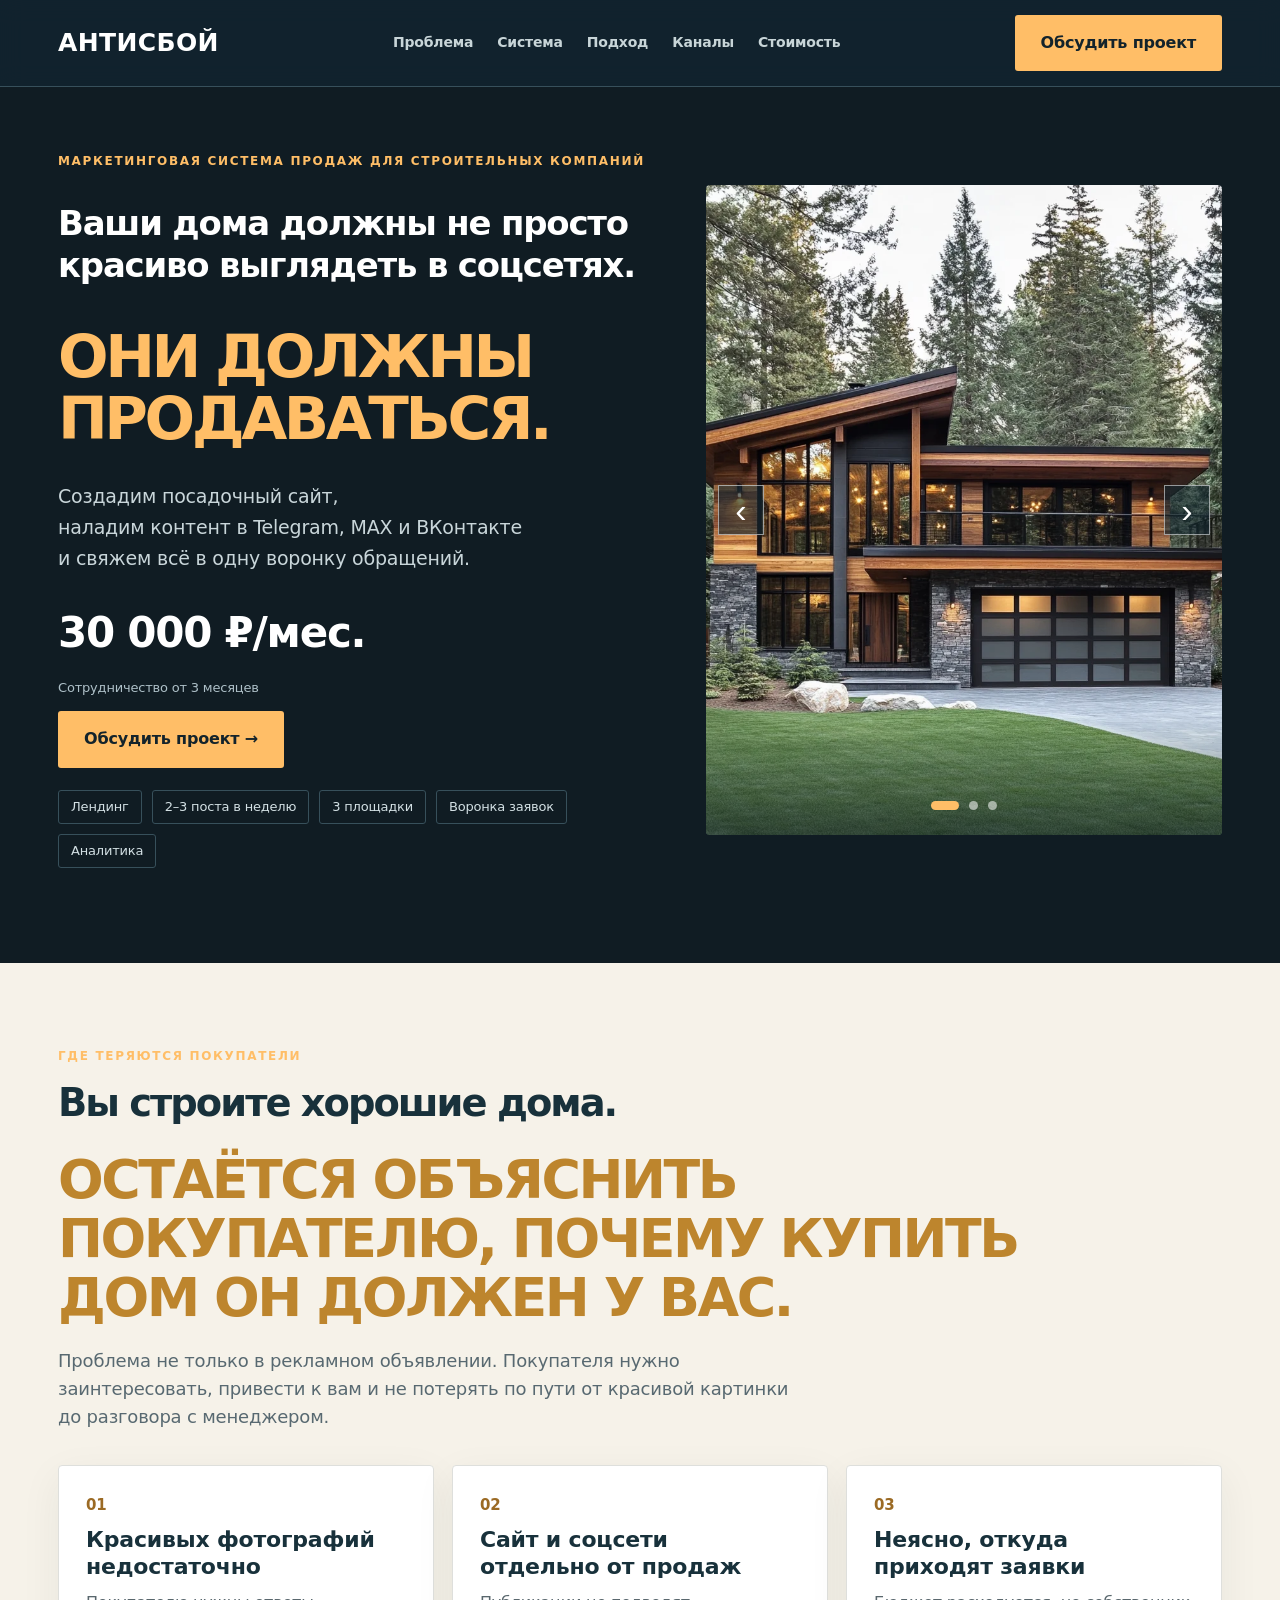
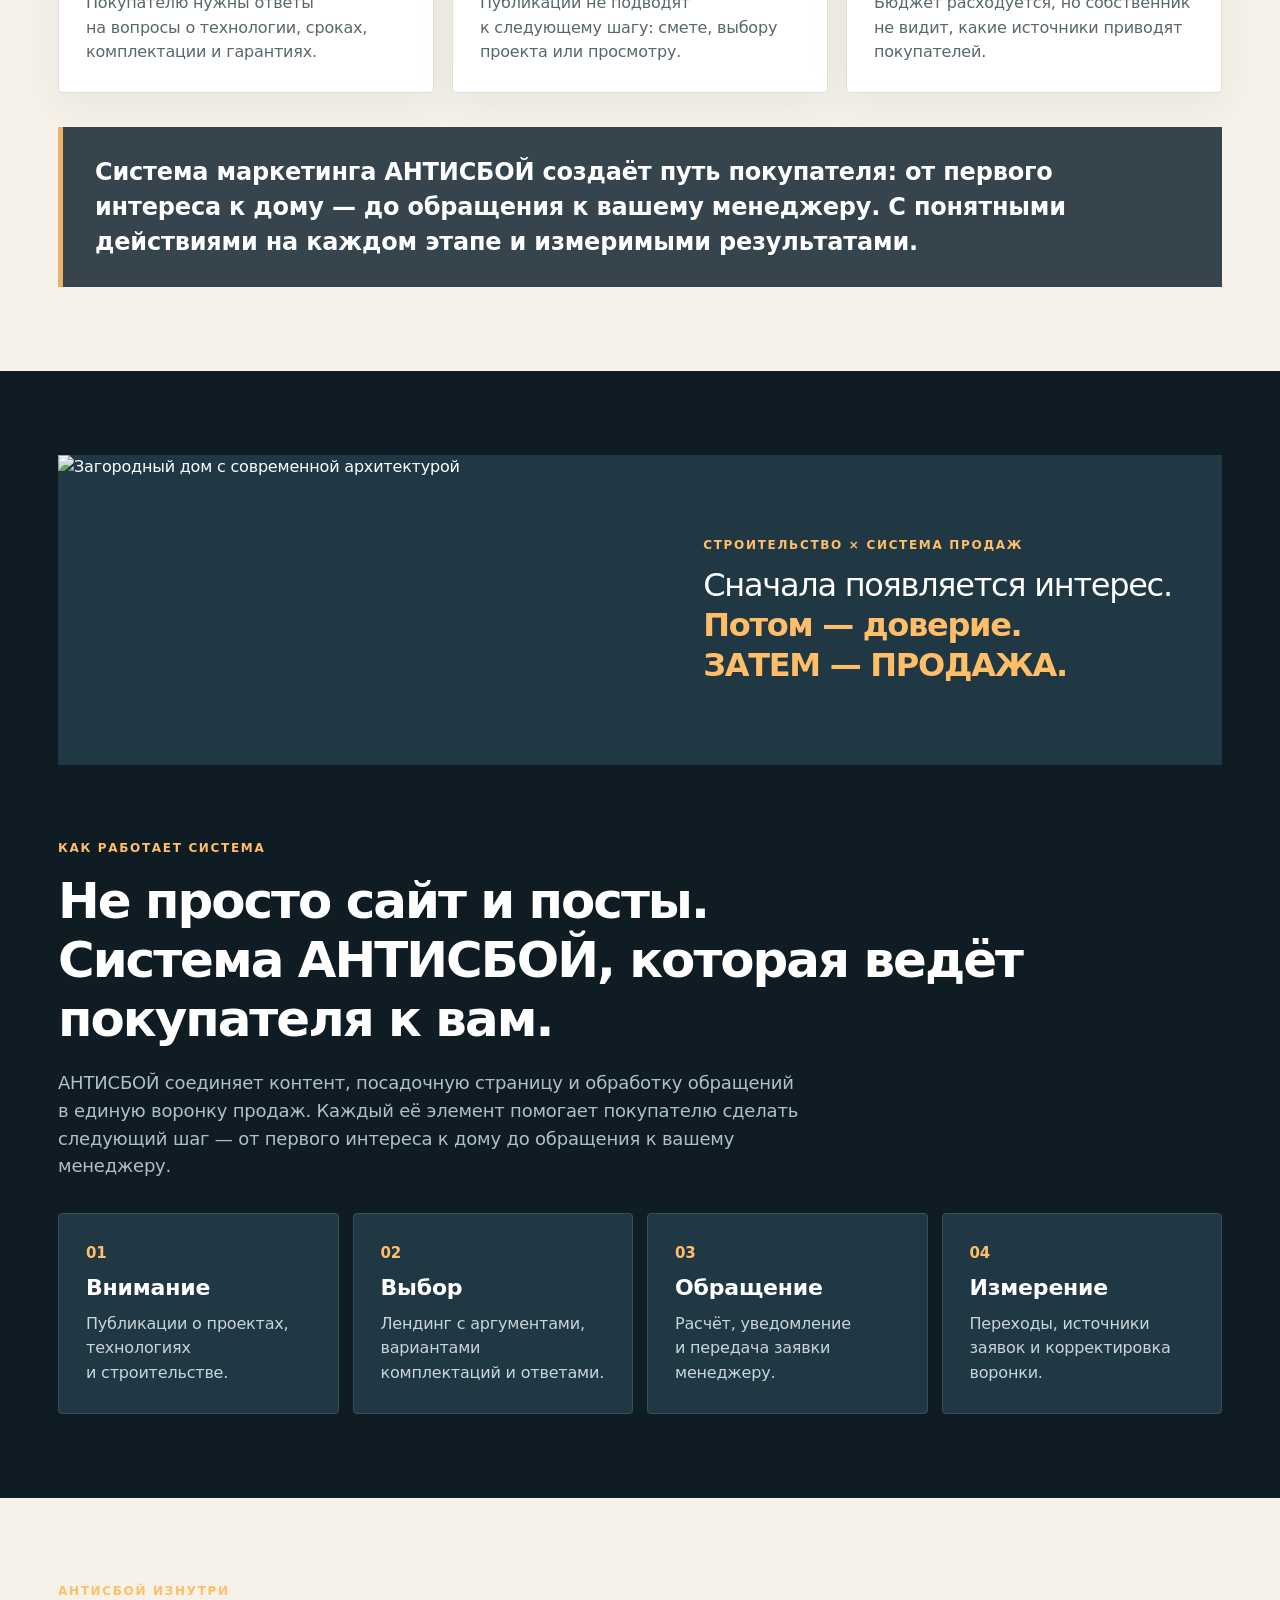
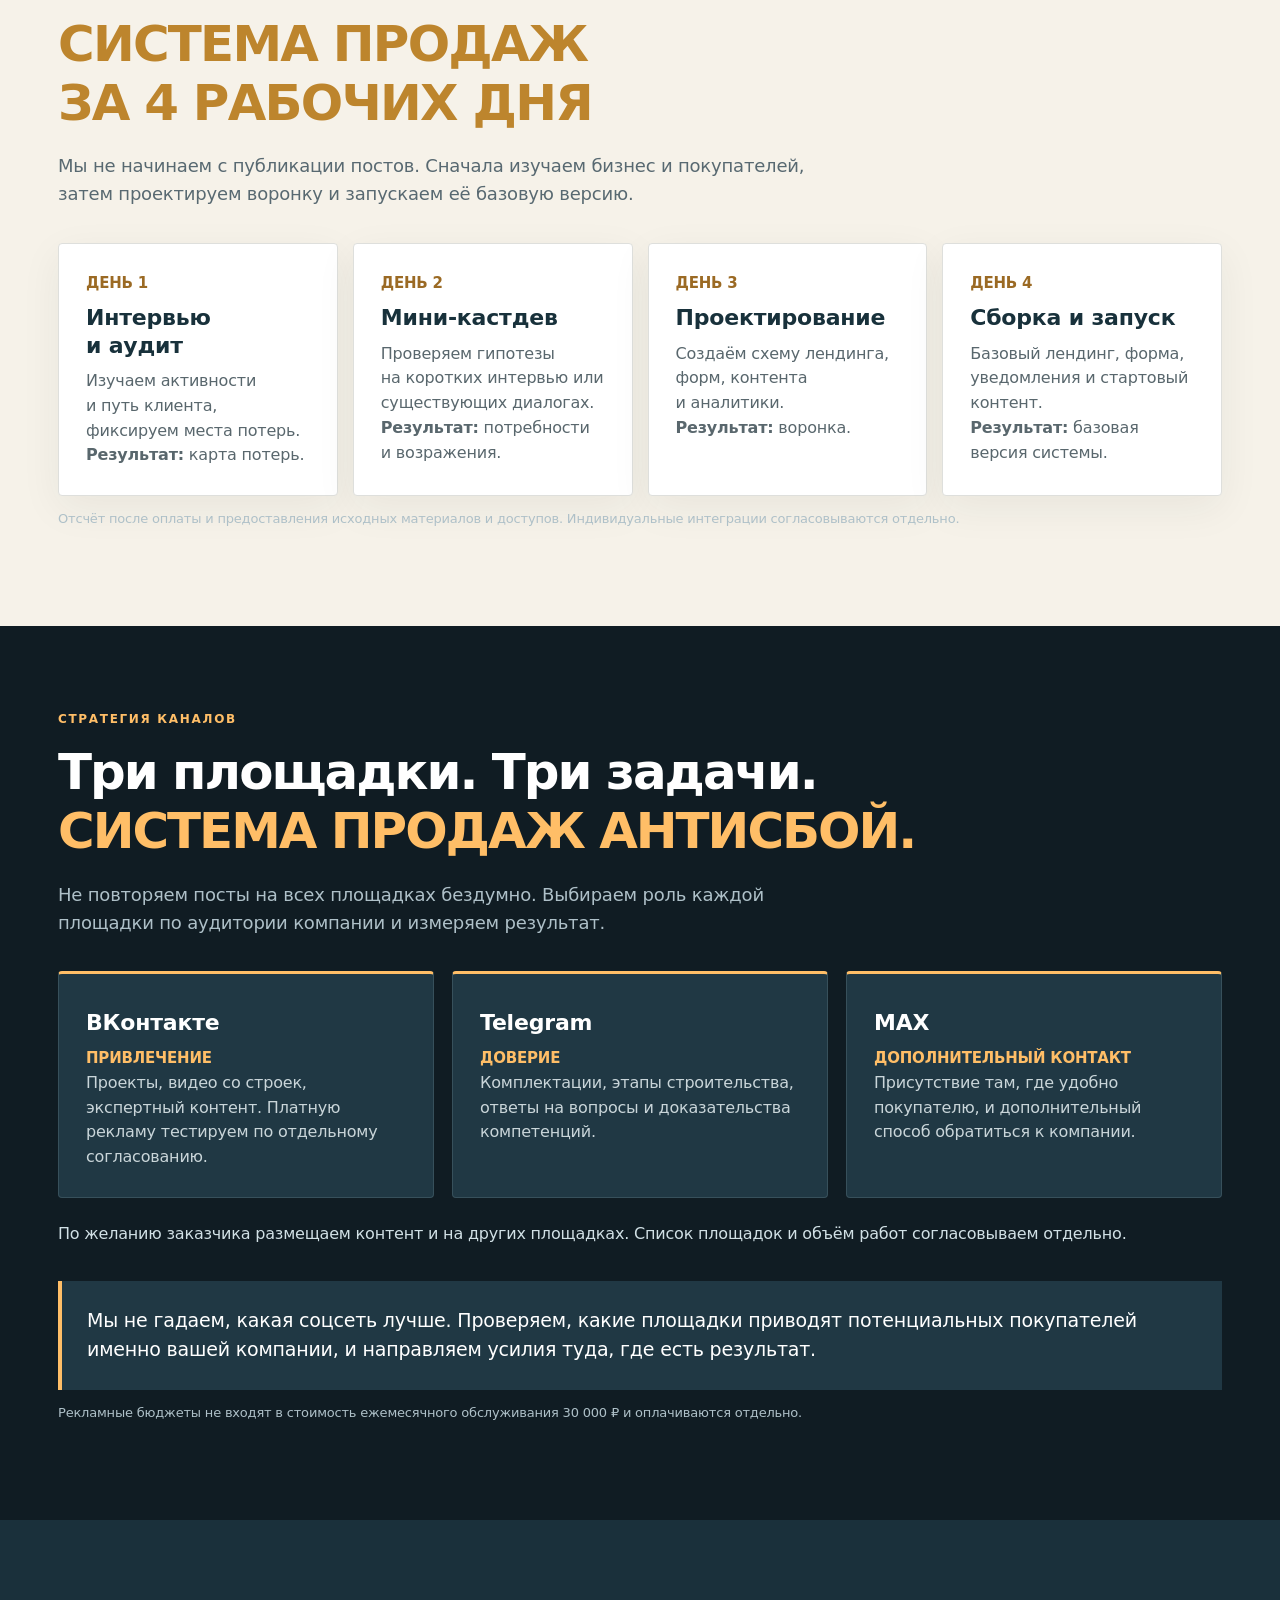
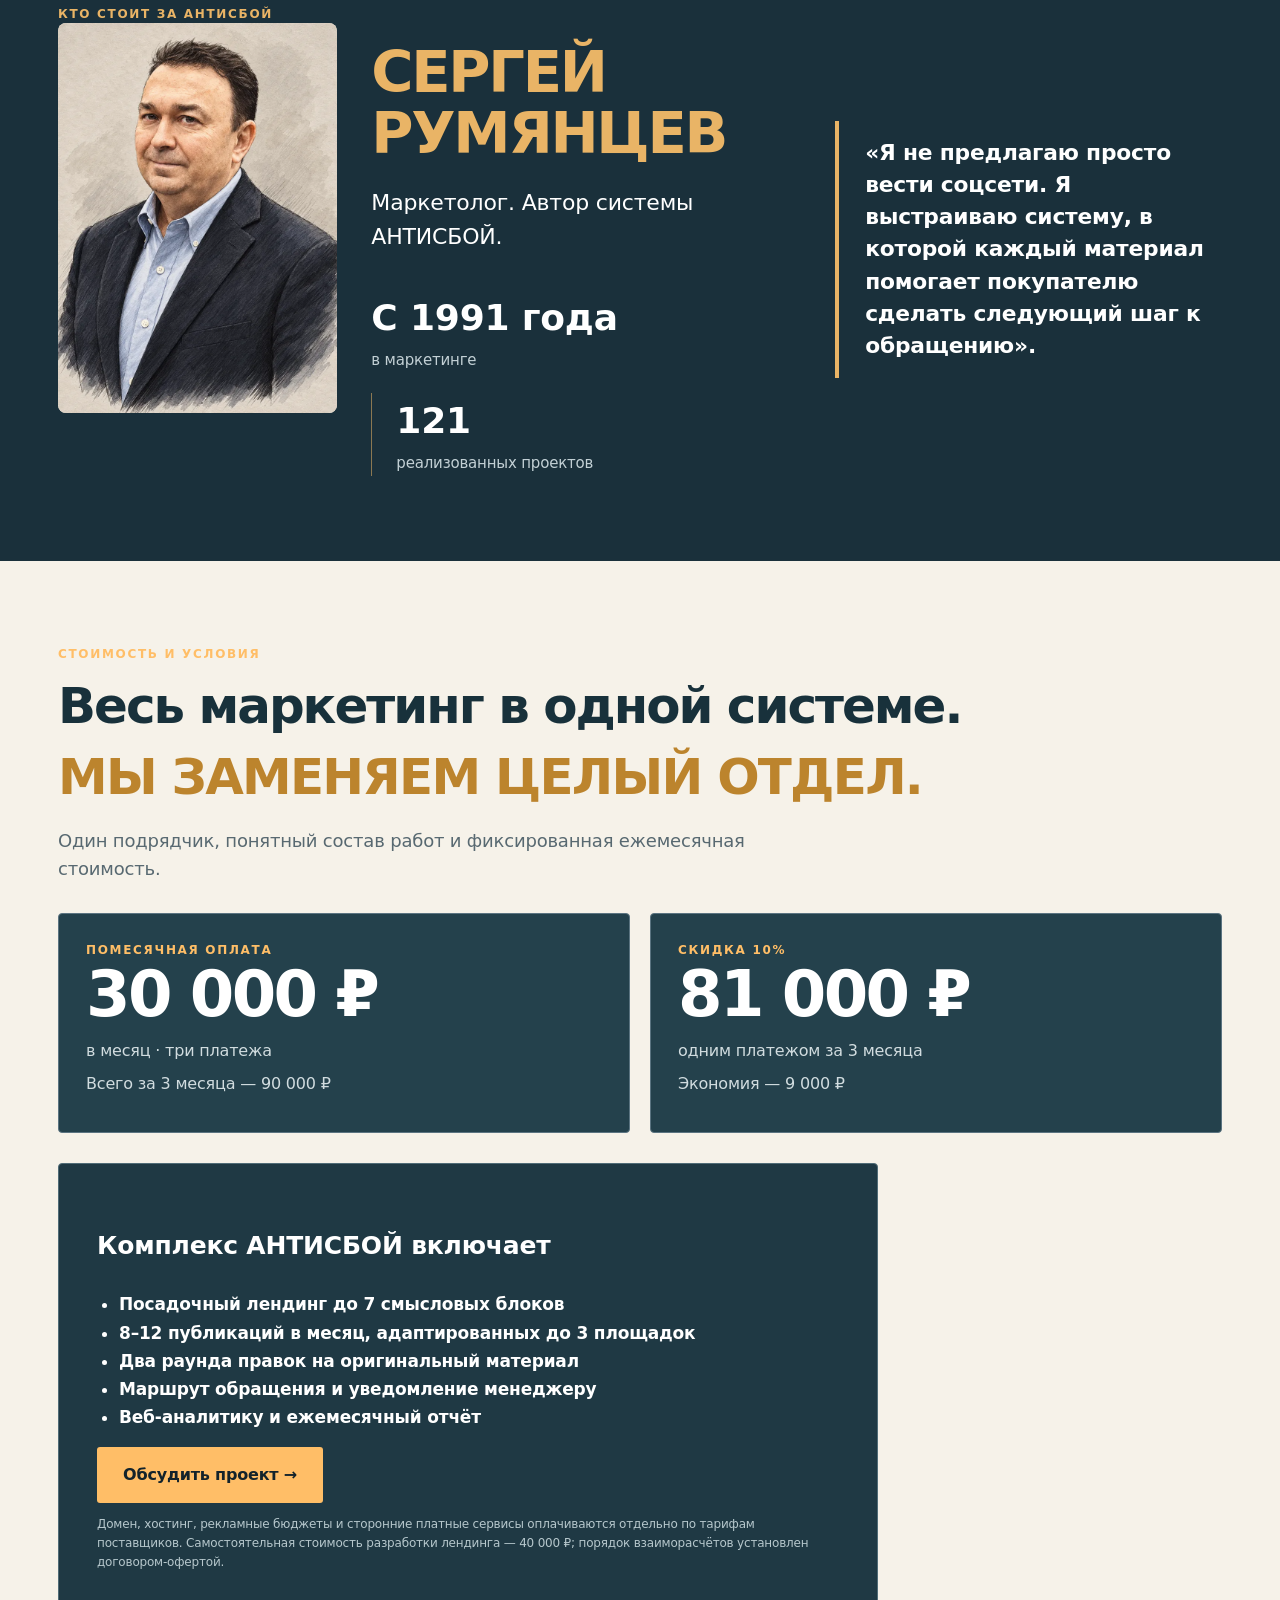
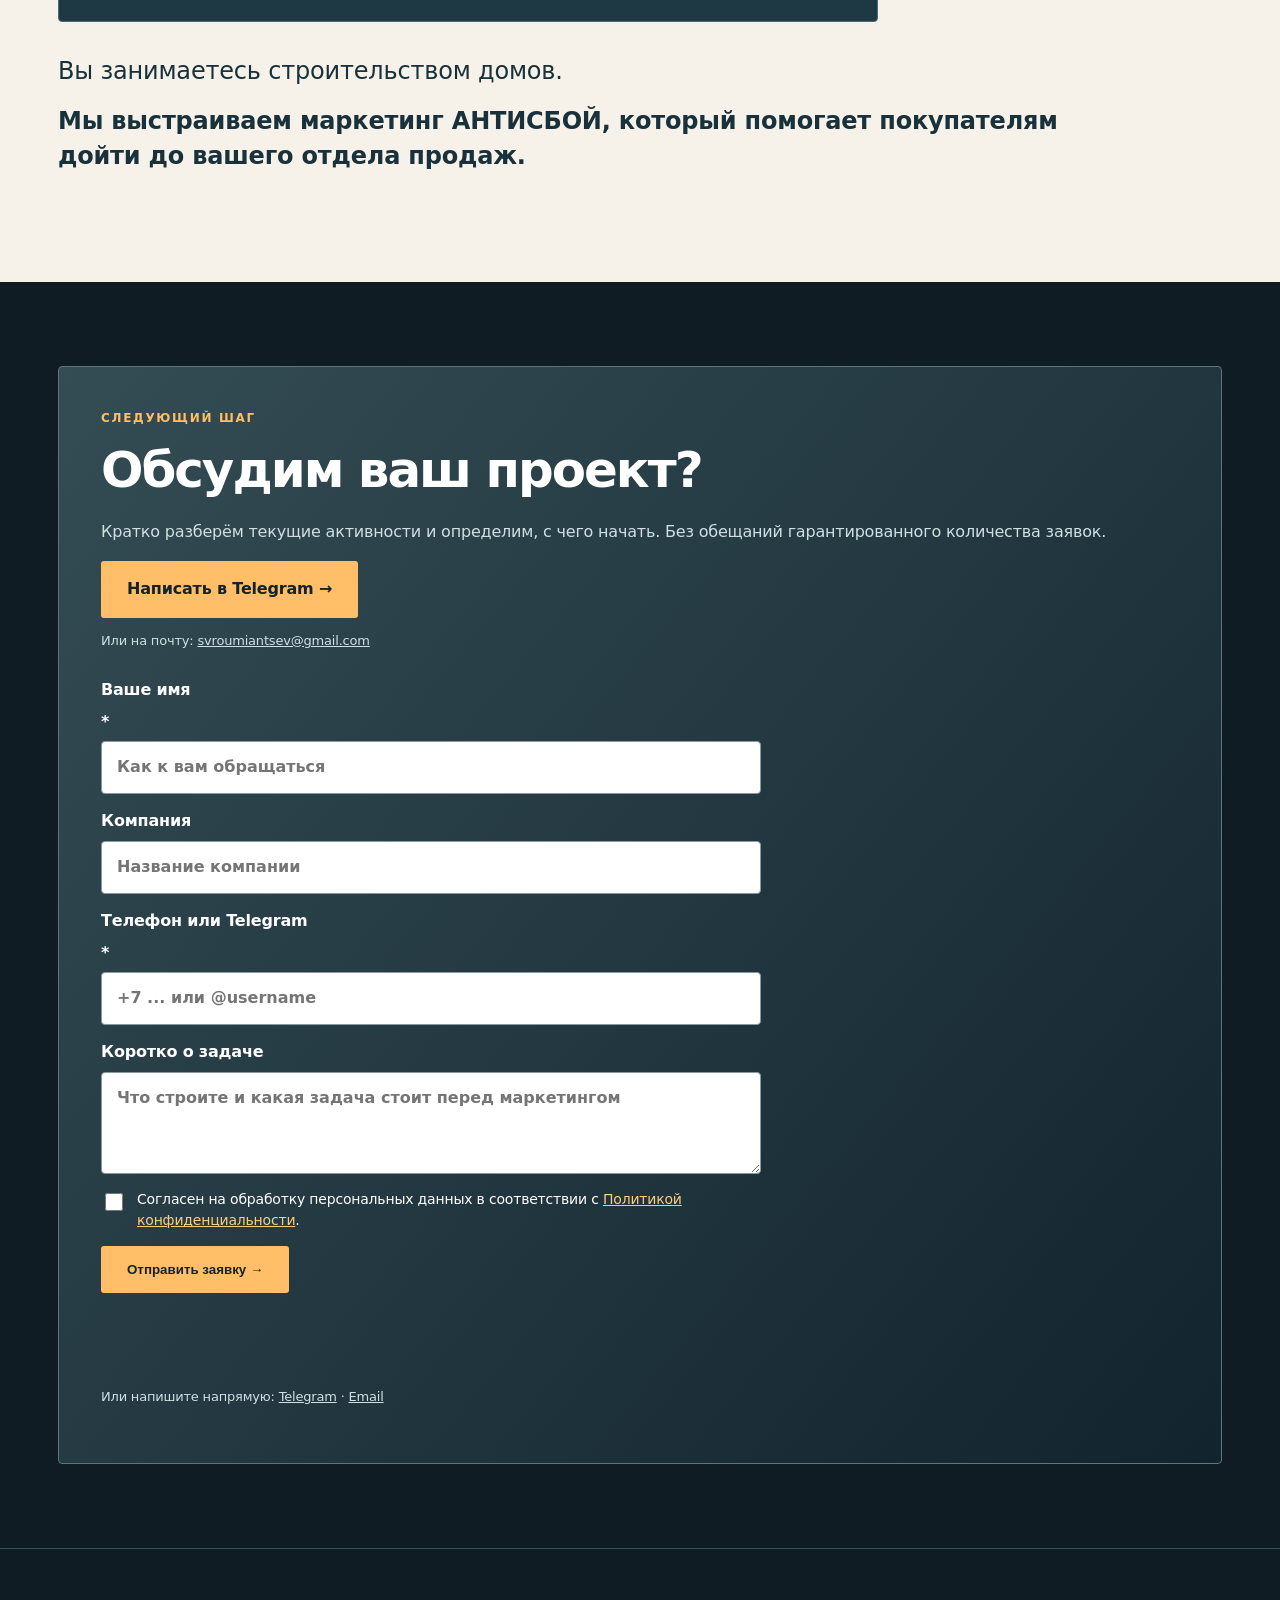
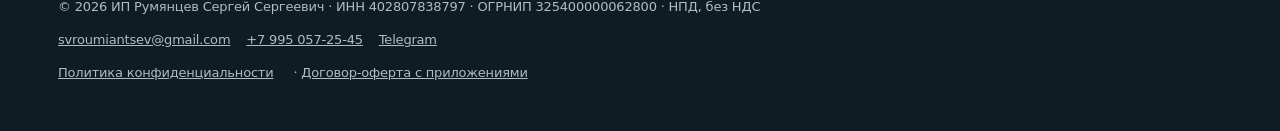
==== index.html @ 05fef4cd "Remove unconfigured analytics event from lead form" ====
<!doctype html>
<html lang="ru"><head><meta charset="utf-8"><meta name="viewport" content="width=device-width,initial-scale=1"><title>АНТИСБОЙ — маркетинговая система для строительных компаний</title><meta name="description" content="Лендинг, контент и система обращений для строительных компаний — 30 000 рублей в месяц."><style>
:root{--bg:#12242e;--bg2:#1d3540;--cream:#f4f1e9;--muted:#aec0c8;--gold:#e9b466;--line:#37505b}*{box-sizing:border-box}html{scroll-behavior:smooth}body{margin:0;background:var(--bg);color:#fff;font:16px/1.55 system-ui,-apple-system,'Segoe UI',Arial,sans-serif}a{color:inherit}header{position:sticky;top:0;z-index:5;background:#12242ef0;border-bottom:1px solid var(--line);backdrop-filter:blur(12px)}.wrap{max-width:1140px;margin:auto;padding:0 28px}.top{height:76px;display:flex;align-items:center;justify-content:space-between;gap:20px}.brand{font-weight:900;letter-spacing:.09em;font-size:20px;text-decoration:none}.nav{display:flex;gap:24px}.nav a{text-decoration:none;color:#c8d5d8;font-size:14px}.btn{background:var(--gold);color:#13232b;text-decoration:none;padding:15px 22px;border-radius:7px;display:inline-block;font-weight:800;border:0;cursor:pointer}.btn.alt{background:transparent;color:#fff;border:1px solid #8299a4}.hero{min-height:730px;display:grid;grid-template-columns:1.15fr .85fr;align-items:center;gap:55px;padding-top:84px;padding-bottom:95px}.eyebrow{color:var(--gold);text-transform:uppercase;letter-spacing:.16em;font-size:12px;font-weight:800}.hero h1{font-size:clamp(38px,5vw,69px);line-height:1.08;letter-spacing:-.045em;margin:25px 0}.gold{color:var(--gold)}.lead{color:#c9d6da;font-size:20px}.hero-art{border:1px solid #51707b;border-radius:14px;aspect-ratio:4/5;overflow:hidden;position:relative;background:linear-gradient(160deg,#334e50 0%,#1e353b 50%,#091b24 100%);box-shadow:0 30px 70px #06101890}.house{position:absolute;inset:32% 8% 12%;background:linear-gradient(180deg,#475d65 0 22%,#1b2a2e 22% 100%);clip-path:polygon(0 22%,48% 0,100% 22%,100% 100%,0 100%);border-bottom:15px solid #10252e}.house:before{content:"";position:absolute;top:40%;left:10%;width:80%;height:40%;background:repeating-linear-gradient(90deg,#d8b777 0 16%,#273d48 16% 21%);box-shadow:0 0 40px #ecc27950}.art-note{position:absolute;bottom:24px;left:25px;background:#12242ee3;padding:12px 16px;font-size:13px;border-left:3px solid var(--gold)}.price{font-size:35px;font-weight:850;letter-spacing:-.03em;margin:25px 0 0}.small{color:var(--muted);font-size:13px}.chips{display:flex;flex-wrap:wrap;gap:10px;margin-top:22px}.chips span{border:1px solid var(--line);border-radius:20px;padding:6px 12px;font-size:13px;color:#d3e0e4}section{padding:84px 0}section h2{font-size:clamp(29px,3.3vw,44px);line-height:1.18;letter-spacing:-.025em;margin:14px 0 20px}.sub{color:var(--muted);font-size:18px;max-width:780px}.light{background:var(--cream);color:#18313b}.light .sub{color:#586971}.grid3{display:grid;grid-template-columns:repeat(3,1fr);gap:18px;margin-top:34px}.grid4{display:grid;grid-template-columns:repeat(4,1fr);gap:14px;margin-top:33px}.tile{padding:27px;border:1px solid var(--line);border-radius:10px;background:#203844}.light .tile{background:#fff;border-color:#dedfdc}.tile h3{margin:8px 0 10px;font-size:21px;line-height:1.25}.tile p{margin:0;color:#c9d5d9}.light .tile p{color:#59676d}.n{color:var(--gold);font-weight:900;font-size:15px}.light .n{color:#9b6a24}.statement{margin-top:34px;padding:25px;background:#203844;border-left:4px solid var(--gold);font-size:19px}.steps{display:grid;grid-template-columns:repeat(4,1fr);gap:15px;margin-top:35px}.steps .tile{min-height:250px}.mini{font-size:13px;color:var(--muted)}.channel{border-top:3px solid var(--gold)}.plans{display:grid;grid-template-columns:1fr 1fr;gap:20px;margin:30px 0}.plan{background:#24414c;border:1px solid #5b7481;padding:27px;border-radius:10px}.plan strong{font-size:38px}.plan p{color:#d1dcdf;margin:8px 0}.offer{max-width:820px;background:#1f3944;border:1px solid #506c77;padding:38px;border-radius:15px}.offer ul{padding-left:22px;line-height:2}.offer .fine{font-size:12px;color:#b6c7cc}.faq{display:grid;grid-template-columns:1fr 1fr;gap:22px}.contact{background:linear-gradient(130deg,#344c53,#12242e);padding:42px;border-radius:14px;border:1px solid #5b7581}.contact p{color:#d0dfe2}footer{border-top:1px solid var(--line);padding:35px 0;color:#aebdc4;font-size:13px}footer a{margin-right:16px}.notice{padding:12px;background:#e9b466;color:#1b2c33;text-align:center;font-size:13px;font-weight:700}.consent{display:flex;gap:10px;align-items:flex-start;font-size:13px;color:#d0dfe2;margin-top:16px}.consent input{margin-top:4px}.form{display:grid;gap:12px;margin-top:20px}.form input,.form textarea{width:100%;background:#102733;color:white;border:1px solid #708894;border-radius:6px;padding:13px;font:inherit}.form button:disabled{opacity:.5;cursor:not-allowed}@media(max-width:800px){.nav{display:none}.hero{grid-template-columns:1fr;padding-top:46px}.hero-art{aspect-ratio:16/10}.grid3,.grid4,.steps,.plans,.faq{grid-template-columns:1fr}section{padding:58px 0}.wrap{padding:0 19px}.top{height:65px}.hero h1{font-size:39px}}

/* Editorial upgrade — original design inspired by the clarity of US home-builder agency sites */
:root{--bg:#101c23;--bg2:#1a303c;--gold:#ffbe67;--cream:#f6f2e9}
body{font-family:Inter,system-ui,-apple-system,"Segoe UI",Arial,sans-serif;letter-spacing:-.012em}
.wrap{max-width:1220px}.top{height:86px}.brand{font-size:25px;letter-spacing:.015em}.nav a{font-weight:600}
.btn{border-radius:3px;padding:16px 26px;transition:transform .2s,background .2s}.btn:hover{transform:translateY(-2px);background:#ffd193}
.hero{grid-template-columns:1.06fr .94fr;gap:35px;min-height:750px;padding-top:65px}
.hero h1{font-size:clamp(47px,5.3vw,76px);line-height:1.035;letter-spacing:-.058em;margin:30px 0}
.hero .lead{max-width:570px;line-height:1.58}
.eyebrow{letter-spacing:.14em}
.hero-photo{position:relative;margin:0;height:660px;overflow:hidden;border-radius:3px;background:#30434a}
.hero-photo:before{content:"";position:absolute;inset:0;background:linear-gradient(180deg,transparent 58%,#08151ed9);z-index:1}
.hero-photo img{width:100%;height:100%;object-fit:cover;object-position:50% 50%;display:block;filter:saturate(.78) contrast(1.07)}
.hero-photo figcaption{position:absolute;bottom:28px;left:25px;right:25px;z-index:2;display:flex;justify-content:space-between;align-items:center;gap:10px;font-size:12px;font-weight:750;letter-spacing:.09em}
.photo-label{color:#fff}.photo-number{color:#ffcc85}
.chips span{border-radius:3px}.tile{border-radius:4px}.tile h3{font-size:22px}
section h2{font-size:clamp(33px,3.9vw,52px);letter-spacing:-.04em;max-width:1010px}
.editorial-band{display:grid;grid-template-columns: 52% 48%;background:#203843;min-height:290px;margin-bottom:74px;overflow:hidden}
.editorial-band>img{width:100%;height:310px;object-fit:cover;filter:saturate(.75)}
.editorial-band>div{display:flex;flex-direction:column;justify-content:center;padding:30px 40px}
.editorial-band p{font-size:clamp(23px,2.5vw,34px);line-height:1.25;letter-spacing:-.04em;margin:10px 0 0}
.editorial-band strong{color:var(--gold)}
.light .tile{box-shadow:0 12px 40px #192b3210}.price{font-size:42px}
.plan{border-radius:4px}.offer{border-radius:4px}.contact{border-radius:4px}
@media(max-width:900px){.hero{grid-template-columns:1fr;padding-top:44px}.hero-photo{height:440px}.editorial-band{grid-template-columns:1fr}.editorial-band>img{height:250px}.editorial-band>div{padding:26px}}
@media(max-width:600px){.top{height:68px}.brand{font-size:22px}.hero h1{font-size:clamp(37px,10vw,51px)}.hero-photo{height:370px}.editorial-band{margin-bottom:45px}.hero{gap:30px}.hero .lead{font-size:18px}}

/* First-screen composition, October 2026 */
.hero{grid-template-columns:minmax(0,1.08fr) minmax(0,.92fr);gap:42px;min-height:780px;align-items:center}
.hero-copy{min-width:0}
.hero h1{margin:32px 0 32px;line-height:1.11}
.hero-premise{display:block;font-size:clamp(25px,2.65vw,37px);font-weight:650;line-height:1.24;letter-spacing:-.035em;max-width:620px}
.hero-impact{display:block;color:var(--gold);font-size:clamp(42px,4.65vw,66px);font-weight:900;line-height:1.04;letter-spacing:-.058em;margin-top:39px;max-width:670px}
.hero-offer{display:flex;flex-direction:column;gap:3px;margin:0 0 28px;line-height:1.48!important;font-size:clamp(16px,1.55vw,19px)!important;max-width:660px!important}
.hero-offer span{display:block}
.house-gallery{display:grid;grid-template-columns:1fr 1fr;grid-template-rows:minmax(320px,1.9fr) minmax(170px,1fr) auto;gap:11px;min-width:0;align-self:stretch;padding:44px 0 30px}
.house-gallery figure{margin:0;position:relative;overflow:hidden;border-radius:3px;background:#344a54;min-height:0}
.house-gallery-main{grid-column:1/-1}
.house-gallery img{display:block;width:100%;height:100%;object-fit:cover;filter:saturate(.83) contrast(1.04);transition:transform .5s}
.house-gallery figure:hover img{transform:scale(1.025)}
.house-gallery figcaption{position:absolute;bottom:0;left:0;right:0;padding:30px 15px 12px;background:linear-gradient(transparent,#07151abb);font-size:11px;color:#fff;font-weight:800;letter-spacing:.085em}
.gallery-note{grid-column:1/-1;color:#aebfc8;font-size:11px;margin:0;text-align:right}
@media(max-width:1050px){.hero{grid-template-columns:1fr;gap:10px}.house-gallery{padding:10px 0 24px;grid-template-rows:340px 180px auto}.hero-impact{font-size:clamp(45px,7vw,70px)}}
@media(max-width:600px){.hero-premise{font-size:26px}.hero-impact{font-size:clamp(40px,10vw,56px);margin-top:32px}.hero h1{margin:24px 0 29px}.hero-offer{font-size:16px!important;gap:10px}.house-gallery{grid-template-rows:230px 140px auto;gap:7px}.house-gallery figcaption{font-size:9px;padding:24px 9px 8px}}
/* Three-image hero slider */
.hero-slider{height:650px;position:relative;overflow:hidden;border-radius:4px;background:#273d47;isolation:isolate;align-self:center;min-width:0}
.hero-slides,.hero-slide{position:absolute;inset:0;margin:0}
.hero-slide{opacity:0;transition:opacity .65s ease;pointer-events:none}
.hero-slide.active{opacity:1;z-index:1;pointer-events:auto}
.hero-slide img{display:block;width:100%;height:100%;object-fit:cover}
.hero-slider:after{content:"";position:absolute;bottom:0;left:0;right:0;height:120px;background:linear-gradient(transparent,#0c1a2299);pointer-events:none;z-index:2}
.slide-arrow{position:absolute;top:50%;transform:translateY(-50%);z-index:3;border:1px solid #fff8;background:#12263099;color:#fff;font-size:34px;line-height:1;width:46px;height:50px;cursor:pointer}
.slide-arrow:hover{background:#122630e8}.slide-arrow.prev{left:12px}.slide-arrow.next{right:12px}
.slide-dots{position:absolute;left:0;right:0;bottom:25px;display:flex;justify-content:center;gap:10px;z-index:3}
.slide-dots button{width:9px;height:9px;border:0;border-radius:50%;padding:0;background:#ffffff8c;cursor:pointer}
.slide-dots button.active{width:28px;border-radius:9px;background:#ffbe67}
@media(max-width:1050px){.hero-slider{height:460px;align-self:stretch}}
@media(max-width:600px){.hero-slider{height:335px}.slide-arrow{height:42px;width:36px}}
@media(prefers-reduced-motion:reduce){.hero-slide{transition:none}}
.problem-headline{display:flex;flex-direction:column;gap:24px;max-width:1120px!important}.problem-intro{font-size:clamp(28px,3vw,41px);font-weight:650;color:#18313b;line-height:1.2}.problem-accent{font-size:clamp(34px,4.2vw,56px);font-weight:900;letter-spacing:-.045em;line-height:1.1;color:#bd852d}.problem-statement{background:#35444d!important;border-left:5px solid #e9b466!important;color:#fff!important;font-size:clamp(18px,2vw,24px)!important;font-weight:750;line-height:1.45;padding:28px 32px!important}.problem-statement strong{color:#fff}@media(max-width:600px){.problem-headline{gap:19px}.problem-statement{padding:22px!important}}
/* Prevent orphaned short prepositions and improve headline line breaks */
h1,h2,h3,.problem-statement,.hero-offer{text-wrap:balance}
.process-headline-accent{color:#bd852d;font-weight:900;letter-spacing:-.035em;display:block}.channel-accent{color:#ffbe67;font-weight:900}.other-platforms{color:#d1e0e5;margin:24px 0 0;font-size:16px}.price-title-accent{display:block;color:#bc842d;font-weight:900;margin-top:12px;letter-spacing:-.035em}.plans .plan strong{display:block;color:#fff;font-size:clamp(45px,5vw,66px);font-weight:900;line-height:1.12;letter-spacing:-.04em}.offer h3,.offer li{color:#fff}.offer h3{font-weight:850;font-size:25px}.offer li{font-size:17px;font-weight:550;line-height:1.65}.price-closing{margin-top:32px;font-size:clamp(18px,2vw,24px);line-height:1.45}.price-closing strong{display:block;margin-top:15px;font-weight:850;max-width:1050px}@media(max-width:600px){.plans .plan strong{font-size:47px}.offer li{font-size:16px}}
.author-section{background:#1a303b;color:#fff;padding:85px 0}.author-section .eyebrow{color:#e9b466}.author-layout{display:grid;grid-template-columns:1.1fr .9fr;gap:60px;align-items:center}.author-title{font-size:clamp(34px,4.5vw,58px);line-height:1.05;letter-spacing:-.04em;font-weight:900;color:#e9b466;margin:20px 0}.author-subtitle{font-size:22px;color:#fff}.author-facts{display:flex;gap:45px;flex-wrap:wrap;margin-top:35px}.author-facts div{display:flex;flex-direction:column;gap:4px}.author-facts strong{font-size:clamp(25px,3vw,36px);font-weight:850;color:#fff}.author-facts span{color:#c3d0d5;font-size:15px}.author-quote{border-left:4px solid #e9b466;padding:16px 0 16px 26px;margin:0;font-size:clamp(19px,2vw,25px);font-weight:650;line-height:1.48;color:#fff}@media(max-width:750px){.author-section{padding:60px 0}.author-layout{grid-template-columns:1fr;gap:35px}.author-facts{gap:24px}}
.author-layout{grid-template-columns:minmax(190px,.65fr) minmax(240px,1fr) minmax(220px,.9fr);gap:34px}.author-portrait{overflow:hidden;border-radius:8px;background:#eee8dd;align-self:stretch;max-height:390px}.author-portrait img{display:block;width:100%;height:100%;object-fit:cover;object-position:center 15%}.author-details{min-width:0}.author-facts{gap:20px}.author-quote{font-size:clamp(17px,1.7vw,23px)}@media(max-width:950px){.author-layout{grid-template-columns:minmax(180px,.65fr) 1fr}.author-quote{grid-column:1/-1}.author-portrait{max-height:430px}}@media(max-width:600px){.author-layout{grid-template-columns:1fr}.author-portrait{max-width:340px;max-height:425px}.author-quote{grid-column:auto}}
.author-facts>div+div{border-left:1px solid rgba(233,180,102,.55);padding-left:24px}@media(max-width:600px){.author-facts>div+div{padding-left:18px}}
.lead-form{display:grid;gap:15px;max-width:660px;margin:27px 0}.lead-form label{display:grid;gap:7px;font-weight:650;color:#fff}.lead-form input:not([type=checkbox]),.lead-form textarea{width:100%;padding:13px 15px;border:1px solid #8999a1;border-radius:4px;background:#fff;color:#20343e;font:inherit}.lead-form .lead-consent{display:flex;align-items:flex-start;gap:11px;font-size:14px;line-height:1.5;font-weight:400}.lead-consent input{margin-top:4px;width:18px;height:18px;flex-shrink:0}.lead-form .lead-consent a{color:#ffcc79}.lead-hp{position:absolute;left:-99999px;height:0;overflow:hidden}.lead-form button{justify-self:start}.lead-form button:disabled{opacity:.65;cursor:wait}#lead-status{min-height:20px;font-weight:600}
</style></head><body>

<header><div class="wrap top"><a class="brand" href="#top">АНТИСБОЙ</a><nav class="nav"><a href="#problems">Проблема</a><a href="#system">Система</a><a href="#process">Подход</a><a href="#channels">Каналы</a><a href="#price">Стоимость</a></nav><a href="#contact" class="btn">Обсудить проект</a></div></header>
<main>
<div class="wrap"><section class="hero" id="top"><div class="hero-copy"><div class="eyebrow">Маркетинговая система продаж для строительных компаний</div><h1><span class="hero-premise">Ваши дома должны не просто красиво выглядеть в соцсетях.</span><span class="hero-impact">ОНИ ДОЛЖНЫ ПРОДАВАТЬСЯ.</span></h1><p class="lead hero-offer"><span>Создадим посадочный сайт,</span><span>наладим контент в Telegram, MAX и ВКонтакте</span><span>и свяжем всё в одну воронку обращений.</span></p><p class="price">30 000 ₽/мес.</p><p class="small">Сотрудничество от 3 месяцев</p><a class="btn" href="#contact">Обсудить проект →</a><div class="chips"><span>Лендинг</span><span>2–3 поста в неделю</span><span>3 площадки</span><span>Воронка заявок</span><span>Аналитика</span></div></div><div class="hero-slider" aria-label="Фотографии загородных домов" tabindex="0"><div class="hero-slides"><figure class="hero-slide active"><img src="assets/antisboy-house-1.webp" alt="Современный загородный дом в лесу" fetchpriority="high" onerror="this.onerror=null;this.src='https://images.unsplash.com/photo-1600596542815-ffad4c1539a9?auto=format&amp;fit=crop&amp;w=1100&amp;q=80'"></figure><figure class="hero-slide"><img src="assets/antisboy-house-2.webp" alt="Современный барнхаус с панорамными окнами" loading="lazy" onerror="this.onerror=null;this.src='https://images.unsplash.com/photo-1600047509782-20d39509f26d?auto=format&amp;fit=crop&amp;w=1100&amp;q=80'"></figure><figure class="hero-slide"><img src="assets/antisboy-house-3.webp" alt="Современный двухэтажный загородный дом" loading="lazy" onerror="this.onerror=null;this.src='https://images.unsplash.com/photo-1600607687920-4e2a09cf159d?auto=format&amp;fit=crop&amp;w=1100&amp;q=80'"></figure></div><button class="slide-arrow prev" type="button" aria-label="Предыдущая фотография">‹</button><button class="slide-arrow next" type="button" aria-label="Следующая фотография">›</button><div class="slide-dots" aria-label="Выбор фотографии"><button class="active" type="button" aria-label="Фотография 1" aria-current="true"></button><button type="button" aria-label="Фотография 2"></button><button type="button" aria-label="Фотография 3"></button></div></div></section></div>
<section class="light" id="problems"><div class="wrap"><div class="eyebrow">Где теряются покупатели</div><h2 class="problem-headline"><span class="problem-intro">Вы строите хорошие дома.</span><span class="problem-accent">ОСТАЁТСЯ ОБЪЯСНИТЬ ПОКУПАТЕЛЮ, ПОЧЕМУ КУПИТЬ ДОМ ОН ДОЛЖЕН У ВАС.</span></h2><p class="sub">Проблема не только в рекламном объявлении. Покупателя нужно заинтересовать, привести к вам и не потерять по пути от красивой картинки до разговора с менеджером.</p><div class="grid3"><div class="tile"><span class="n">01</span><h3>Красивых фотографий недостаточно</h3><p>Покупателю нужны ответы на вопросы о технологии, сроках, комплектации и гарантиях.</p></div><div class="tile"><span class="n">02</span><h3>Сайт и соцсети отдельно от продаж</h3><p>Публикации не подводят к следующему шагу: смете, выбору проекта или просмотру.</p></div><div class="tile"><span class="n">03</span><h3>Неясно, откуда приходят заявки</h3><p>Бюджет расходуется, но собственник не видит, какие источники приводят покупателей.</p></div></div><div class="statement problem-statement">Система маркетинга <strong>АНТИСБОЙ</strong> создаёт путь покупателя: от первого интереса к дому — до обращения к вашему менеджеру. С понятными действиями на каждом этапе и измеримыми результатами.</div></div></section>
<section id="system"><div class="wrap"><div class="editorial-band"><img src="https://images.unsplash.com/photo-1600047509807-ba8f99d2cdde?auto=format&fit=crop&w=1400&q=82" loading="lazy" alt="Загородный дом с современной архитектурой"><div><span class="eyebrow">СТРОИТЕЛЬСТВО × СИСТЕМА ПРОДАЖ</span><p>Сначала появляется интерес.<br><strong>Потом — доверие.<br>ЗАТЕМ — ПРОДАЖА.</strong></p></div></div><div class="eyebrow">Как работает система</div><h2>Не просто сайт и посты.<br>Система АНТИСБОЙ, которая ведёт покупателя к вам.</h2><p class="sub">АНТИСБОЙ соединяет контент, посадочную страницу и обработку обращений в единую воронку продаж. Каждый её элемент помогает покупателю сделать следующий шаг — от первого интереса к дому до обращения к вашему менеджеру.</p><div class="grid4"><article class="tile"><span class="n">01</span><h3>Внимание</h3><p>Публикации о проектах, технологиях и строительстве.</p></article><article class="tile"><span class="n">02</span><h3>Выбор</h3><p>Лендинг с аргументами, вариантами комплектаций и ответами.</p></article><article class="tile"><span class="n">03</span><h3>Обращение</h3><p>Расчёт, уведомление и передача заявки менеджеру.</p></article><article class="tile"><span class="n">04</span><h3>Измерение</h3><p>Переходы, источники заявок и корректировка воронки.</p></article></div></div></section>
<section class="light" id="process"><div class="wrap"><div class="eyebrow">АНТИСБОЙ изнутри</div><h2><span class="process-headline-accent">СИСТЕМА ПРОДАЖ ЗА 4 РАБОЧИХ ДНЯ</span></h2><p class="sub">Мы не начинаем с публикации постов. Сначала изучаем бизнес и покупателей, затем проектируем воронку и запускаем её базовую версию.</p><div class="steps"><article class="tile"><span class="n">ДЕНЬ 1</span><h3>Интервью и аудит</h3><p>Изучаем активности и путь клиента, фиксируем места потерь.</p><p><b>Результат:</b> карта потерь.</p></article><article class="tile"><span class="n">ДЕНЬ 2</span><h3>Мини-кастдев</h3><p>Проверяем гипотезы на коротких интервью или существующих диалогах.</p><p><b>Результат:</b> потребности и возражения.</p></article><article class="tile"><span class="n">ДЕНЬ 3</span><h3>Проектирование</h3><p>Создаём схему лендинга, форм, контента и аналитики.</p><p><b>Результат:</b> воронка.</p></article><article class="tile"><span class="n">ДЕНЬ 4</span><h3>Сборка и запуск</h3><p>Базовый лендинг, форма, уведомления и стартовый контент.</p><p><b>Результат:</b> базовая версия системы.</p></article></div><p class="mini">Отсчёт после оплаты и предоставления исходных материалов и доступов. Индивидуальные интеграции согласовываются отдельно.</p></div></section>
<section id="channels"><div class="wrap"><div class="eyebrow">Стратегия каналов</div><h2>Три площадки. Три задачи. <span class="channel-accent">СИСТЕМА ПРОДАЖ АНТИСБОЙ.</span></h2><p class="sub">Не повторяем посты на всех площадках бездумно. Выбираем роль каждой площадки по аудитории компании и измеряем результат.</p><div class="grid3"><article class="tile channel"><h3>ВКонтакте</h3><span class="n">ПРИВЛЕЧЕНИЕ</span><p>Проекты, видео со строек, экспертный контент. Платную рекламу тестируем по отдельному согласованию.</p></article><article class="tile channel"><h3>Telegram</h3><span class="n">ДОВЕРИЕ</span><p>Комплектации, этапы строительства, ответы на вопросы и доказательства компетенций.</p></article><article class="tile channel"><h3>MAX</h3><span class="n">ДОПОЛНИТЕЛЬНЫЙ КОНТАКТ</span><p>Присутствие там, где удобно покупателю, и дополнительный способ обратиться к компании.</p></article></div><p class="other-platforms">По желанию заказчика размещаем контент и на других площадках. Список площадок и объём работ согласовываем отдельно.</p><div class="statement">Мы не гадаем, какая соцсеть лучше. Проверяем, какие площадки приводят потенциальных покупателей именно вашей компании, и направляем усилия туда, где есть результат.</div><p class="small">Рекламные бюджеты не входят в стоимость ежемесячного обслуживания 30 000 ₽ и оплачиваются отдельно.</p></div></section>
<section class="author-section" id="author"><div class="wrap"><div class="eyebrow">Кто стоит за АНТИСБОЙ</div><div class="author-layout"><div class="author-portrait"><img src="/assets/sergey-rumyantsev-portrait.webp" alt="Сергей Румянцев — автор системы АНТИСБОЙ. Иллюстрированный портрет" loading="lazy" width="840" height="1050"></div><div class="author-details"><h2 class="author-title">СЕРГЕЙ РУМЯНЦЕВ</h2><p class="author-subtitle">Маркетолог. Автор системы АНТИСБОЙ.</p><div class="author-facts"><div><strong>С 1991 года</strong><span>в маркетинге</span></div><div><strong>121</strong><span>реализованных проектов</span></div></div></div><blockquote class="author-quote">«Я не предлагаю просто вести соцсети. Я выстраиваю систему, в которой каждый материал помогает покупателю сделать следующий шаг к обращению».</blockquote></div></div></section>
<section class="light" id="price"><div class="wrap"><div class="eyebrow">Стоимость и условия</div><h2>Весь маркетинг в одной системе.<br><span class="price-title-accent">МЫ ЗАМЕНЯЕМ ЦЕЛЫЙ ОТДЕЛ.</span></h2><p class="sub">Один подрядчик, понятный состав работ и фиксированная ежемесячная стоимость.</p><div class="plans"><div class="plan"><div class="eyebrow">Помесячная оплата</div><strong>30 000 ₽</strong><p>в месяц · три платежа</p><p>Всего за 3 месяца — 90 000 ₽</p></div><div class="plan"><div class="eyebrow">Скидка 10%</div><strong>81 000 ₽</strong><p>одним платежом за 3 месяца</p><p>Экономия — 9 000 ₽</p></div></div><div class="offer"><h3>Комплекс АНТИСБОЙ включает</h3><ul><li>Посадочный лендинг до 7 смысловых блоков</li><li>8–12 публикаций в месяц, адаптированных до 3 площадок</li><li>Два раунда правок на оригинальный материал</li><li>Маршрут обращения и уведомление менеджеру</li><li>Веб-аналитику и ежемесячный отчёт</li></ul><a class="btn" href="#contact">Обсудить проект →</a><p class="fine">Домен, хостинг, рекламные бюджеты и сторонние платные сервисы оплачиваются отдельно по тарифам поставщиков. Самостоятельная стоимость разработки лендинга — 40 000 ₽; порядок взаиморасчётов установлен договором-офертой.</p></div><p class="price-closing">Вы занимаетесь строительством домов.<br><strong>Мы выстраиваем маркетинг АНТИСБОЙ, который помогает покупателям дойти до вашего отдела продаж.</strong></p></div></section>
<section id="contact"><div class="wrap"><div class="contact"><div class="eyebrow">Следующий шаг</div><h2>Обсудим ваш проект?</h2><p>Кратко разберём текущие активности и определим, с чего начать. Без обещаний гарантированного количества заявок.</p><a class="btn" href="https://t.me/Svroum" target="_blank" rel="noopener noreferrer">Написать в Telegram →</a><p class="small">Или на почту: <a href="mailto:svroumiantsev@gmail.com">svroumiantsev@gmail.com</a></p><form id="lead-form" class="lead-form"><label>Ваше имя <span aria-hidden="true">*</span><input name="name" required minlength="2" maxlength="120" autocomplete="name" placeholder="Как к вам обращаться"></label><label>Компания<input name="company" maxlength="160" autocomplete="organization" placeholder="Название компании"></label><label>Телефон или Telegram <span aria-hidden="true">*</span><input name="contact" required minlength="5" maxlength="180" placeholder="+7 ... или @username"></label><label>Коротко о задаче<textarea name="details" maxlength="2000" rows="3" placeholder="Что строите и какая задача стоит перед маркетингом"></textarea></label><label class="lead-consent"><input type="checkbox" name="consent" required> <span>Согласен на обработку персональных данных в соответствии с <a href="/privacy/" target="_blank" rel="noopener">Политикой конфиденциальности</a>.</span></label><div class="lead-hp" aria-hidden="true"><label>Сайт<input name="website" tabindex="-1" autocomplete="off"></label></div><button class="btn" type="submit">Отправить заявку →</button><p id="lead-status" role="status" aria-live="polite"></p></form><p class="small">Или напишите напрямую: <a href="https://t.me/Svroum" target="_blank" rel="noopener noreferrer">Telegram</a> · <a href="mailto:svroumiantsev@gmail.com">Email</a></p></div></div></section>
</main><footer><div class="wrap"><p>© 2026 ИП Румянцев Сергей Сергеевич · ИНН 402807838797 · ОГРНИП 325400000062800 · НПД, без НДС</p><p><a href="mailto:svroumiantsev@gmail.com">svroumiantsev@gmail.com</a><a href="tel:+79950572545">+7 995 057-25-45</a><a href="https://t.me/Svroum">Telegram</a></p><p><a href="/privacy/">Политика конфиденциальности</a> · <a href="/offer/">Договор-оферта с приложениями</a></p></div></footer><script>
(()=>{const el=document.querySelector('.hero-slider');if(!el)return;const slides=[...el.querySelectorAll('.hero-slide')];const dots=[...el.querySelectorAll('.slide-dots button')];let i=0;let timer;const show=n=>{i=(n+slides.length)%slides.length;slides.forEach((slide,k)=>slide.classList.toggle('active',k===i));dots.forEach((dot,k)=>{dot.classList.toggle('active',k===i);if(k===i)dot.setAttribute('aria-current','true');else dot.removeAttribute('aria-current')})};const stop=()=>clearInterval(timer);const play=()=>{stop();if(!window.matchMedia('(prefers-reduced-motion: reduce)').matches)timer=setInterval(()=>show(i+1),5500)};el.querySelector('.prev').addEventListener('click',()=>{show(i-1);play()});el.querySelector('.next').addEventListener('click',()=>{show(i+1);play()});dots.forEach((dot,k)=>dot.addEventListener('click',()=>{show(k);play()}));el.addEventListener('keydown',e=>{if(e.key==='ArrowLeft'||e.key==='ArrowRight'){e.preventDefault();show(i+(e.key==='ArrowLeft'?-1:1));play()}});el.addEventListener('mouseenter',stop);el.addEventListener('mouseleave',play);el.addEventListener('focusin',stop);el.addEventListener('focusout',play);document.addEventListener('visibilitychange',()=>document.hidden?stop():play());play()})();
</script><script>(()=>{const form=document.getElementById("lead-form");if(!form)return;const status=document.getElementById("lead-status");const button=form.querySelector('button[type="submit"]');form.addEventListener("submit",async(e)=>{e.preventDefault();if(!form.reportValidity())return;button.disabled=true;status.textContent="Отправляем заявку…";const v=Object.fromEntries(new FormData(form).entries());try{const ctl=new AbortController();const timeout=setTimeout(()=>ctl.abort(),12000);let r;try{r=await fetch("https://typxvvoukgburdntbcpd.supabase.co/functions/v1/submit-lead",{method:"POST",headers:{"Content-Type":"application/json"},body:JSON.stringify({...v,consent:form.elements.consent.checked}),signal:ctl.signal})}finally{clearTimeout(timeout)}const result=await r.json();if(!r.ok||!result.ok)throw new Error(result.error||"Ошибка отправки");form.reset();status.textContent="Спасибо! Заявка отправлена. Мы свяжемся с вами.";}catch(err){status.textContent=(err.message||"Ошибка связи")+". Можно написать нам в Telegram: @Svroum."}finally{button.disabled=false}})})();</script></body></html>
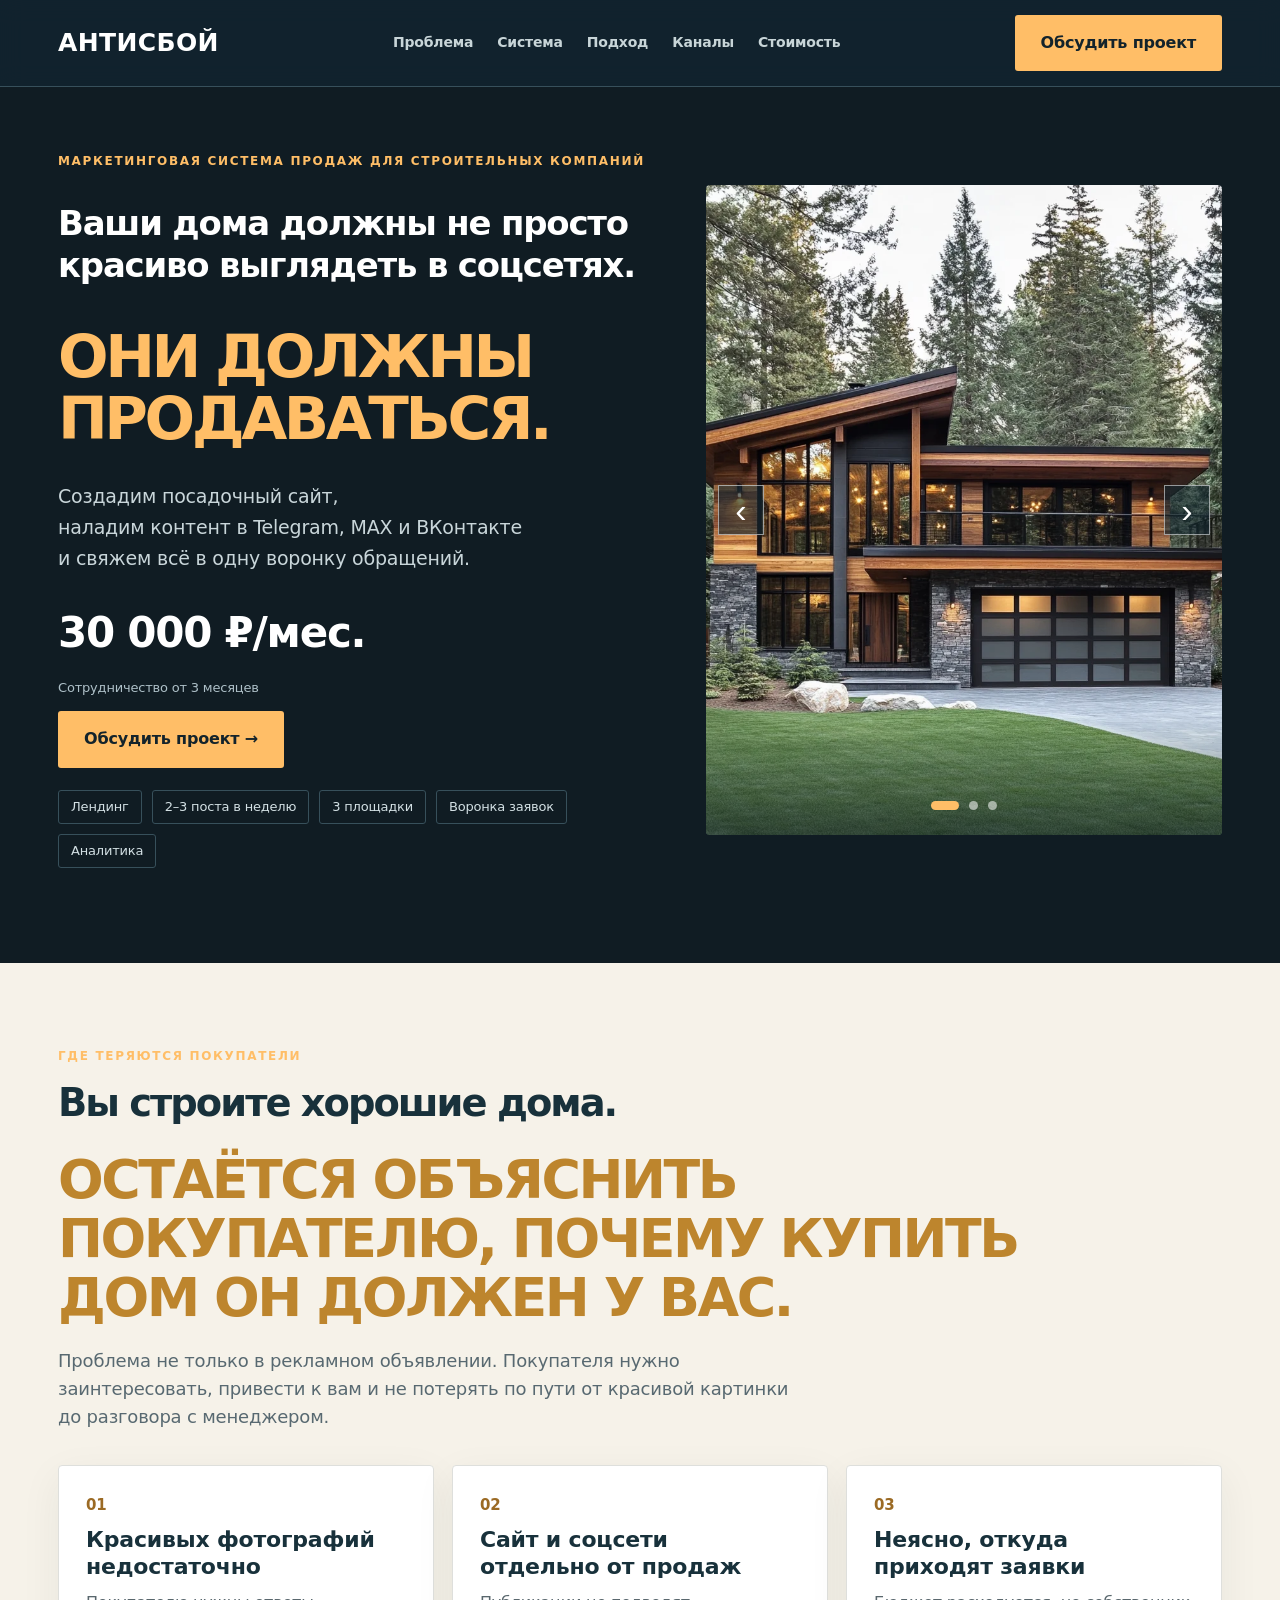
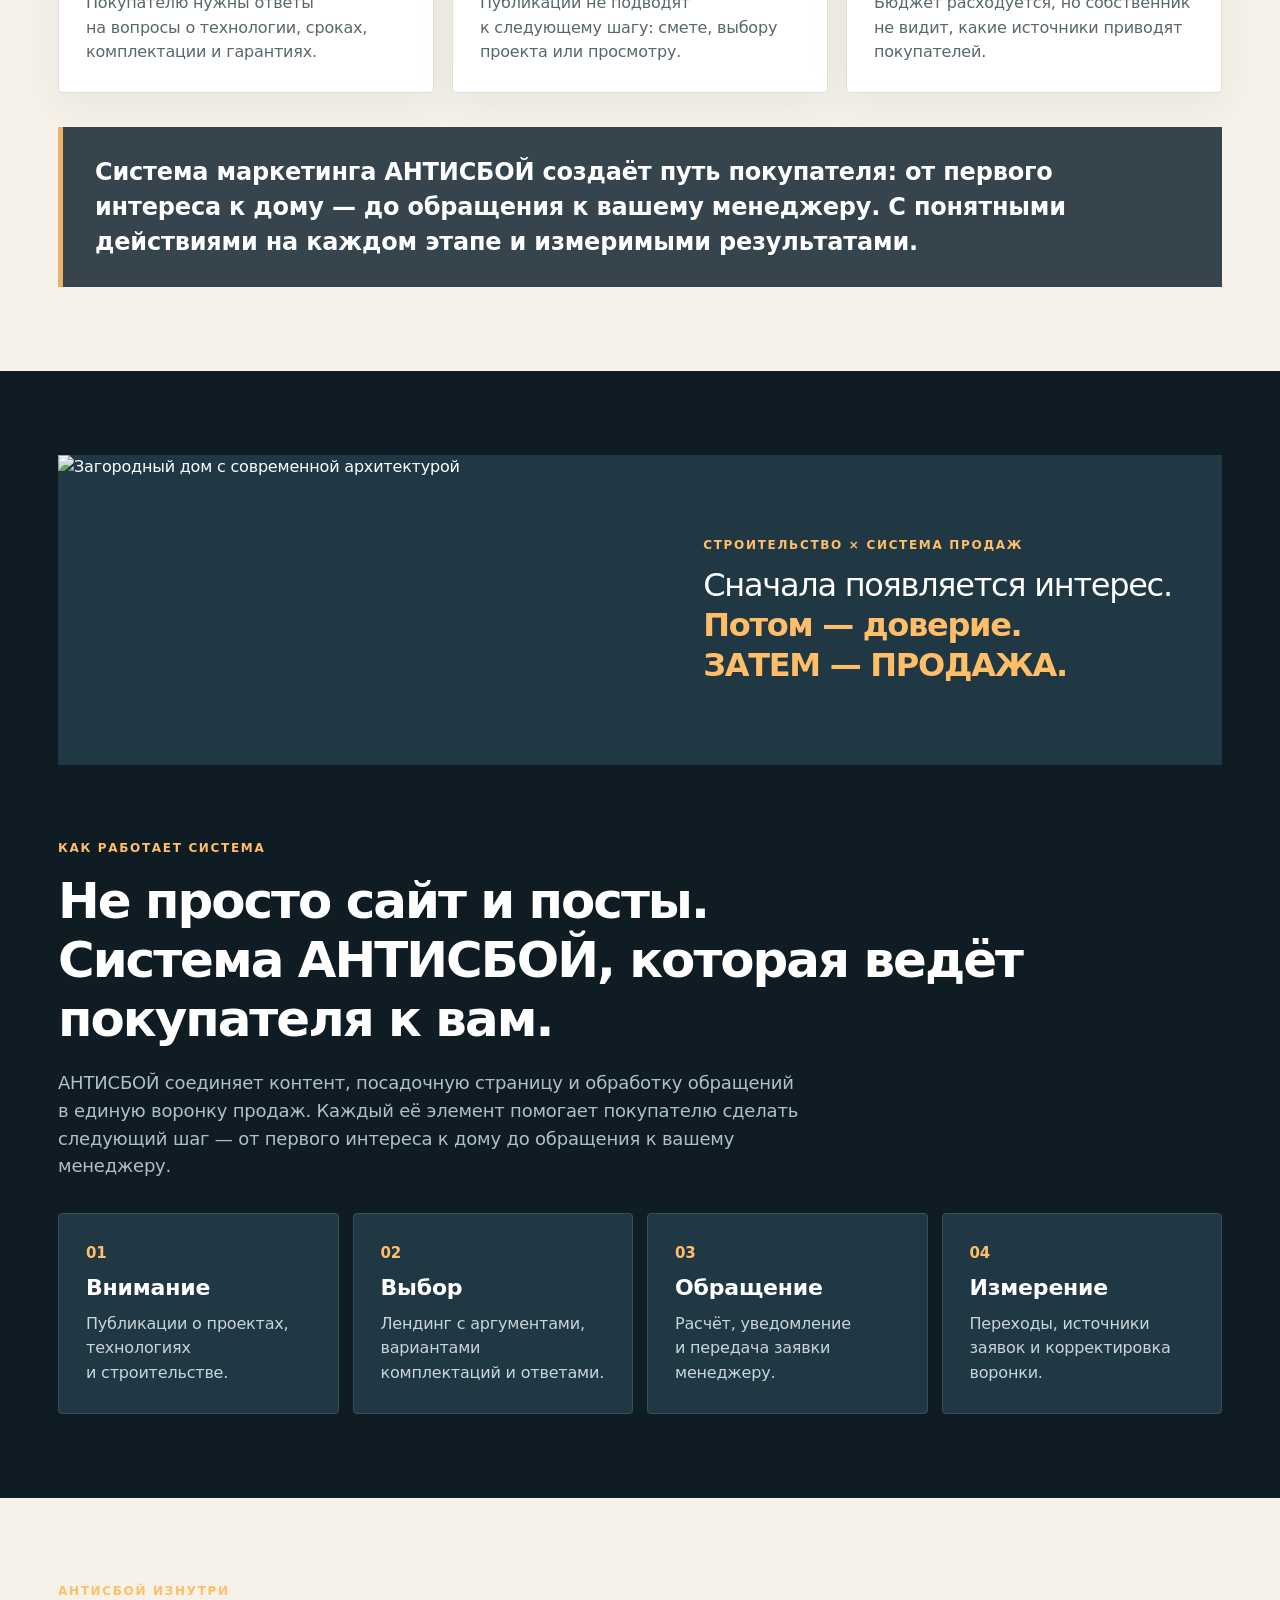
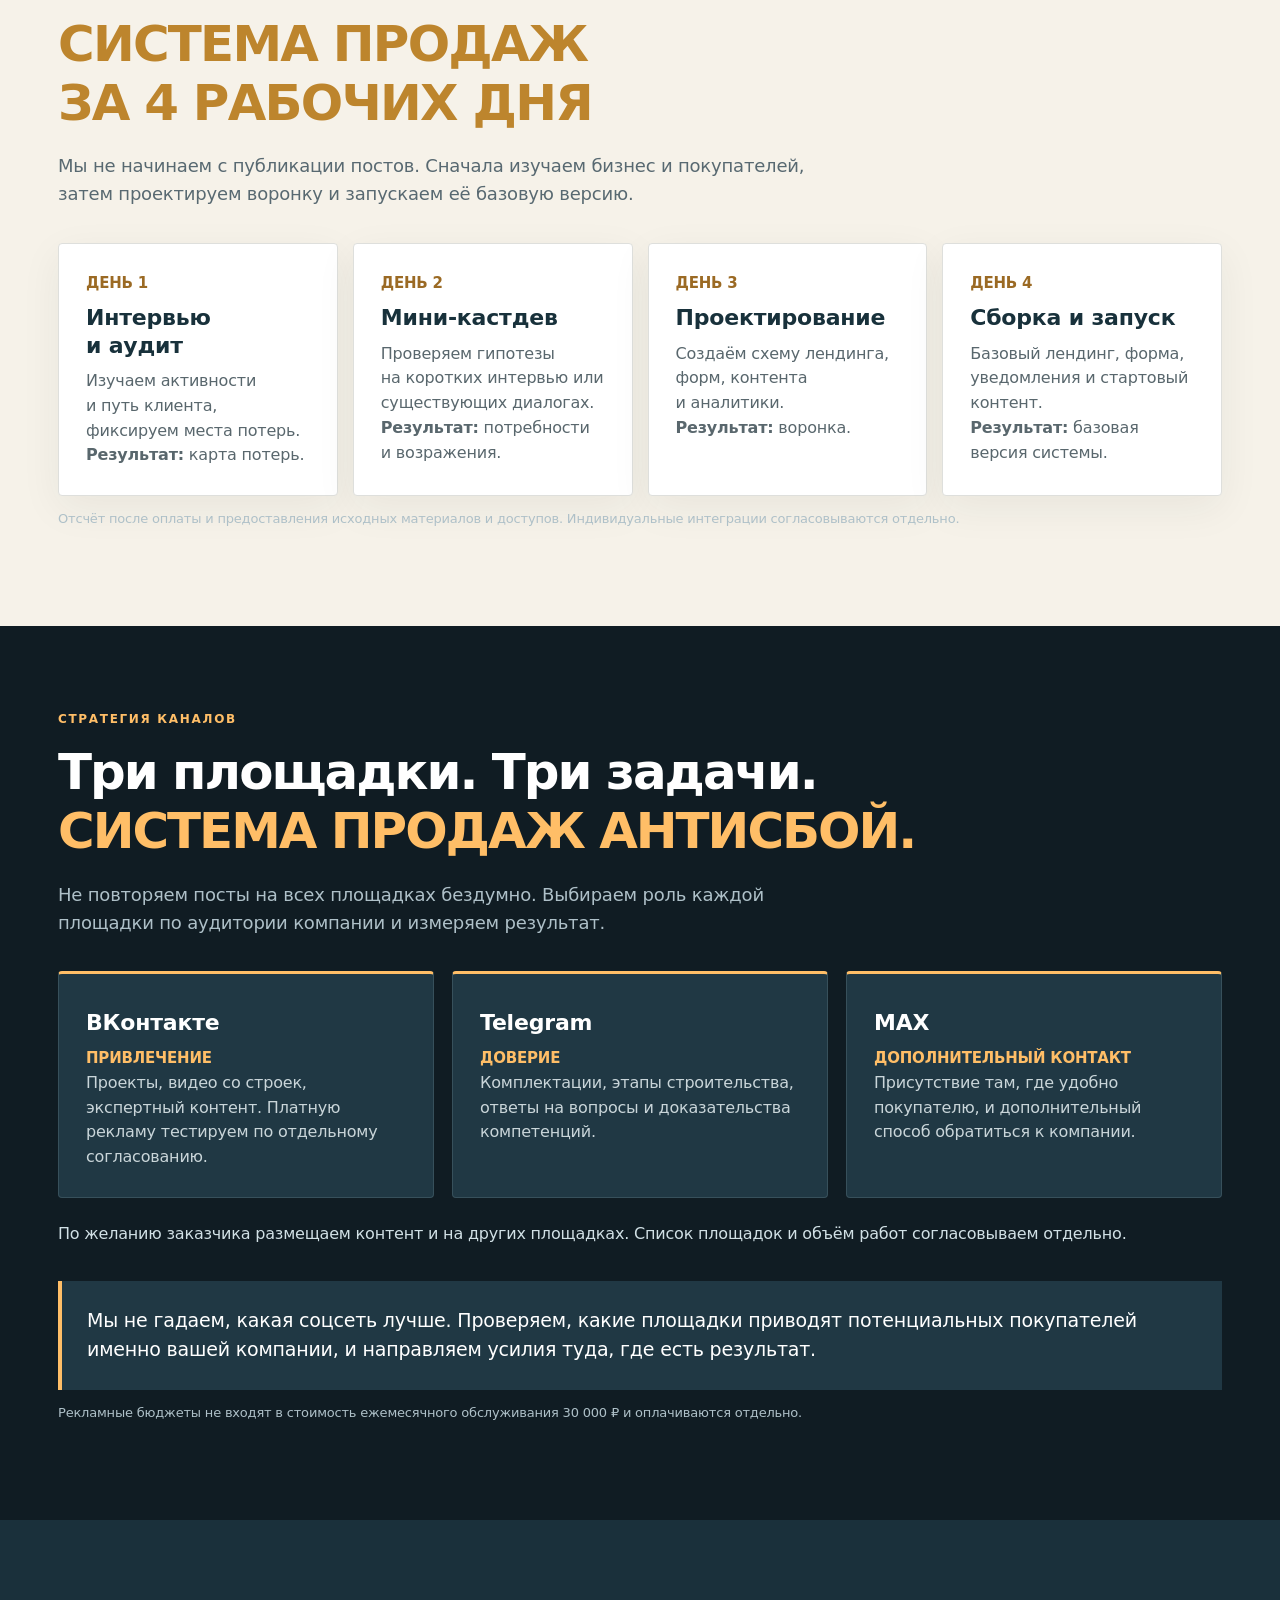
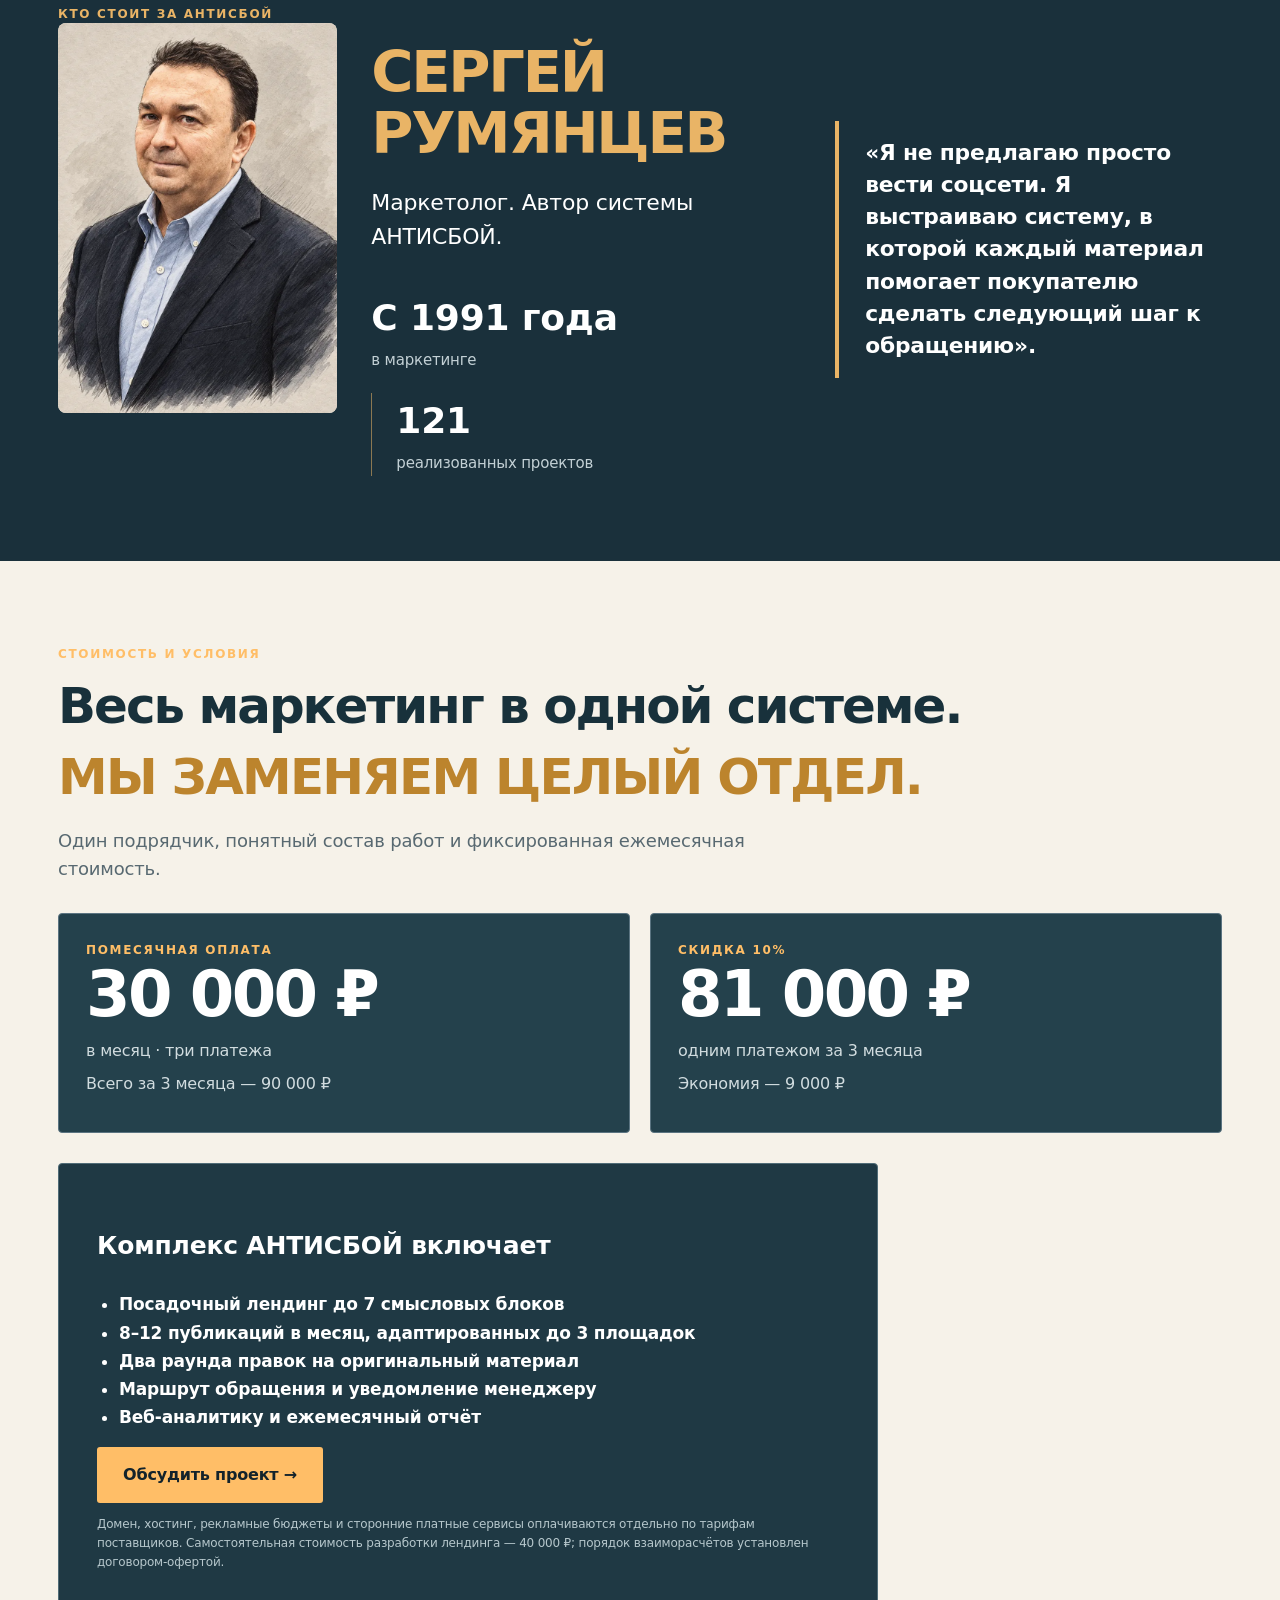
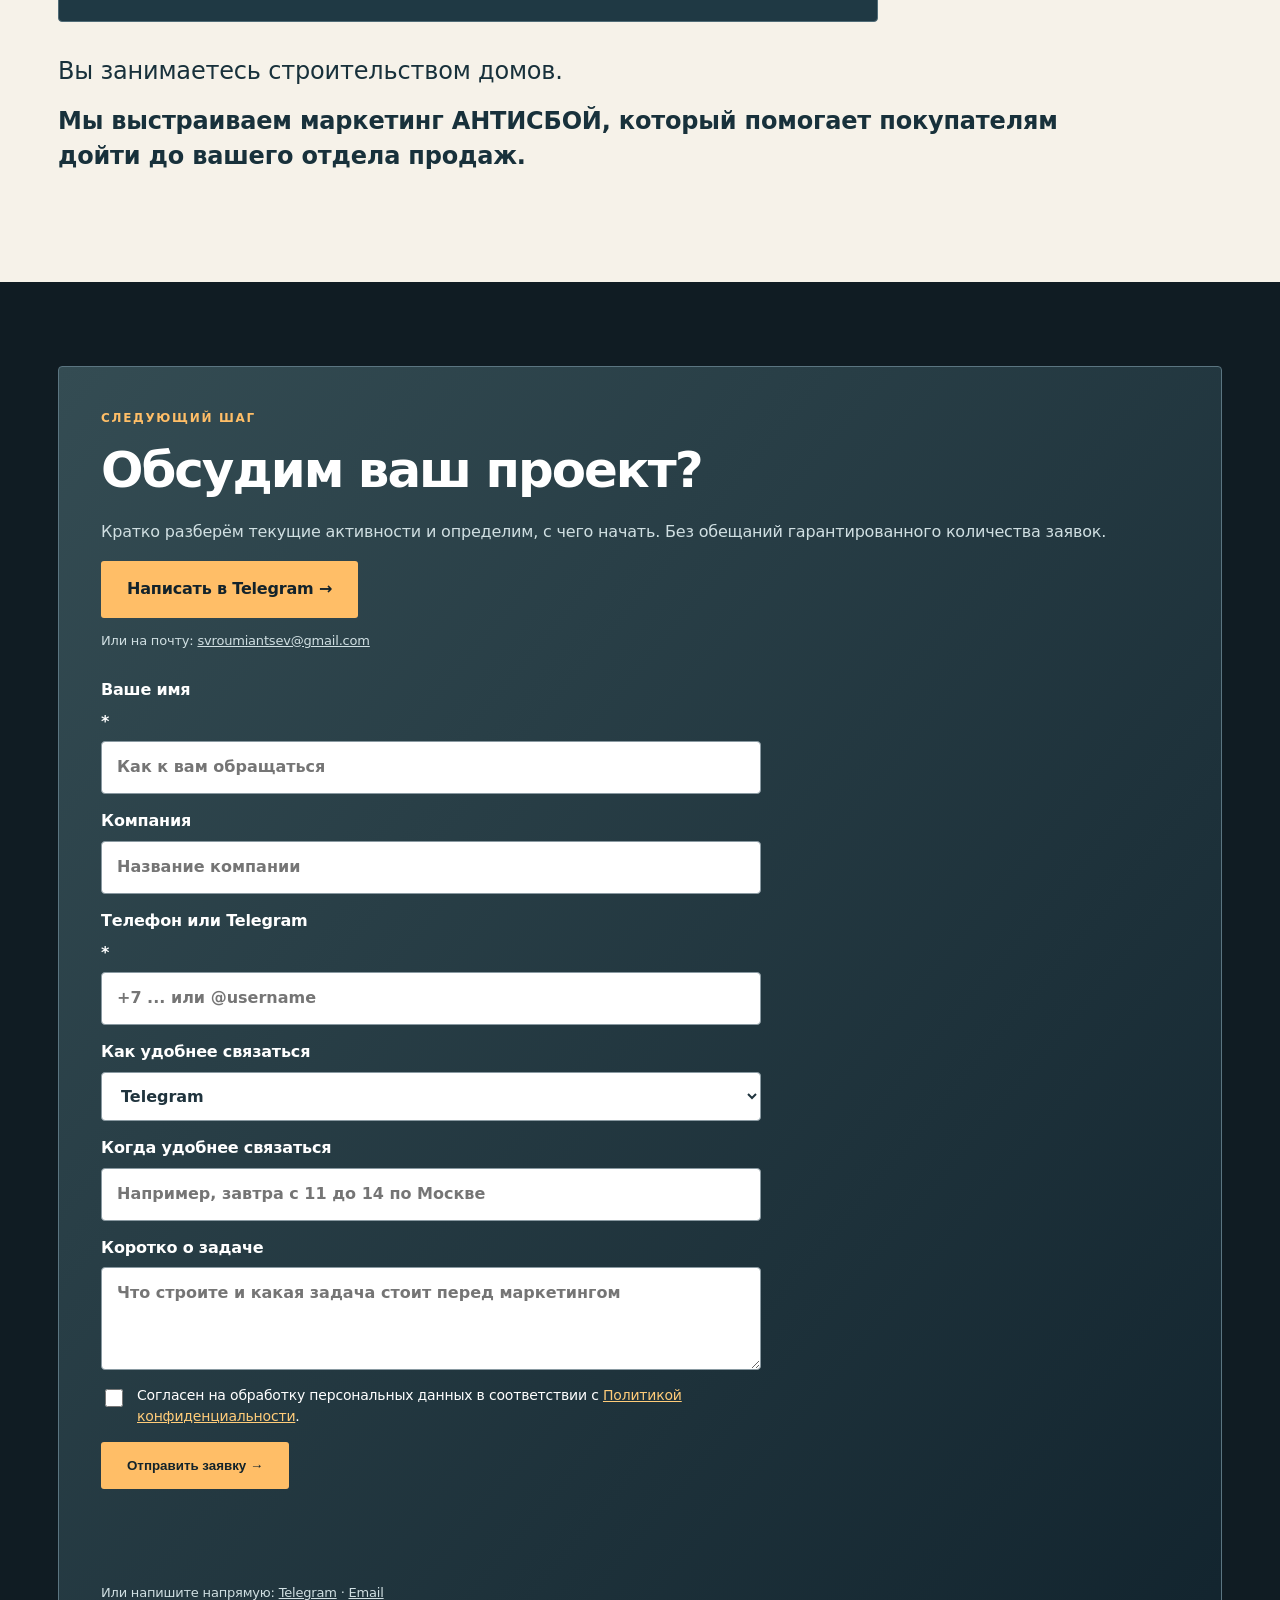
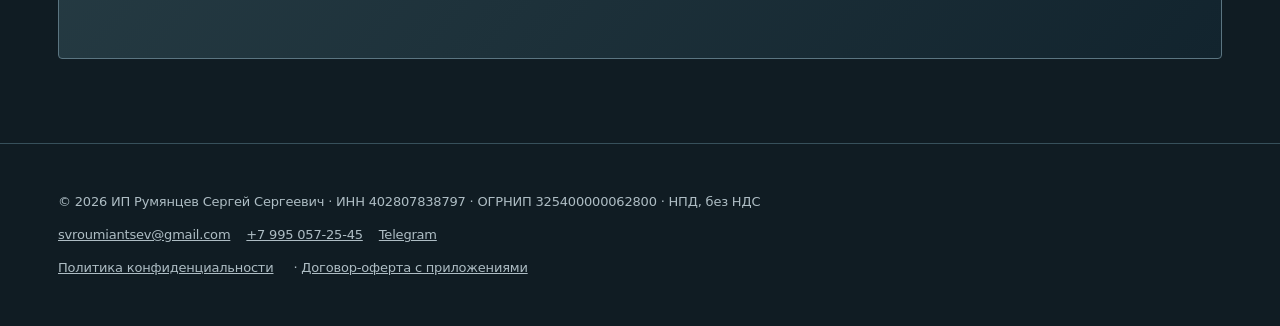
==== commit 37ac565b: "Add preferred contact channel and callback time fields" ====
--- a/index.html
+++ b/index.html
@@ -67,7 +67,7 @@
 .author-section{background:#1a303b;color:#fff;padding:85px 0}.author-section .eyebrow{color:#e9b466}.author-layout{display:grid;grid-template-columns:1.1fr .9fr;gap:60px;align-items:center}.author-title{font-size:clamp(34px,4.5vw,58px);line-height:1.05;letter-spacing:-.04em;font-weight:900;color:#e9b466;margin:20px 0}.author-subtitle{font-size:22px;color:#fff}.author-facts{display:flex;gap:45px;flex-wrap:wrap;margin-top:35px}.author-facts div{display:flex;flex-direction:column;gap:4px}.author-facts strong{font-size:clamp(25px,3vw,36px);font-weight:850;color:#fff}.author-facts span{color:#c3d0d5;font-size:15px}.author-quote{border-left:4px solid #e9b466;padding:16px 0 16px 26px;margin:0;font-size:clamp(19px,2vw,25px);font-weight:650;line-height:1.48;color:#fff}@media(max-width:750px){.author-section{padding:60px 0}.author-layout{grid-template-columns:1fr;gap:35px}.author-facts{gap:24px}}
 .author-layout{grid-template-columns:minmax(190px,.65fr) minmax(240px,1fr) minmax(220px,.9fr);gap:34px}.author-portrait{overflow:hidden;border-radius:8px;background:#eee8dd;align-self:stretch;max-height:390px}.author-portrait img{display:block;width:100%;height:100%;object-fit:cover;object-position:center 15%}.author-details{min-width:0}.author-facts{gap:20px}.author-quote{font-size:clamp(17px,1.7vw,23px)}@media(max-width:950px){.author-layout{grid-template-columns:minmax(180px,.65fr) 1fr}.author-quote{grid-column:1/-1}.author-portrait{max-height:430px}}@media(max-width:600px){.author-layout{grid-template-columns:1fr}.author-portrait{max-width:340px;max-height:425px}.author-quote{grid-column:auto}}
 .author-facts>div+div{border-left:1px solid rgba(233,180,102,.55);padding-left:24px}@media(max-width:600px){.author-facts>div+div{padding-left:18px}}
-.lead-form{display:grid;gap:15px;max-width:660px;margin:27px 0}.lead-form label{display:grid;gap:7px;font-weight:650;color:#fff}.lead-form input:not([type=checkbox]),.lead-form textarea{width:100%;padding:13px 15px;border:1px solid #8999a1;border-radius:4px;background:#fff;color:#20343e;font:inherit}.lead-form .lead-consent{display:flex;align-items:flex-start;gap:11px;font-size:14px;line-height:1.5;font-weight:400}.lead-consent input{margin-top:4px;width:18px;height:18px;flex-shrink:0}.lead-form .lead-consent a{color:#ffcc79}.lead-hp{position:absolute;left:-99999px;height:0;overflow:hidden}.lead-form button{justify-self:start}.lead-form button:disabled{opacity:.65;cursor:wait}#lead-status{min-height:20px;font-weight:600}
+.lead-form{display:grid;gap:15px;max-width:660px;margin:27px 0}.lead-form label{display:grid;gap:7px;font-weight:650;color:#fff}.lead-form input:not([type=checkbox]),.lead-form textarea,.lead-form select{width:100%;padding:13px 15px;border:1px solid #8999a1;border-radius:4px;background:#fff;color:#20343e;font:inherit}.lead-form .lead-consent{display:flex;align-items:flex-start;gap:11px;font-size:14px;line-height:1.5;font-weight:400}.lead-consent input{margin-top:4px;width:18px;height:18px;flex-shrink:0}.lead-form .lead-consent a{color:#ffcc79}.lead-hp{position:absolute;left:-99999px;height:0;overflow:hidden}.lead-form button{justify-self:start}.lead-form button:disabled{opacity:.65;cursor:wait}#lead-status{min-height:20px;font-weight:600}
 </style></head><body>
 
 <header><div class="wrap top"><a class="brand" href="#top">АНТИСБОЙ</a><nav class="nav"><a href="#problems">Проблема</a><a href="#system">Система</a><a href="#process">Подход</a><a href="#channels">Каналы</a><a href="#price">Стоимость</a></nav><a href="#contact" class="btn">Обсудить проект</a></div></header>
@@ -79,7 +79,7 @@
 <section id="channels"><div class="wrap"><div class="eyebrow">Стратегия каналов</div><h2>Три площадки. Три задачи. <span class="channel-accent">СИСТЕМА ПРОДАЖ АНТИСБОЙ.</span></h2><p class="sub">Не повторяем посты на всех площадках бездумно. Выбираем роль каждой площадки по аудитории компании и измеряем результат.</p><div class="grid3"><article class="tile channel"><h3>ВКонтакте</h3><span class="n">ПРИВЛЕЧЕНИЕ</span><p>Проекты, видео со строек, экспертный контент. Платную рекламу тестируем по отдельному согласованию.</p></article><article class="tile channel"><h3>Telegram</h3><span class="n">ДОВЕРИЕ</span><p>Комплектации, этапы строительства, ответы на вопросы и доказательства компетенций.</p></article><article class="tile channel"><h3>MAX</h3><span class="n">ДОПОЛНИТЕЛЬНЫЙ КОНТАКТ</span><p>Присутствие там, где удобно покупателю, и дополнительный способ обратиться к компании.</p></article></div><p class="other-platforms">По желанию заказчика размещаем контент и на других площадках. Список площадок и объём работ согласовываем отдельно.</p><div class="statement">Мы не гадаем, какая соцсеть лучше. Проверяем, какие площадки приводят потенциальных покупателей именно вашей компании, и направляем усилия туда, где есть результат.</div><p class="small">Рекламные бюджеты не входят в стоимость ежемесячного обслуживания 30 000 ₽ и оплачиваются отдельно.</p></div></section>
 <section class="author-section" id="author"><div class="wrap"><div class="eyebrow">Кто стоит за АНТИСБОЙ</div><div class="author-layout"><div class="author-portrait"><img src="/assets/sergey-rumyantsev-portrait.webp" alt="Сергей Румянцев — автор системы АНТИСБОЙ. Иллюстрированный портрет" loading="lazy" width="840" height="1050"></div><div class="author-details"><h2 class="author-title">СЕРГЕЙ РУМЯНЦЕВ</h2><p class="author-subtitle">Маркетолог. Автор системы АНТИСБОЙ.</p><div class="author-facts"><div><strong>С 1991 года</strong><span>в маркетинге</span></div><div><strong>121</strong><span>реализованных проектов</span></div></div></div><blockquote class="author-quote">«Я не предлагаю просто вести соцсети. Я выстраиваю систему, в которой каждый материал помогает покупателю сделать следующий шаг к обращению».</blockquote></div></div></section>
 <section class="light" id="price"><div class="wrap"><div class="eyebrow">Стоимость и условия</div><h2>Весь маркетинг в одной системе.<br><span class="price-title-accent">МЫ ЗАМЕНЯЕМ ЦЕЛЫЙ ОТДЕЛ.</span></h2><p class="sub">Один подрядчик, понятный состав работ и фиксированная ежемесячная стоимость.</p><div class="plans"><div class="plan"><div class="eyebrow">Помесячная оплата</div><strong>30 000 ₽</strong><p>в месяц · три платежа</p><p>Всего за 3 месяца — 90 000 ₽</p></div><div class="plan"><div class="eyebrow">Скидка 10%</div><strong>81 000 ₽</strong><p>одним платежом за 3 месяца</p><p>Экономия — 9 000 ₽</p></div></div><div class="offer"><h3>Комплекс АНТИСБОЙ включает</h3><ul><li>Посадочный лендинг до 7 смысловых блоков</li><li>8–12 публикаций в месяц, адаптированных до 3 площадок</li><li>Два раунда правок на оригинальный материал</li><li>Маршрут обращения и уведомление менеджеру</li><li>Веб-аналитику и ежемесячный отчёт</li></ul><a class="btn" href="#contact">Обсудить проект →</a><p class="fine">Домен, хостинг, рекламные бюджеты и сторонние платные сервисы оплачиваются отдельно по тарифам поставщиков. Самостоятельная стоимость разработки лендинга — 40 000 ₽; порядок взаиморасчётов установлен договором-офертой.</p></div><p class="price-closing">Вы занимаетесь строительством домов.<br><strong>Мы выстраиваем маркетинг АНТИСБОЙ, который помогает покупателям дойти до вашего отдела продаж.</strong></p></div></section>
-<section id="contact"><div class="wrap"><div class="contact"><div class="eyebrow">Следующий шаг</div><h2>Обсудим ваш проект?</h2><p>Кратко разберём текущие активности и определим, с чего начать. Без обещаний гарантированного количества заявок.</p><a class="btn" href="https://t.me/Svroum" target="_blank" rel="noopener noreferrer">Написать в Telegram →</a><p class="small">Или на почту: <a href="mailto:svroumiantsev@gmail.com">svroumiantsev@gmail.com</a></p><form id="lead-form" class="lead-form"><label>Ваше имя <span aria-hidden="true">*</span><input name="name" required minlength="2" maxlength="120" autocomplete="name" placeholder="Как к вам обращаться"></label><label>Компания<input name="company" maxlength="160" autocomplete="organization" placeholder="Название компании"></label><label>Телефон или Telegram <span aria-hidden="true">*</span><input name="contact" required minlength="5" maxlength="180" placeholder="+7 ... или @username"></label><label>Коротко о задаче<textarea name="details" maxlength="2000" rows="3" placeholder="Что строите и какая задача стоит перед маркетингом"></textarea></label><label class="lead-consent"><input type="checkbox" name="consent" required> <span>Согласен на обработку персональных данных в соответствии с <a href="/privacy/" target="_blank" rel="noopener">Политикой конфиденциальности</a>.</span></label><div class="lead-hp" aria-hidden="true"><label>Сайт<input name="website" tabindex="-1" autocomplete="off"></label></div><button class="btn" type="submit">Отправить заявку →</button><p id="lead-status" role="status" aria-live="polite"></p></form><p class="small">Или напишите напрямую: <a href="https://t.me/Svroum" target="_blank" rel="noopener noreferrer">Telegram</a> · <a href="mailto:svroumiantsev@gmail.com">Email</a></p></div></div></section>
+<section id="contact"><div class="wrap"><div class="contact"><div class="eyebrow">Следующий шаг</div><h2>Обсудим ваш проект?</h2><p>Кратко разберём текущие активности и определим, с чего начать. Без обещаний гарантированного количества заявок.</p><a class="btn" href="https://t.me/Svroum" target="_blank" rel="noopener noreferrer">Написать в Telegram →</a><p class="small">Или на почту: <a href="mailto:svroumiantsev@gmail.com">svroumiantsev@gmail.com</a></p><form id="lead-form" class="lead-form"><label>Ваше имя <span aria-hidden="true">*</span><input name="name" required minlength="2" maxlength="120" autocomplete="name" placeholder="Как к вам обращаться"></label><label>Компания<input name="company" maxlength="160" autocomplete="organization" placeholder="Название компании"></label><label>Телефон или Telegram <span aria-hidden="true">*</span><input name="contact" required minlength="5" maxlength="180" placeholder="+7 ... или @username"></label><label>Как удобнее связаться<select name="contact_method"><option value="Telegram">Telegram</option><option value="Телефонный звонок">Телефонный звонок</option><option value="WhatsApp">WhatsApp</option><option value="Электронная почта">Электронная почта</option></select></label><label>Когда удобнее связаться<input name="contact_time" maxlength="160" placeholder="Например, завтра с 11 до 14 по Москве"></label><label>Коротко о задаче<textarea name="details" maxlength="2000" rows="3" placeholder="Что строите и какая задача стоит перед маркетингом"></textarea></label><label class="lead-consent"><input type="checkbox" name="consent" required> <span>Согласен на обработку персональных данных в соответствии с <a href="/privacy/" target="_blank" rel="noopener">Политикой конфиденциальности</a>.</span></label><div class="lead-hp" aria-hidden="true"><label>Сайт<input name="website" tabindex="-1" autocomplete="off"></label></div><button class="btn" type="submit">Отправить заявку →</button><p id="lead-status" role="status" aria-live="polite"></p></form><p class="small">Или напишите напрямую: <a href="https://t.me/Svroum" target="_blank" rel="noopener noreferrer">Telegram</a> · <a href="mailto:svroumiantsev@gmail.com">Email</a></p></div></div></section>
 </main><footer><div class="wrap"><p>© 2026 ИП Румянцев Сергей Сергеевич · ИНН 402807838797 · ОГРНИП 325400000062800 · НПД, без НДС</p><p><a href="mailto:svroumiantsev@gmail.com">svroumiantsev@gmail.com</a><a href="tel:+79950572545">+7 995 057-25-45</a><a href="https://t.me/Svroum">Telegram</a></p><p><a href="/privacy/">Политика конфиденциальности</a> · <a href="/offer/">Договор-оферта с приложениями</a></p></div></footer><script>
 (()=>{const el=document.querySelector('.hero-slider');if(!el)return;const slides=[...el.querySelectorAll('.hero-slide')];const dots=[...el.querySelectorAll('.slide-dots button')];let i=0;let timer;const show=n=>{i=(n+slides.length)%slides.length;slides.forEach((slide,k)=>slide.classList.toggle('active',k===i));dots.forEach((dot,k)=>{dot.classList.toggle('active',k===i);if(k===i)dot.setAttribute('aria-current','true');else dot.removeAttribute('aria-current')})};const stop=()=>clearInterval(timer);const play=()=>{stop();if(!window.matchMedia('(prefers-reduced-motion: reduce)').matches)timer=setInterval(()=>show(i+1),5500)};el.querySelector('.prev').addEventListener('click',()=>{show(i-1);play()});el.querySelector('.next').addEventListener('click',()=>{show(i+1);play()});dots.forEach((dot,k)=>dot.addEventListener('click',()=>{show(k);play()}));el.addEventListener('keydown',e=>{if(e.key==='ArrowLeft'||e.key==='ArrowRight'){e.preventDefault();show(i+(e.key==='ArrowLeft'?-1:1));play()}});el.addEventListener('mouseenter',stop);el.addEventListener('mouseleave',play);el.addEventListener('focusin',stop);el.addEventListener('focusout',play);document.addEventListener('visibilitychange',()=>document.hidden?stop():play());play()})();
 </script><script>(()=>{const form=document.getElementById("lead-form");if(!form)return;const status=document.getElementById("lead-status");const button=form.querySelector('button[type="submit"]');form.addEventListener("submit",async(e)=>{e.preventDefault();if(!form.reportValidity())return;button.disabled=true;status.textContent="Отправляем заявку…";const v=Object.fromEntries(new FormData(form).entries());try{const ctl=new AbortController();const timeout=setTimeout(()=>ctl.abort(),12000);let r;try{r=await fetch("https://typxvvoukgburdntbcpd.supabase.co/functions/v1/submit-lead",{method:"POST",headers:{"Content-Type":"application/json"},body:JSON.stringify({...v,consent:form.elements.consent.checked}),signal:ctl.signal})}finally{clearTimeout(timeout)}const result=await r.json();if(!r.ok||!result.ok)throw new Error(result.error||"Ошибка отправки");form.reset();status.textContent="Спасибо! Заявка отправлена. Мы свяжемся с вами.";}catch(err){status.textContent=(err.message||"Ошибка связи")+". Можно написать нам в Telegram: @Svroum."}finally{button.disabled=false}})})();</script></body></html>
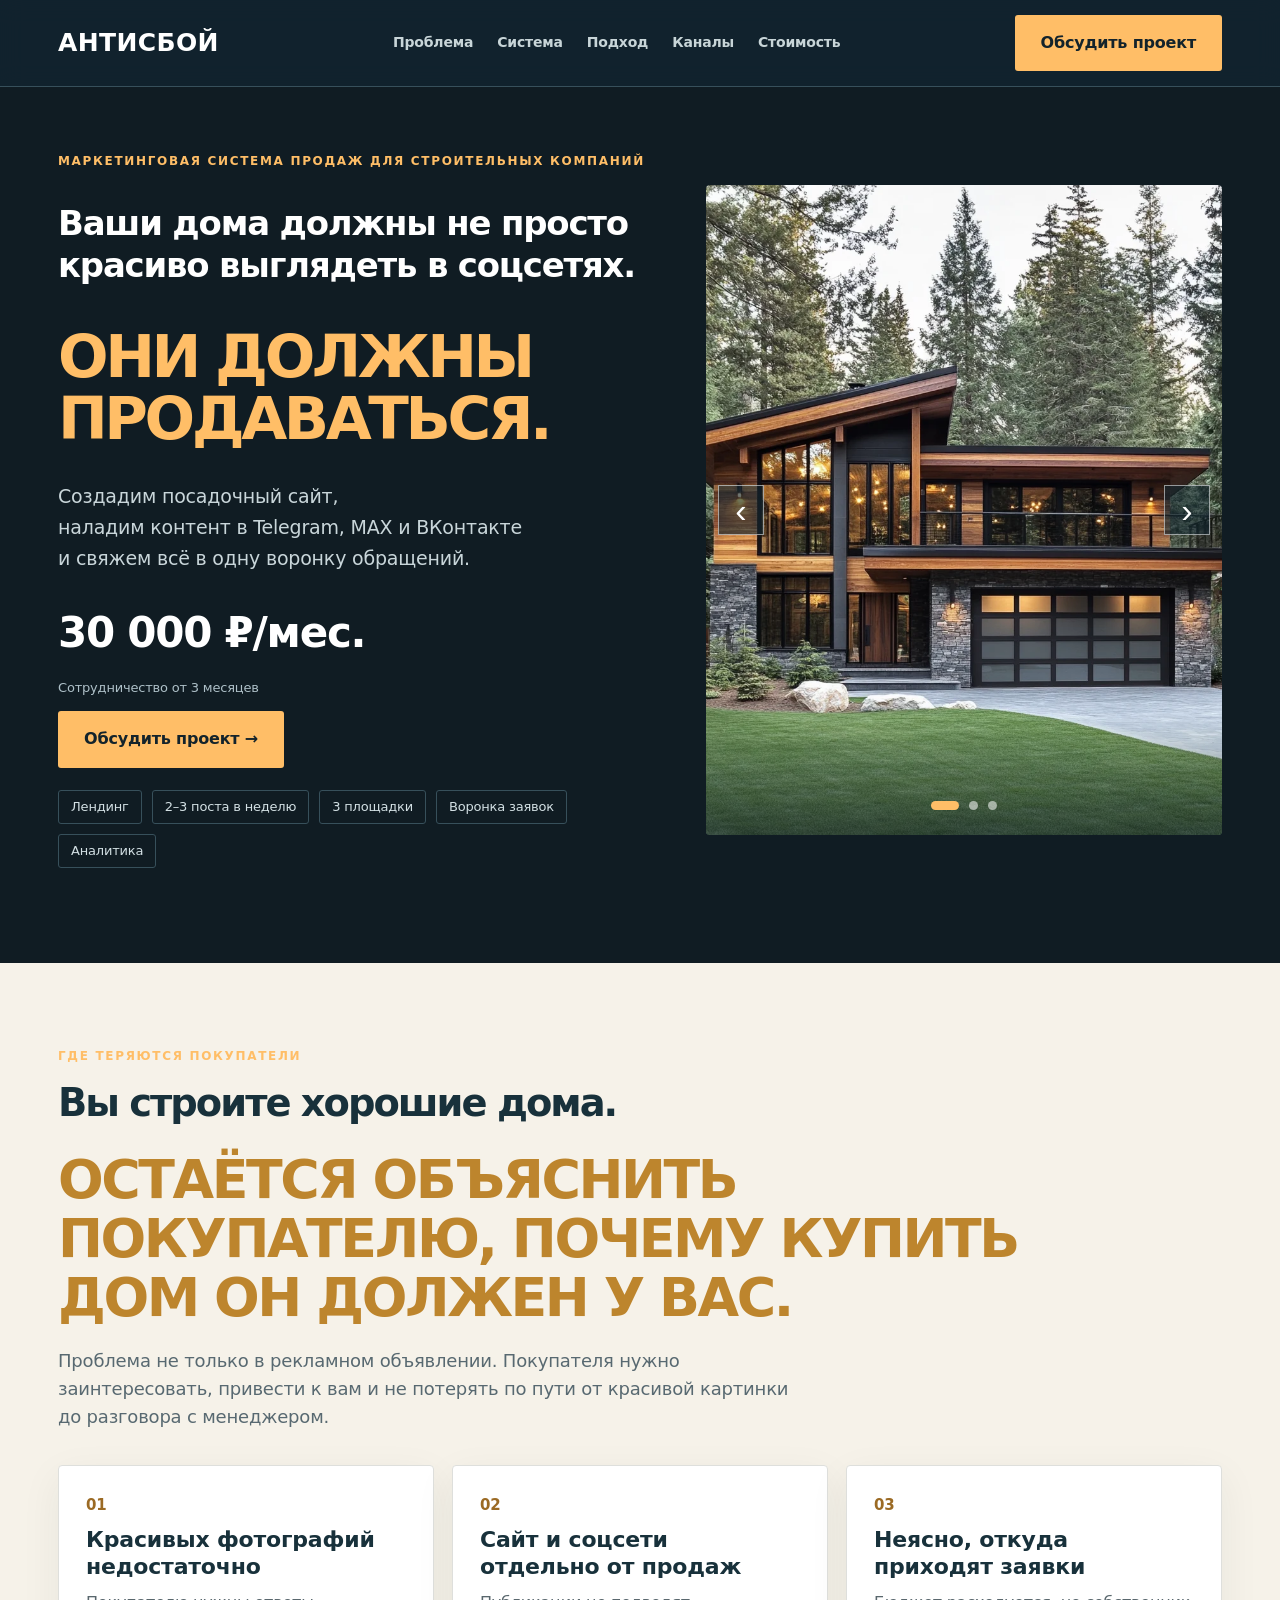
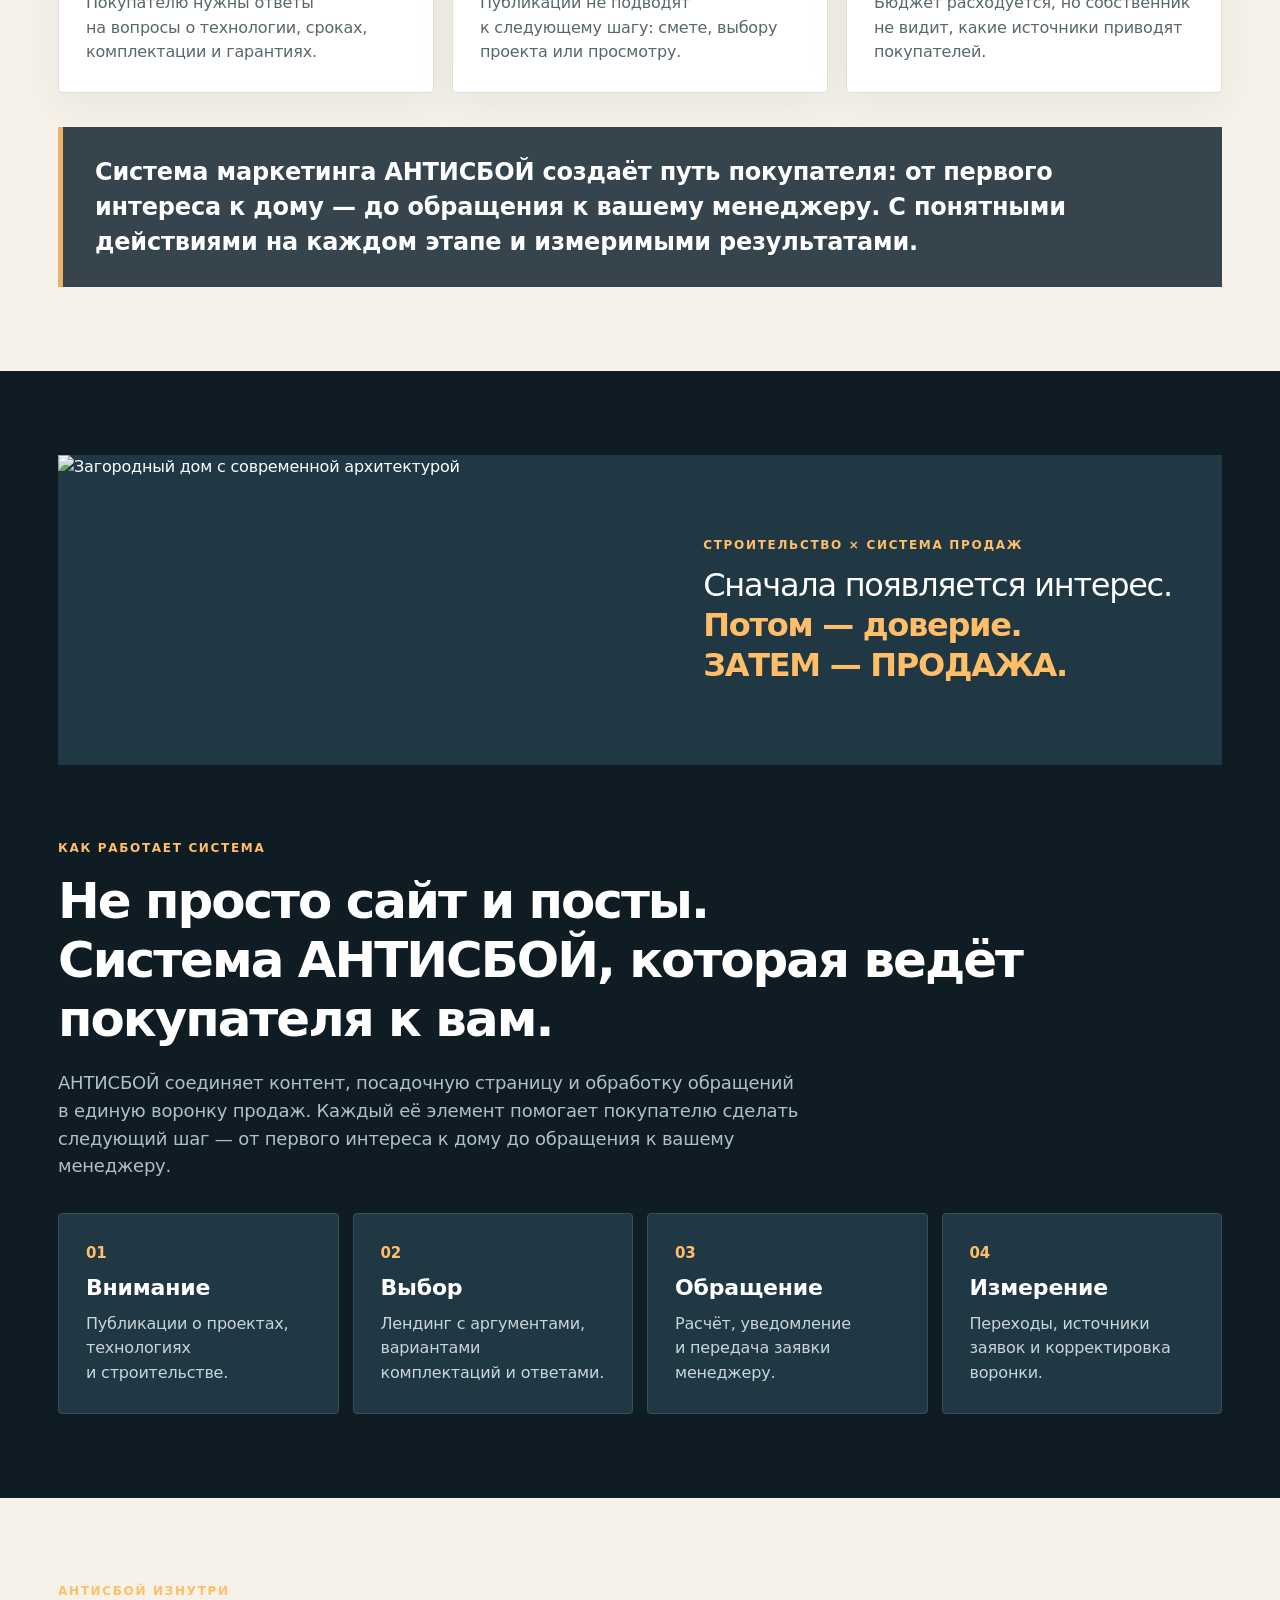
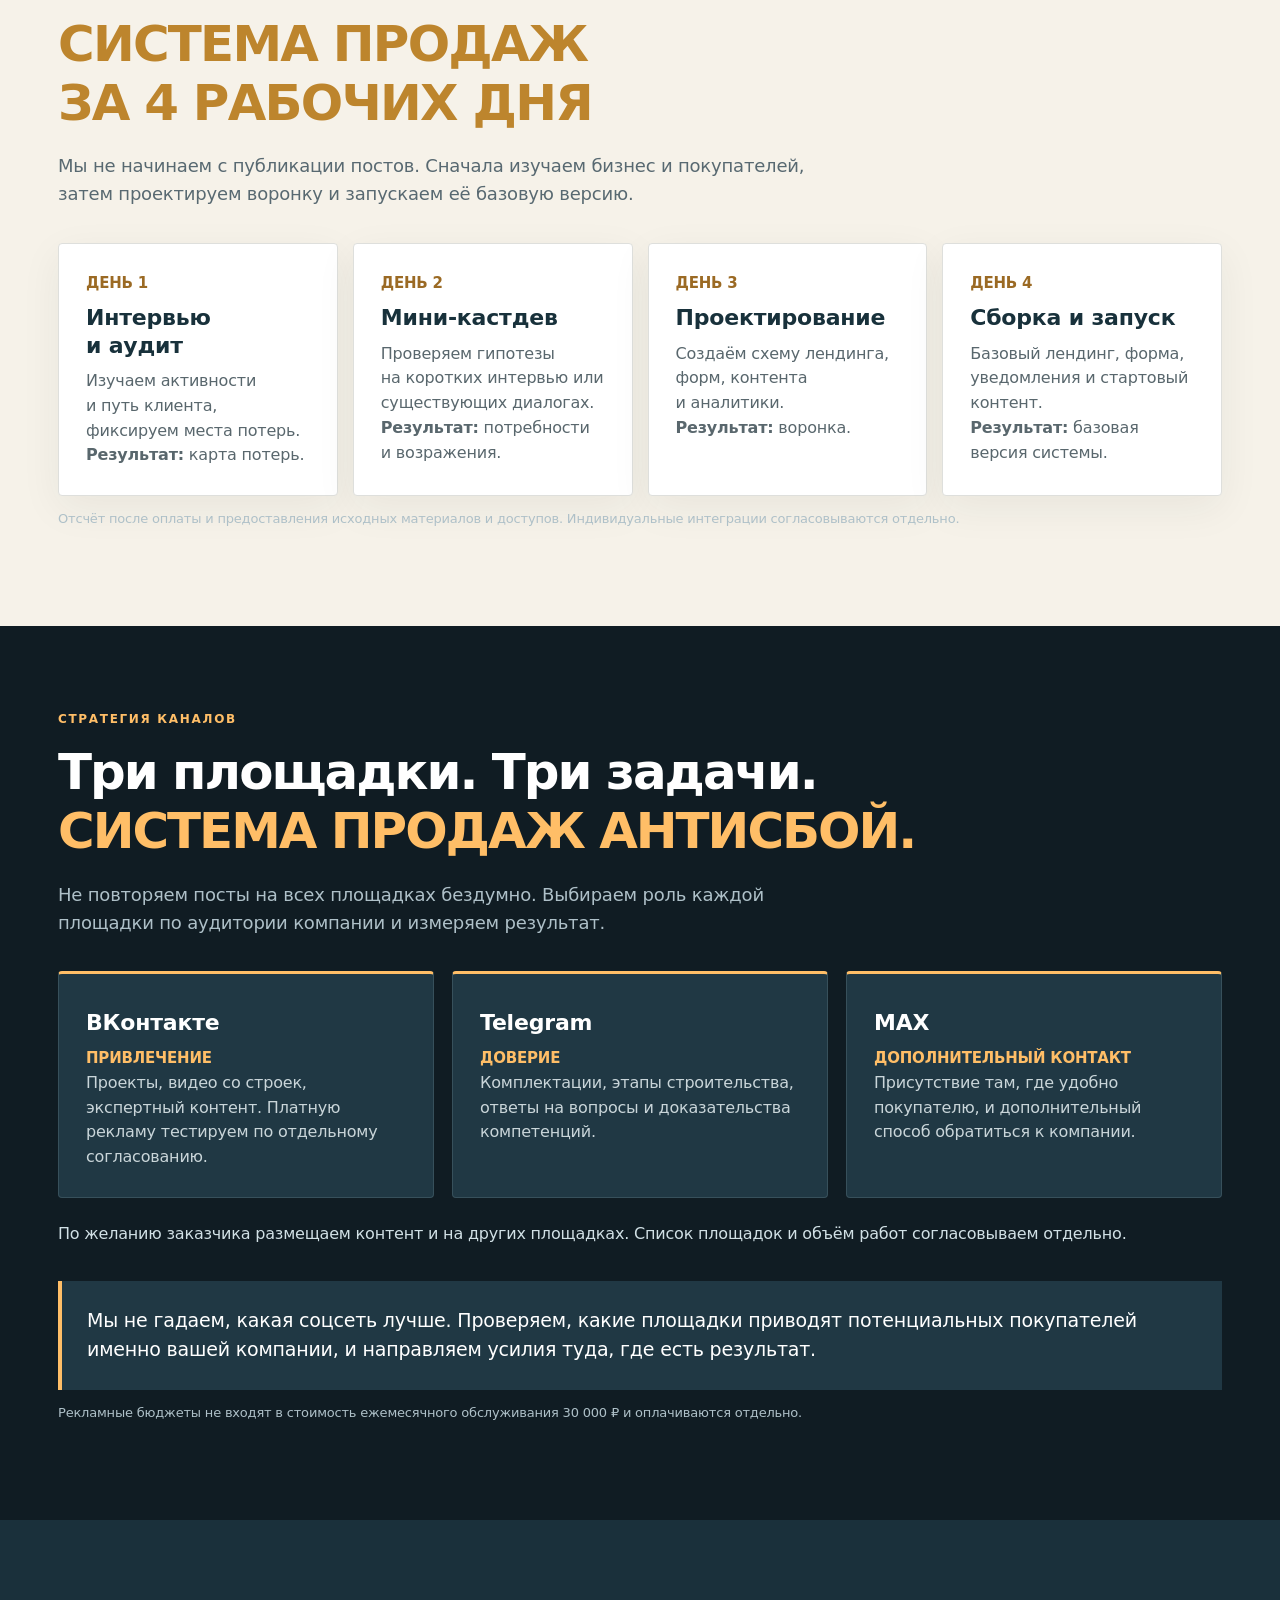
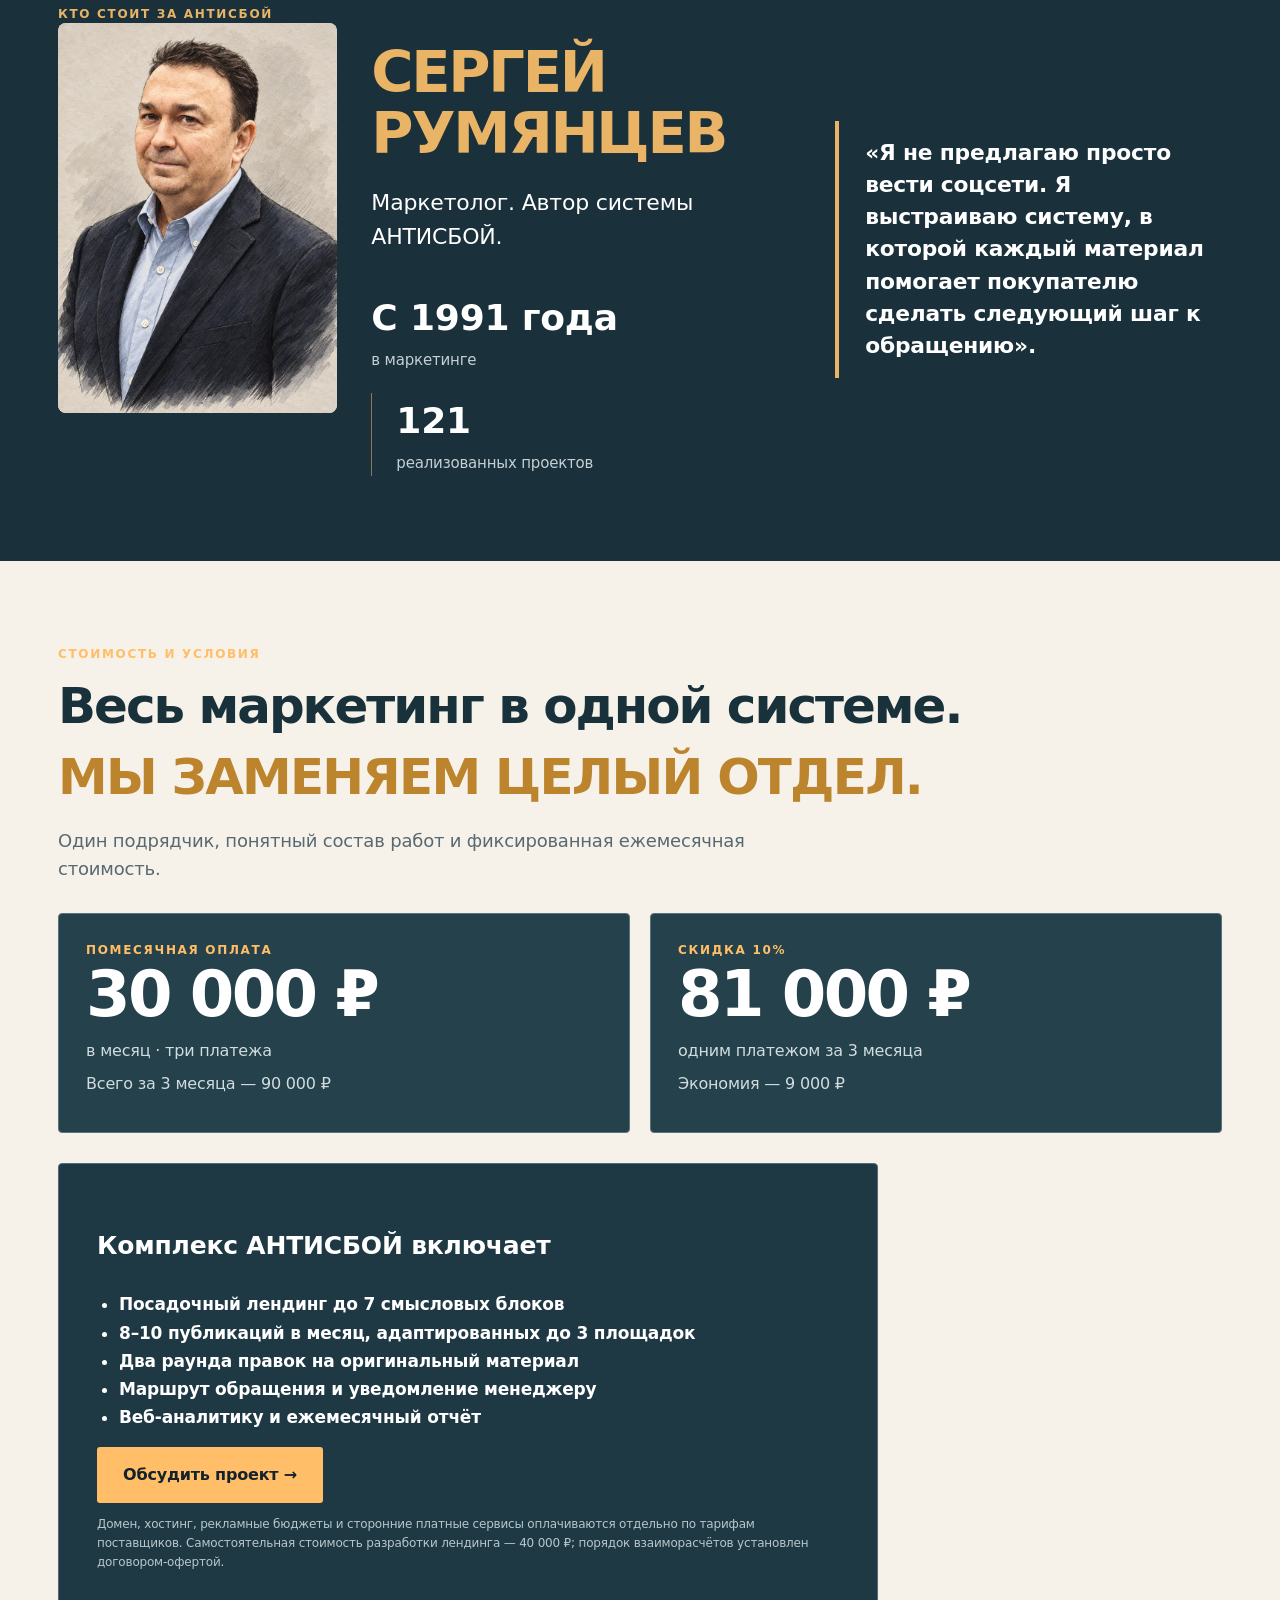
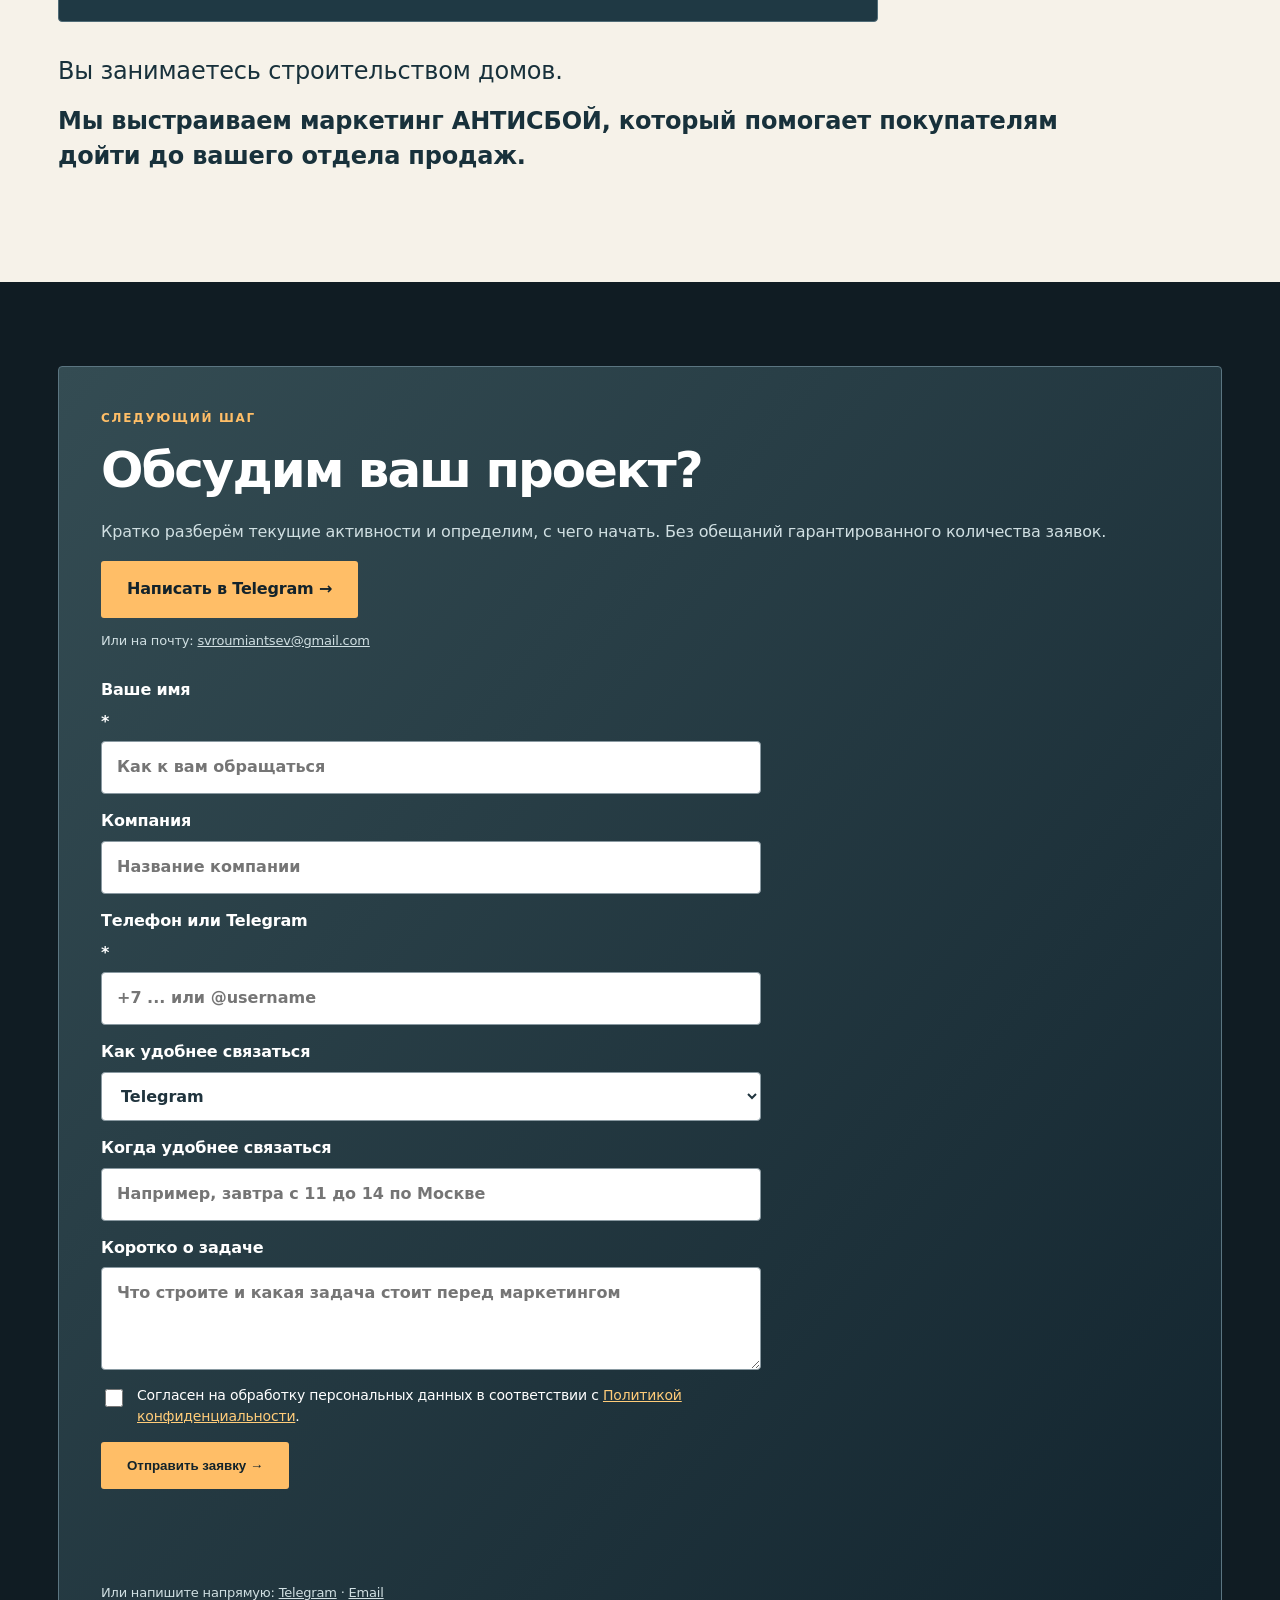
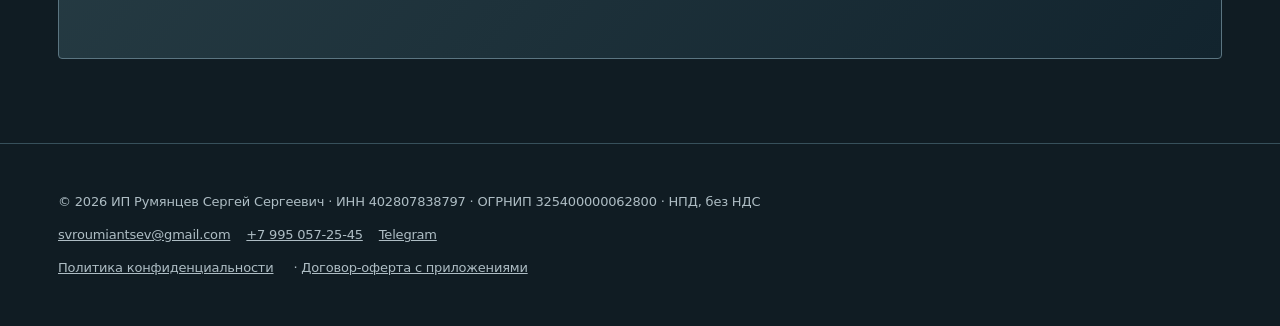
==== commit 9612afe8: "Update monthly content package from 8–12 to 8–10 publications" ====
--- a/index.html
+++ b/index.html
@@ -1,5 +1,5 @@
 <!doctype html>
-<html lang="ru"><head><meta charset="utf-8"><meta name="viewport" content="width=device-width,initial-scale=1"><title>АНТИСБОЙ — маркетинговая система для строительных компаний</title><meta name="description" content="Лендинг, контент и система обращений для строительных компаний — 30 000 рублей в месяц."><style>
+<html lang="ru"><head><meta name="yandex-verification" content="2708bbfb1cf5a9b8" /><meta charset="utf-8"><meta name="viewport" content="width=device-width,initial-scale=1"><title>АНТИСБОЙ — маркетинговая система для строительных компаний</title><meta name="description" content="Лендинг, контент и система обращений для строительных компаний — 30 000 рублей в месяц."><link rel="canonical" href="https://antisboy.ru/"><meta name="robots" content="index,follow,max-image-preview:large"><meta property="og:type" content="website"><meta property="og:locale" content="ru_RU"><meta property="og:site_name" content="АНТИСБОЙ"><meta property="og:title" content="АНТИСБОЙ — маркетинг для строительных компаний"><meta property="og:description" content="Лендинг, контент и воронка обращений для строительных компаний. Система продаж за 4 рабочих дня."><meta property="og:url" content="https://antisboy.ru/"><meta name="twitter:card" content="summary"><meta name="theme-color" content="#12242e"><style>
 :root{--bg:#12242e;--bg2:#1d3540;--cream:#f4f1e9;--muted:#aec0c8;--gold:#e9b466;--line:#37505b}*{box-sizing:border-box}html{scroll-behavior:smooth}body{margin:0;background:var(--bg);color:#fff;font:16px/1.55 system-ui,-apple-system,'Segoe UI',Arial,sans-serif}a{color:inherit}header{position:sticky;top:0;z-index:5;background:#12242ef0;border-bottom:1px solid var(--line);backdrop-filter:blur(12px)}.wrap{max-width:1140px;margin:auto;padding:0 28px}.top{height:76px;display:flex;align-items:center;justify-content:space-between;gap:20px}.brand{font-weight:900;letter-spacing:.09em;font-size:20px;text-decoration:none}.nav{display:flex;gap:24px}.nav a{text-decoration:none;color:#c8d5d8;font-size:14px}.btn{background:var(--gold);color:#13232b;text-decoration:none;padding:15px 22px;border-radius:7px;display:inline-block;font-weight:800;border:0;cursor:pointer}.btn.alt{background:transparent;color:#fff;border:1px solid #8299a4}.hero{min-height:730px;display:grid;grid-template-columns:1.15fr .85fr;align-items:center;gap:55px;padding-top:84px;padding-bottom:95px}.eyebrow{color:var(--gold);text-transform:uppercase;letter-spacing:.16em;font-size:12px;font-weight:800}.hero h1{font-size:clamp(38px,5vw,69px);line-height:1.08;letter-spacing:-.045em;margin:25px 0}.gold{color:var(--gold)}.lead{color:#c9d6da;font-size:20px}.hero-art{border:1px solid #51707b;border-radius:14px;aspect-ratio:4/5;overflow:hidden;position:relative;background:linear-gradient(160deg,#334e50 0%,#1e353b 50%,#091b24 100%);box-shadow:0 30px 70px #06101890}.house{position:absolute;inset:32% 8% 12%;background:linear-gradient(180deg,#475d65 0 22%,#1b2a2e 22% 100%);clip-path:polygon(0 22%,48% 0,100% 22%,100% 100%,0 100%);border-bottom:15px solid #10252e}.house:before{content:"";position:absolute;top:40%;left:10%;width:80%;height:40%;background:repeating-linear-gradient(90deg,#d8b777 0 16%,#273d48 16% 21%);box-shadow:0 0 40px #ecc27950}.art-note{position:absolute;bottom:24px;left:25px;background:#12242ee3;padding:12px 16px;font-size:13px;border-left:3px solid var(--gold)}.price{font-size:35px;font-weight:850;letter-spacing:-.03em;margin:25px 0 0}.small{color:var(--muted);font-size:13px}.chips{display:flex;flex-wrap:wrap;gap:10px;margin-top:22px}.chips span{border:1px solid var(--line);border-radius:20px;padding:6px 12px;font-size:13px;color:#d3e0e4}section{padding:84px 0}section h2{font-size:clamp(29px,3.3vw,44px);line-height:1.18;letter-spacing:-.025em;margin:14px 0 20px}.sub{color:var(--muted);font-size:18px;max-width:780px}.light{background:var(--cream);color:#18313b}.light .sub{color:#586971}.grid3{display:grid;grid-template-columns:repeat(3,1fr);gap:18px;margin-top:34px}.grid4{display:grid;grid-template-columns:repeat(4,1fr);gap:14px;margin-top:33px}.tile{padding:27px;border:1px solid var(--line);border-radius:10px;background:#203844}.light .tile{background:#fff;border-color:#dedfdc}.tile h3{margin:8px 0 10px;font-size:21px;line-height:1.25}.tile p{margin:0;color:#c9d5d9}.light .tile p{color:#59676d}.n{color:var(--gold);font-weight:900;font-size:15px}.light .n{color:#9b6a24}.statement{margin-top:34px;padding:25px;background:#203844;border-left:4px solid var(--gold);font-size:19px}.steps{display:grid;grid-template-columns:repeat(4,1fr);gap:15px;margin-top:35px}.steps .tile{min-height:250px}.mini{font-size:13px;color:var(--muted)}.channel{border-top:3px solid var(--gold)}.plans{display:grid;grid-template-columns:1fr 1fr;gap:20px;margin:30px 0}.plan{background:#24414c;border:1px solid #5b7481;padding:27px;border-radius:10px}.plan strong{font-size:38px}.plan p{color:#d1dcdf;margin:8px 0}.offer{max-width:820px;background:#1f3944;border:1px solid #506c77;padding:38px;border-radius:15px}.offer ul{padding-left:22px;line-height:2}.offer .fine{font-size:12px;color:#b6c7cc}.faq{display:grid;grid-template-columns:1fr 1fr;gap:22px}.contact{background:linear-gradient(130deg,#344c53,#12242e);padding:42px;border-radius:14px;border:1px solid #5b7581}.contact p{color:#d0dfe2}footer{border-top:1px solid var(--line);padding:35px 0;color:#aebdc4;font-size:13px}footer a{margin-right:16px}.notice{padding:12px;background:#e9b466;color:#1b2c33;text-align:center;font-size:13px;font-weight:700}.consent{display:flex;gap:10px;align-items:flex-start;font-size:13px;color:#d0dfe2;margin-top:16px}.consent input{margin-top:4px}.form{display:grid;gap:12px;margin-top:20px}.form input,.form textarea{width:100%;background:#102733;color:white;border:1px solid #708894;border-radius:6px;padding:13px;font:inherit}.form button:disabled{opacity:.5;cursor:not-allowed}@media(max-width:800px){.nav{display:none}.hero{grid-template-columns:1fr;padding-top:46px}.hero-art{aspect-ratio:16/10}.grid3,.grid4,.steps,.plans,.faq{grid-template-columns:1fr}section{padding:58px 0}.wrap{padding:0 19px}.top{height:65px}.hero h1{font-size:39px}}
 
 /* Editorial upgrade — original design inspired by the clarity of US home-builder agency sites */
@@ -68,7 +68,8 @@
 .author-layout{grid-template-columns:minmax(190px,.65fr) minmax(240px,1fr) minmax(220px,.9fr);gap:34px}.author-portrait{overflow:hidden;border-radius:8px;background:#eee8dd;align-self:stretch;max-height:390px}.author-portrait img{display:block;width:100%;height:100%;object-fit:cover;object-position:center 15%}.author-details{min-width:0}.author-facts{gap:20px}.author-quote{font-size:clamp(17px,1.7vw,23px)}@media(max-width:950px){.author-layout{grid-template-columns:minmax(180px,.65fr) 1fr}.author-quote{grid-column:1/-1}.author-portrait{max-height:430px}}@media(max-width:600px){.author-layout{grid-template-columns:1fr}.author-portrait{max-width:340px;max-height:425px}.author-quote{grid-column:auto}}
 .author-facts>div+div{border-left:1px solid rgba(233,180,102,.55);padding-left:24px}@media(max-width:600px){.author-facts>div+div{padding-left:18px}}
 .lead-form{display:grid;gap:15px;max-width:660px;margin:27px 0}.lead-form label{display:grid;gap:7px;font-weight:650;color:#fff}.lead-form input:not([type=checkbox]),.lead-form textarea,.lead-form select{width:100%;padding:13px 15px;border:1px solid #8999a1;border-radius:4px;background:#fff;color:#20343e;font:inherit}.lead-form .lead-consent{display:flex;align-items:flex-start;gap:11px;font-size:14px;line-height:1.5;font-weight:400}.lead-consent input{margin-top:4px;width:18px;height:18px;flex-shrink:0}.lead-form .lead-consent a{color:#ffcc79}.lead-hp{position:absolute;left:-99999px;height:0;overflow:hidden}.lead-form button{justify-self:start}.lead-form button:disabled{opacity:.65;cursor:wait}#lead-status{min-height:20px;font-weight:600}
-</style></head><body>
+</style><script>(function(m,e,t,r,i,k,a){m[i]=m[i]||function(){(m[i].a=m[i].a||[]).push(arguments)};m[i].l=1*new Date();k=e.createElement(t);a=e.getElementsByTagName(t)[0];k.async=1;k.src=r;a.parentNode.insertBefore(k,a)})(window,document,"script","https://mc.yandex.ru/metrika/tag.js","ym");ym(113901349,"init",{clickmap:true,trackLinks:true,accurateTrackBounce:true,webvisor:false});</script>
+</head><body>
 
 <header><div class="wrap top"><a class="brand" href="#top">АНТИСБОЙ</a><nav class="nav"><a href="#problems">Проблема</a><a href="#system">Система</a><a href="#process">Подход</a><a href="#channels">Каналы</a><a href="#price">Стоимость</a></nav><a href="#contact" class="btn">Обсудить проект</a></div></header>
 <main>
@@ -78,8 +79,8 @@
 <section class="light" id="process"><div class="wrap"><div class="eyebrow">АНТИСБОЙ изнутри</div><h2><span class="process-headline-accent">СИСТЕМА ПРОДАЖ ЗА 4 РАБОЧИХ ДНЯ</span></h2><p class="sub">Мы не начинаем с публикации постов. Сначала изучаем бизнес и покупателей, затем проектируем воронку и запускаем её базовую версию.</p><div class="steps"><article class="tile"><span class="n">ДЕНЬ 1</span><h3>Интервью и аудит</h3><p>Изучаем активности и путь клиента, фиксируем места потерь.</p><p><b>Результат:</b> карта потерь.</p></article><article class="tile"><span class="n">ДЕНЬ 2</span><h3>Мини-кастдев</h3><p>Проверяем гипотезы на коротких интервью или существующих диалогах.</p><p><b>Результат:</b> потребности и возражения.</p></article><article class="tile"><span class="n">ДЕНЬ 3</span><h3>Проектирование</h3><p>Создаём схему лендинга, форм, контента и аналитики.</p><p><b>Результат:</b> воронка.</p></article><article class="tile"><span class="n">ДЕНЬ 4</span><h3>Сборка и запуск</h3><p>Базовый лендинг, форма, уведомления и стартовый контент.</p><p><b>Результат:</b> базовая версия системы.</p></article></div><p class="mini">Отсчёт после оплаты и предоставления исходных материалов и доступов. Индивидуальные интеграции согласовываются отдельно.</p></div></section>
 <section id="channels"><div class="wrap"><div class="eyebrow">Стратегия каналов</div><h2>Три площадки. Три задачи. <span class="channel-accent">СИСТЕМА ПРОДАЖ АНТИСБОЙ.</span></h2><p class="sub">Не повторяем посты на всех площадках бездумно. Выбираем роль каждой площадки по аудитории компании и измеряем результат.</p><div class="grid3"><article class="tile channel"><h3>ВКонтакте</h3><span class="n">ПРИВЛЕЧЕНИЕ</span><p>Проекты, видео со строек, экспертный контент. Платную рекламу тестируем по отдельному согласованию.</p></article><article class="tile channel"><h3>Telegram</h3><span class="n">ДОВЕРИЕ</span><p>Комплектации, этапы строительства, ответы на вопросы и доказательства компетенций.</p></article><article class="tile channel"><h3>MAX</h3><span class="n">ДОПОЛНИТЕЛЬНЫЙ КОНТАКТ</span><p>Присутствие там, где удобно покупателю, и дополнительный способ обратиться к компании.</p></article></div><p class="other-platforms">По желанию заказчика размещаем контент и на других площадках. Список площадок и объём работ согласовываем отдельно.</p><div class="statement">Мы не гадаем, какая соцсеть лучше. Проверяем, какие площадки приводят потенциальных покупателей именно вашей компании, и направляем усилия туда, где есть результат.</div><p class="small">Рекламные бюджеты не входят в стоимость ежемесячного обслуживания 30 000 ₽ и оплачиваются отдельно.</p></div></section>
 <section class="author-section" id="author"><div class="wrap"><div class="eyebrow">Кто стоит за АНТИСБОЙ</div><div class="author-layout"><div class="author-portrait"><img src="/assets/sergey-rumyantsev-portrait.webp" alt="Сергей Румянцев — автор системы АНТИСБОЙ. Иллюстрированный портрет" loading="lazy" width="840" height="1050"></div><div class="author-details"><h2 class="author-title">СЕРГЕЙ РУМЯНЦЕВ</h2><p class="author-subtitle">Маркетолог. Автор системы АНТИСБОЙ.</p><div class="author-facts"><div><strong>С 1991 года</strong><span>в маркетинге</span></div><div><strong>121</strong><span>реализованных проектов</span></div></div></div><blockquote class="author-quote">«Я не предлагаю просто вести соцсети. Я выстраиваю систему, в которой каждый материал помогает покупателю сделать следующий шаг к обращению».</blockquote></div></div></section>
-<section class="light" id="price"><div class="wrap"><div class="eyebrow">Стоимость и условия</div><h2>Весь маркетинг в одной системе.<br><span class="price-title-accent">МЫ ЗАМЕНЯЕМ ЦЕЛЫЙ ОТДЕЛ.</span></h2><p class="sub">Один подрядчик, понятный состав работ и фиксированная ежемесячная стоимость.</p><div class="plans"><div class="plan"><div class="eyebrow">Помесячная оплата</div><strong>30 000 ₽</strong><p>в месяц · три платежа</p><p>Всего за 3 месяца — 90 000 ₽</p></div><div class="plan"><div class="eyebrow">Скидка 10%</div><strong>81 000 ₽</strong><p>одним платежом за 3 месяца</p><p>Экономия — 9 000 ₽</p></div></div><div class="offer"><h3>Комплекс АНТИСБОЙ включает</h3><ul><li>Посадочный лендинг до 7 смысловых блоков</li><li>8–12 публикаций в месяц, адаптированных до 3 площадок</li><li>Два раунда правок на оригинальный материал</li><li>Маршрут обращения и уведомление менеджеру</li><li>Веб-аналитику и ежемесячный отчёт</li></ul><a class="btn" href="#contact">Обсудить проект →</a><p class="fine">Домен, хостинг, рекламные бюджеты и сторонние платные сервисы оплачиваются отдельно по тарифам поставщиков. Самостоятельная стоимость разработки лендинга — 40 000 ₽; порядок взаиморасчётов установлен договором-офертой.</p></div><p class="price-closing">Вы занимаетесь строительством домов.<br><strong>Мы выстраиваем маркетинг АНТИСБОЙ, который помогает покупателям дойти до вашего отдела продаж.</strong></p></div></section>
+<section class="light" id="price"><div class="wrap"><div class="eyebrow">Стоимость и условия</div><h2>Весь маркетинг в одной системе.<br><span class="price-title-accent">МЫ ЗАМЕНЯЕМ ЦЕЛЫЙ ОТДЕЛ.</span></h2><p class="sub">Один подрядчик, понятный состав работ и фиксированная ежемесячная стоимость.</p><div class="plans"><div class="plan"><div class="eyebrow">Помесячная оплата</div><strong>30 000 ₽</strong><p>в месяц · три платежа</p><p>Всего за 3 месяца — 90 000 ₽</p></div><div class="plan"><div class="eyebrow">Скидка 10%</div><strong>81 000 ₽</strong><p>одним платежом за 3 месяца</p><p>Экономия — 9 000 ₽</p></div></div><div class="offer"><h3>Комплекс АНТИСБОЙ включает</h3><ul><li>Посадочный лендинг до 7 смысловых блоков</li><li>8–10 публикаций в месяц, адаптированных до 3 площадок</li><li>Два раунда правок на оригинальный материал</li><li>Маршрут обращения и уведомление менеджеру</li><li>Веб-аналитику и ежемесячный отчёт</li></ul><a class="btn" href="#contact">Обсудить проект →</a><p class="fine">Домен, хостинг, рекламные бюджеты и сторонние платные сервисы оплачиваются отдельно по тарифам поставщиков. Самостоятельная стоимость разработки лендинга — 40 000 ₽; порядок взаиморасчётов установлен договором-офертой.</p></div><p class="price-closing">Вы занимаетесь строительством домов.<br><strong>Мы выстраиваем маркетинг АНТИСБОЙ, который помогает покупателям дойти до вашего отдела продаж.</strong></p></div></section>
 <section id="contact"><div class="wrap"><div class="contact"><div class="eyebrow">Следующий шаг</div><h2>Обсудим ваш проект?</h2><p>Кратко разберём текущие активности и определим, с чего начать. Без обещаний гарантированного количества заявок.</p><a class="btn" href="https://t.me/Svroum" target="_blank" rel="noopener noreferrer">Написать в Telegram →</a><p class="small">Или на почту: <a href="mailto:svroumiantsev@gmail.com">svroumiantsev@gmail.com</a></p><form id="lead-form" class="lead-form"><label>Ваше имя <span aria-hidden="true">*</span><input name="name" required minlength="2" maxlength="120" autocomplete="name" placeholder="Как к вам обращаться"></label><label>Компания<input name="company" maxlength="160" autocomplete="organization" placeholder="Название компании"></label><label>Телефон или Telegram <span aria-hidden="true">*</span><input name="contact" required minlength="5" maxlength="180" placeholder="+7 ... или @username"></label><label>Как удобнее связаться<select name="contact_method"><option value="Telegram">Telegram</option><option value="Телефонный звонок">Телефонный звонок</option><option value="WhatsApp">WhatsApp</option><option value="Электронная почта">Электронная почта</option></select></label><label>Когда удобнее связаться<input name="contact_time" maxlength="160" placeholder="Например, завтра с 11 до 14 по Москве"></label><label>Коротко о задаче<textarea name="details" maxlength="2000" rows="3" placeholder="Что строите и какая задача стоит перед маркетингом"></textarea></label><label class="lead-consent"><input type="checkbox" name="consent" required> <span>Согласен на обработку персональных данных в соответствии с <a href="/privacy/" target="_blank" rel="noopener">Политикой конфиденциальности</a>.</span></label><div class="lead-hp" aria-hidden="true"><label>Сайт<input name="website" tabindex="-1" autocomplete="off"></label></div><button class="btn" type="submit">Отправить заявку →</button><p id="lead-status" role="status" aria-live="polite"></p></form><p class="small">Или напишите напрямую: <a href="https://t.me/Svroum" target="_blank" rel="noopener noreferrer">Telegram</a> · <a href="mailto:svroumiantsev@gmail.com">Email</a></p></div></div></section>
 </main><footer><div class="wrap"><p>© 2026 ИП Румянцев Сергей Сергеевич · ИНН 402807838797 · ОГРНИП 325400000062800 · НПД, без НДС</p><p><a href="mailto:svroumiantsev@gmail.com">svroumiantsev@gmail.com</a><a href="tel:+79950572545">+7 995 057-25-45</a><a href="https://t.me/Svroum">Telegram</a></p><p><a href="/privacy/">Политика конфиденциальности</a> · <a href="/offer/">Договор-оферта с приложениями</a></p></div></footer><script>
 (()=>{const el=document.querySelector('.hero-slider');if(!el)return;const slides=[...el.querySelectorAll('.hero-slide')];const dots=[...el.querySelectorAll('.slide-dots button')];let i=0;let timer;const show=n=>{i=(n+slides.length)%slides.length;slides.forEach((slide,k)=>slide.classList.toggle('active',k===i));dots.forEach((dot,k)=>{dot.classList.toggle('active',k===i);if(k===i)dot.setAttribute('aria-current','true');else dot.removeAttribute('aria-current')})};const stop=()=>clearInterval(timer);const play=()=>{stop();if(!window.matchMedia('(prefers-reduced-motion: reduce)').matches)timer=setInterval(()=>show(i+1),5500)};el.querySelector('.prev').addEventListener('click',()=>{show(i-1);play()});el.querySelector('.next').addEventListener('click',()=>{show(i+1);play()});dots.forEach((dot,k)=>dot.addEventListener('click',()=>{show(k);play()}));el.addEventListener('keydown',e=>{if(e.key==='ArrowLeft'||e.key==='ArrowRight'){e.preventDefault();show(i+(e.key==='ArrowLeft'?-1:1));play()}});el.addEventListener('mouseenter',stop);el.addEventListener('mouseleave',play);el.addEventListener('focusin',stop);el.addEventListener('focusout',play);document.addEventListener('visibilitychange',()=>document.hidden?stop():play());play()})();
-</script><script>(()=>{const form=document.getElementById("lead-form");if(!form)return;const status=document.getElementById("lead-status");const button=form.querySelector('button[type="submit"]');form.addEventListener("submit",async(e)=>{e.preventDefault();if(!form.reportValidity())return;button.disabled=true;status.textContent="Отправляем заявку…";const v=Object.fromEntries(new FormData(form).entries());try{const ctl=new AbortController();const timeout=setTimeout(()=>ctl.abort(),12000);let r;try{r=await fetch("https://typxvvoukgburdntbcpd.supabase.co/functions/v1/submit-lead",{method:"POST",headers:{"Content-Type":"application/json"},body:JSON.stringify({...v,consent:form.elements.consent.checked}),signal:ctl.signal})}finally{clearTimeout(timeout)}const result=await r.json();if(!r.ok||!result.ok)throw new Error(result.error||"Ошибка отправки");form.reset();status.textContent="Спасибо! Заявка отправлена. Мы свяжемся с вами.";}catch(err){status.textContent=(err.message||"Ошибка связи")+". Можно написать нам в Telegram: @Svroum."}finally{button.disabled=false}})})();</script></body></html>+</script><script>(()=>{const form=document.getElementById("lead-form");if(!form)return;const status=document.getElementById("lead-status");const button=form.querySelector('button[type="submit"]');let began=false;form.addEventListener("focusin",e=>{if(!began&&e.target.matches("input,textarea,select")){began=true;if(typeof ym==="function")ym(113901349,"reachGoal","lead_form_start")}});form.addEventListener("submit",async(e)=>{e.preventDefault();if(!form.reportValidity())return;button.disabled=true;status.textContent="Отправляем заявку…";const v=Object.fromEntries(new FormData(form).entries());try{const ctl=new AbortController();const timeout=setTimeout(()=>ctl.abort(),12000);let r;try{r=await fetch("https://typxvvoukgburdntbcpd.supabase.co/functions/v1/submit-lead",{method:"POST",headers:{"Content-Type":"application/json"},body:JSON.stringify({...v,consent:form.elements.consent.checked}),signal:ctl.signal})}finally{clearTimeout(timeout)}const result=await r.json();if(!r.ok||!result.ok)throw new Error(result.error||"Ошибка отправки");form.reset();began=false;status.textContent="Спасибо! Заявка отправлена. Мы свяжемся с вами.";if(typeof ym==="function")ym(113901349,"reachGoal","lead_submitted");}catch(err){status.textContent=(err.message||"Ошибка связи")+". Можно написать нам в Telegram: @Svroum."}finally{button.disabled=false}})})();</script><script>document.addEventListener("click",function(e){const a=e.target.closest('a[href^="https://t.me/Svroum"]');if(a&&typeof ym==="function")ym(113901349,"reachGoal","telegram_click")});</script><noscript><div><img src="https://mc.yandex.ru/watch/113901349" style="position:absolute;left:-9999px" alt=""></div></noscript></body></html>
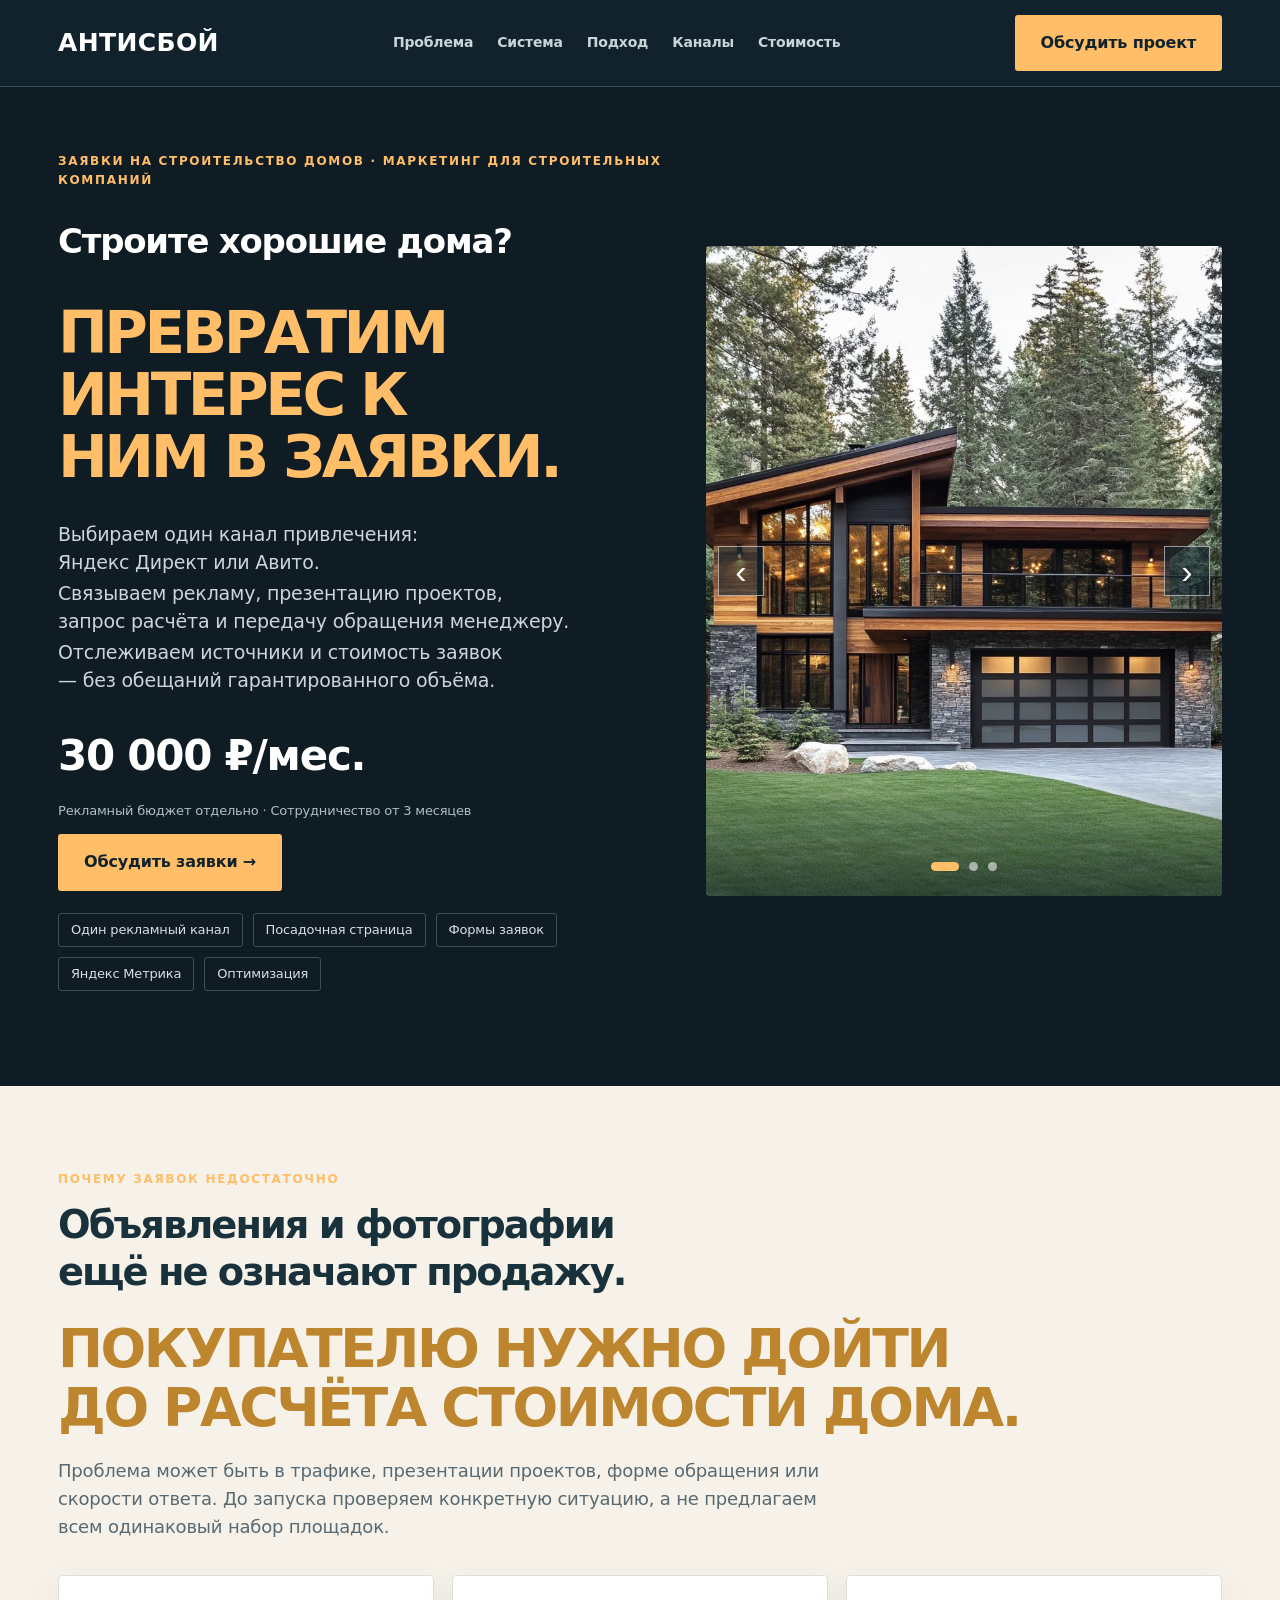
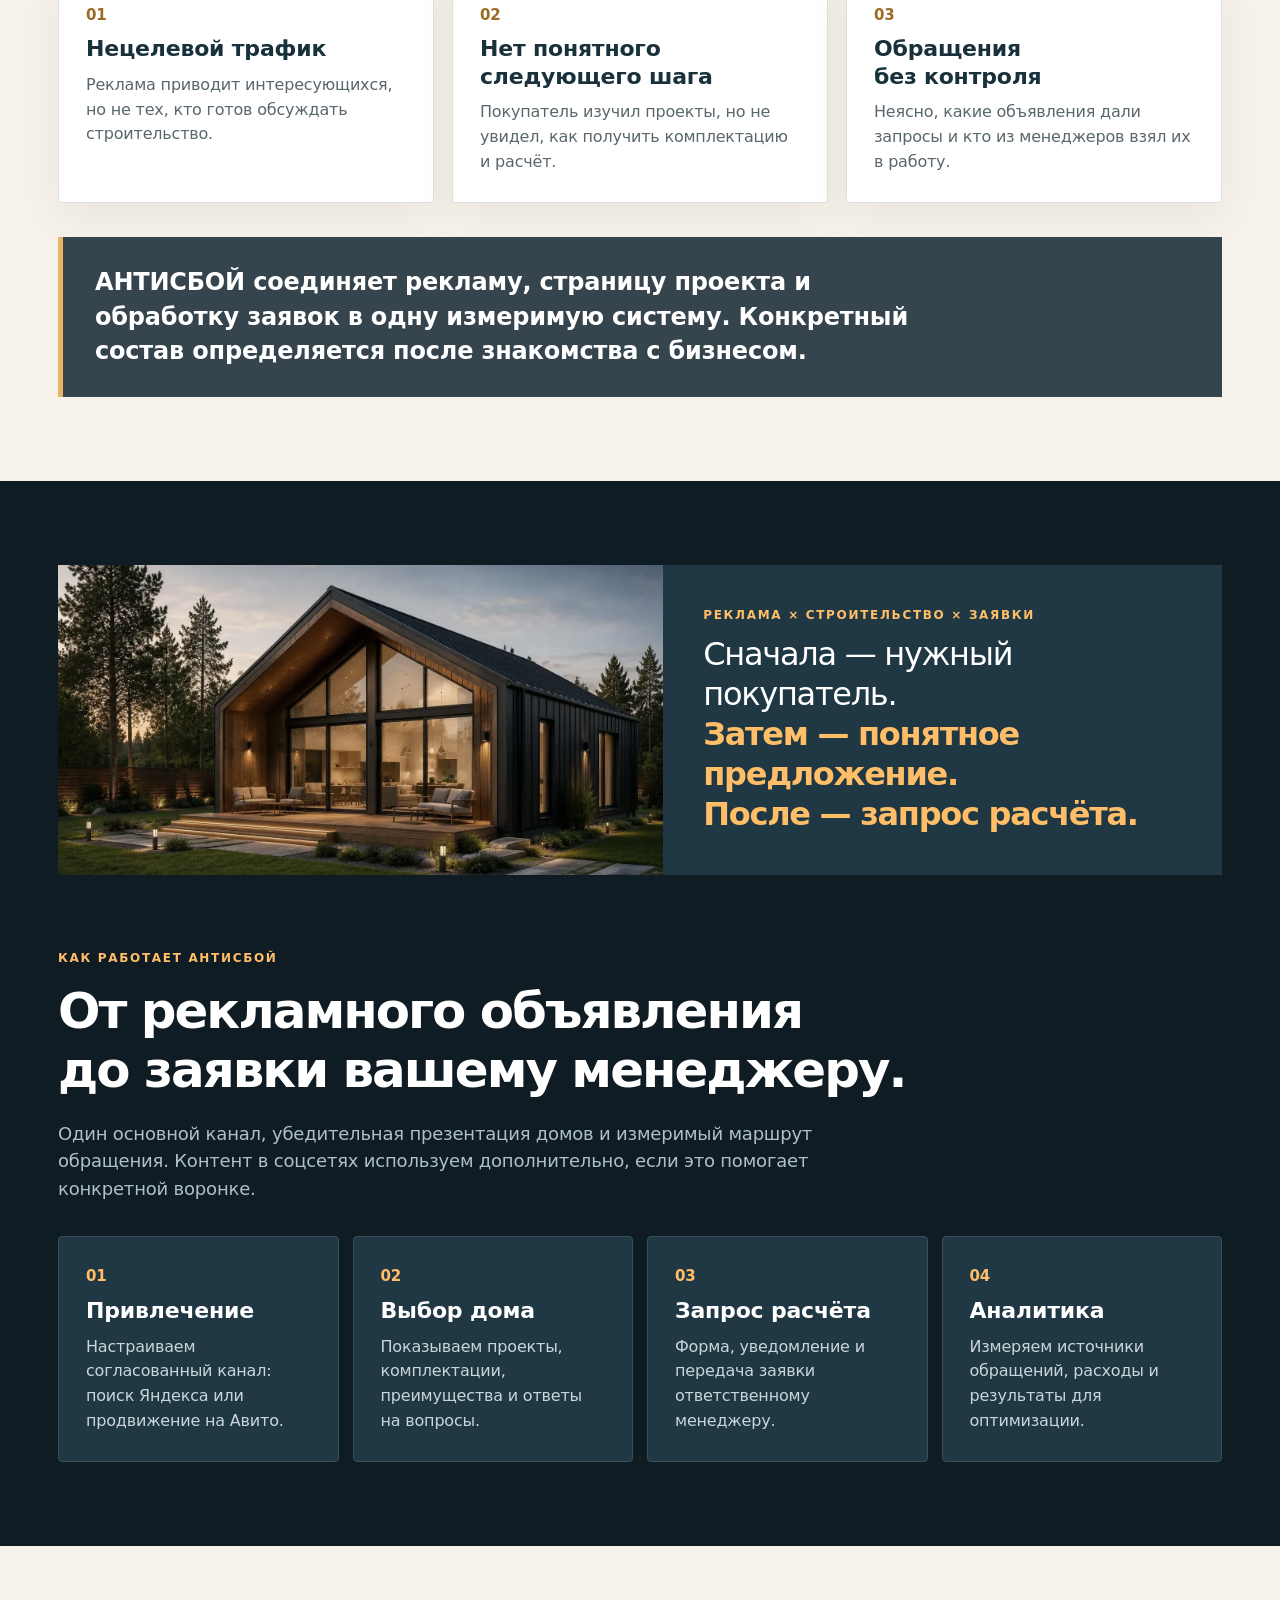
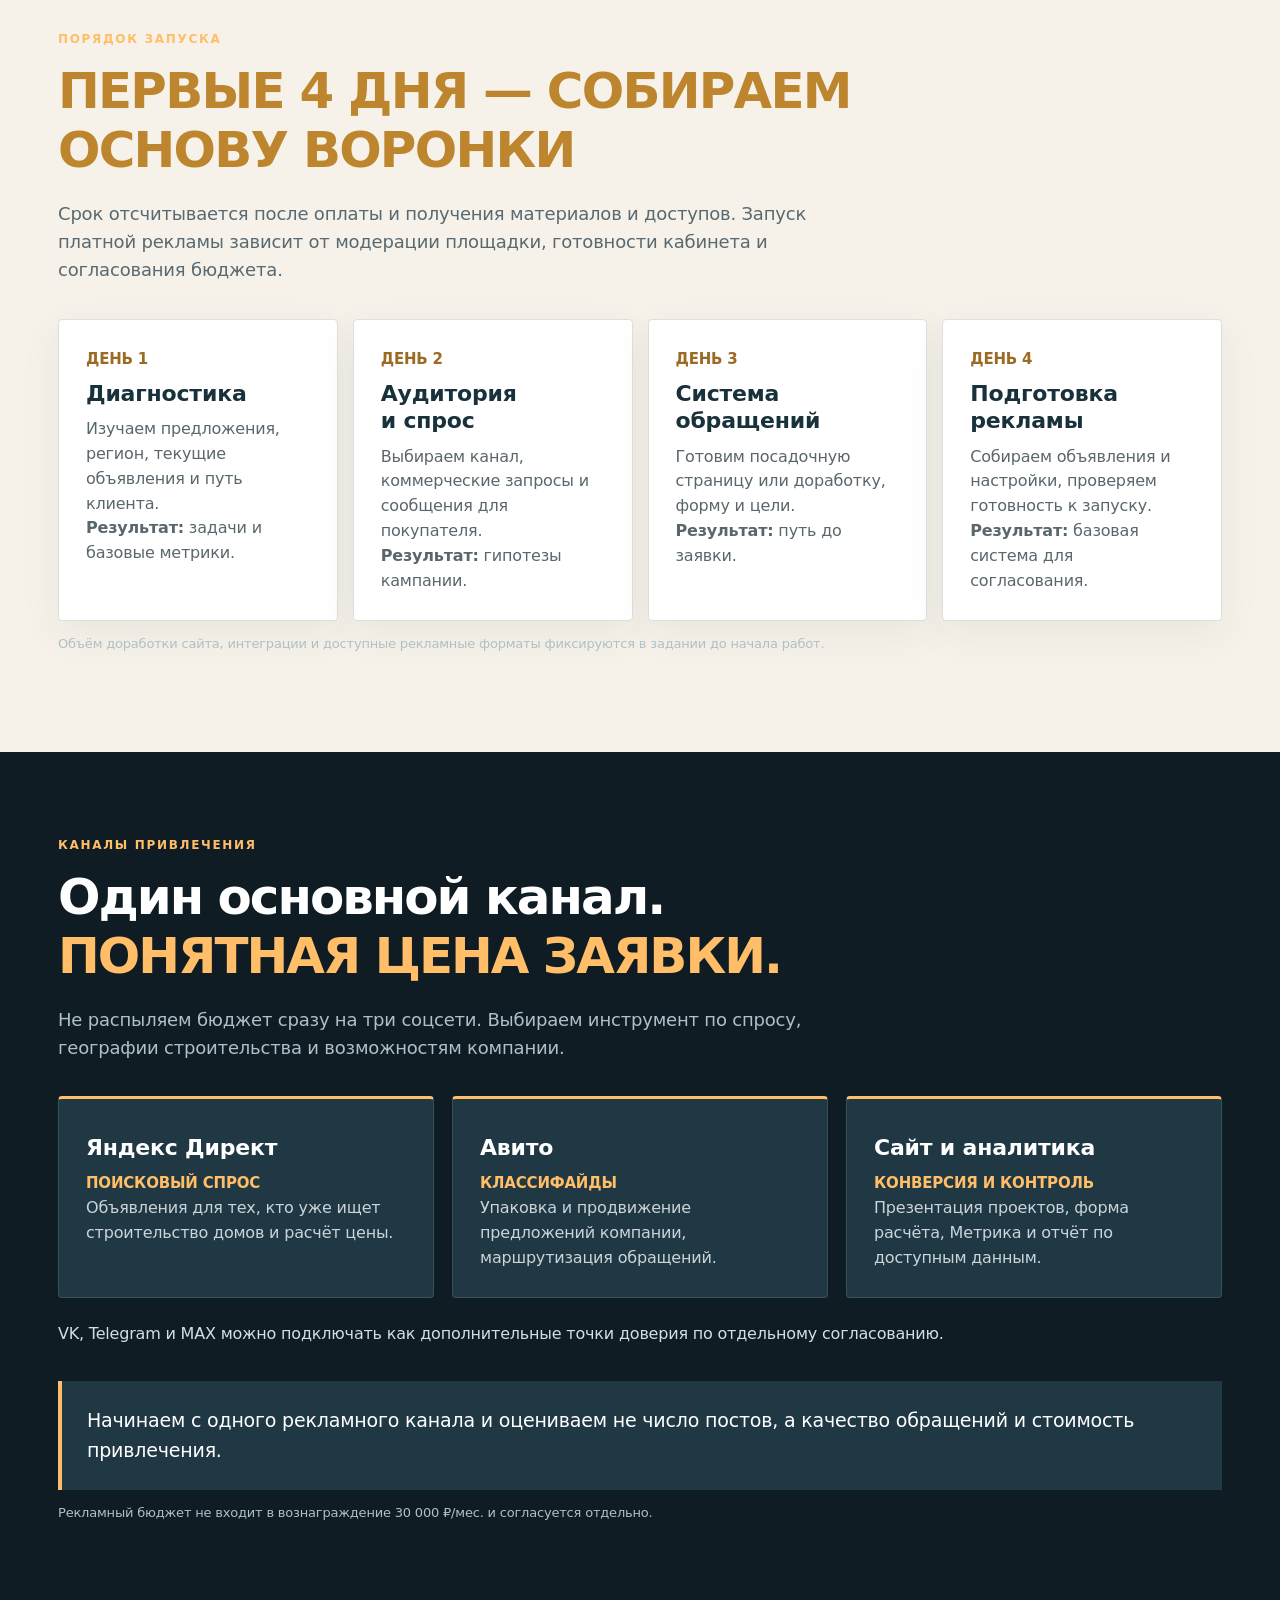
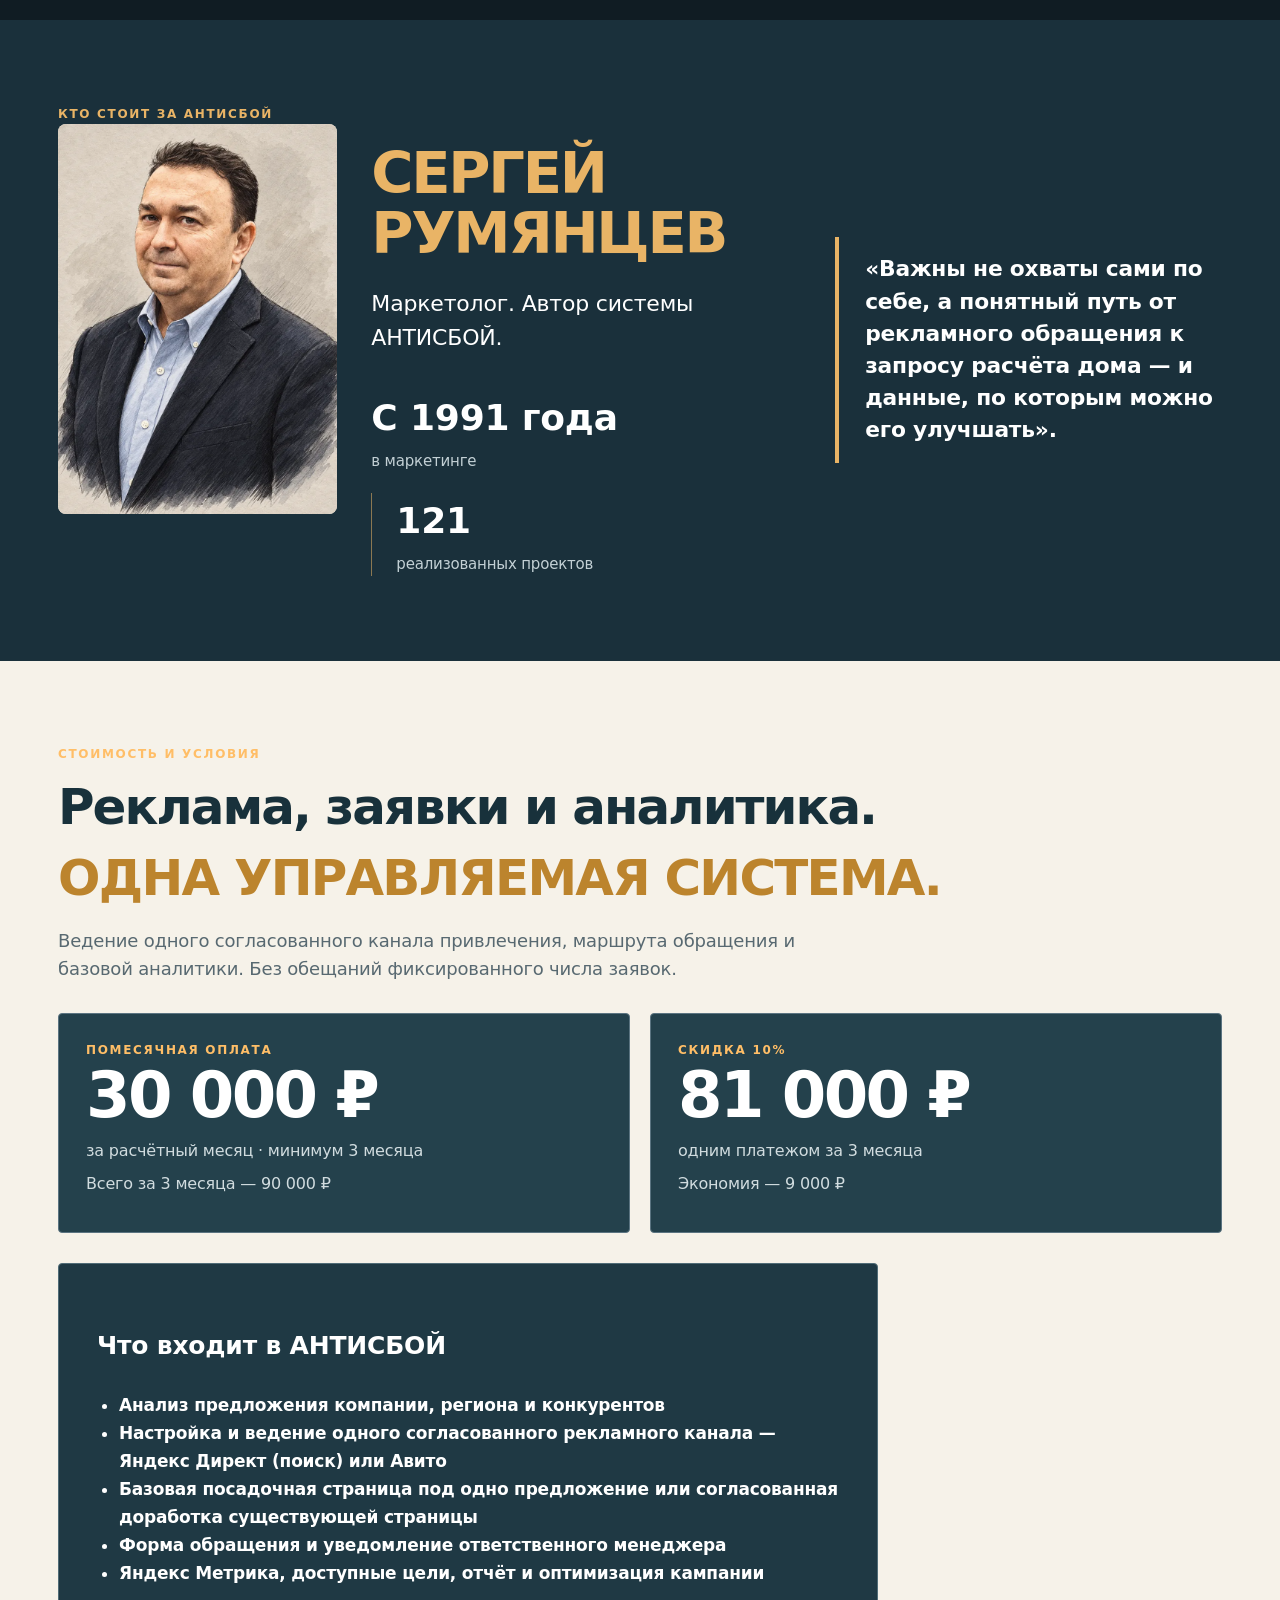
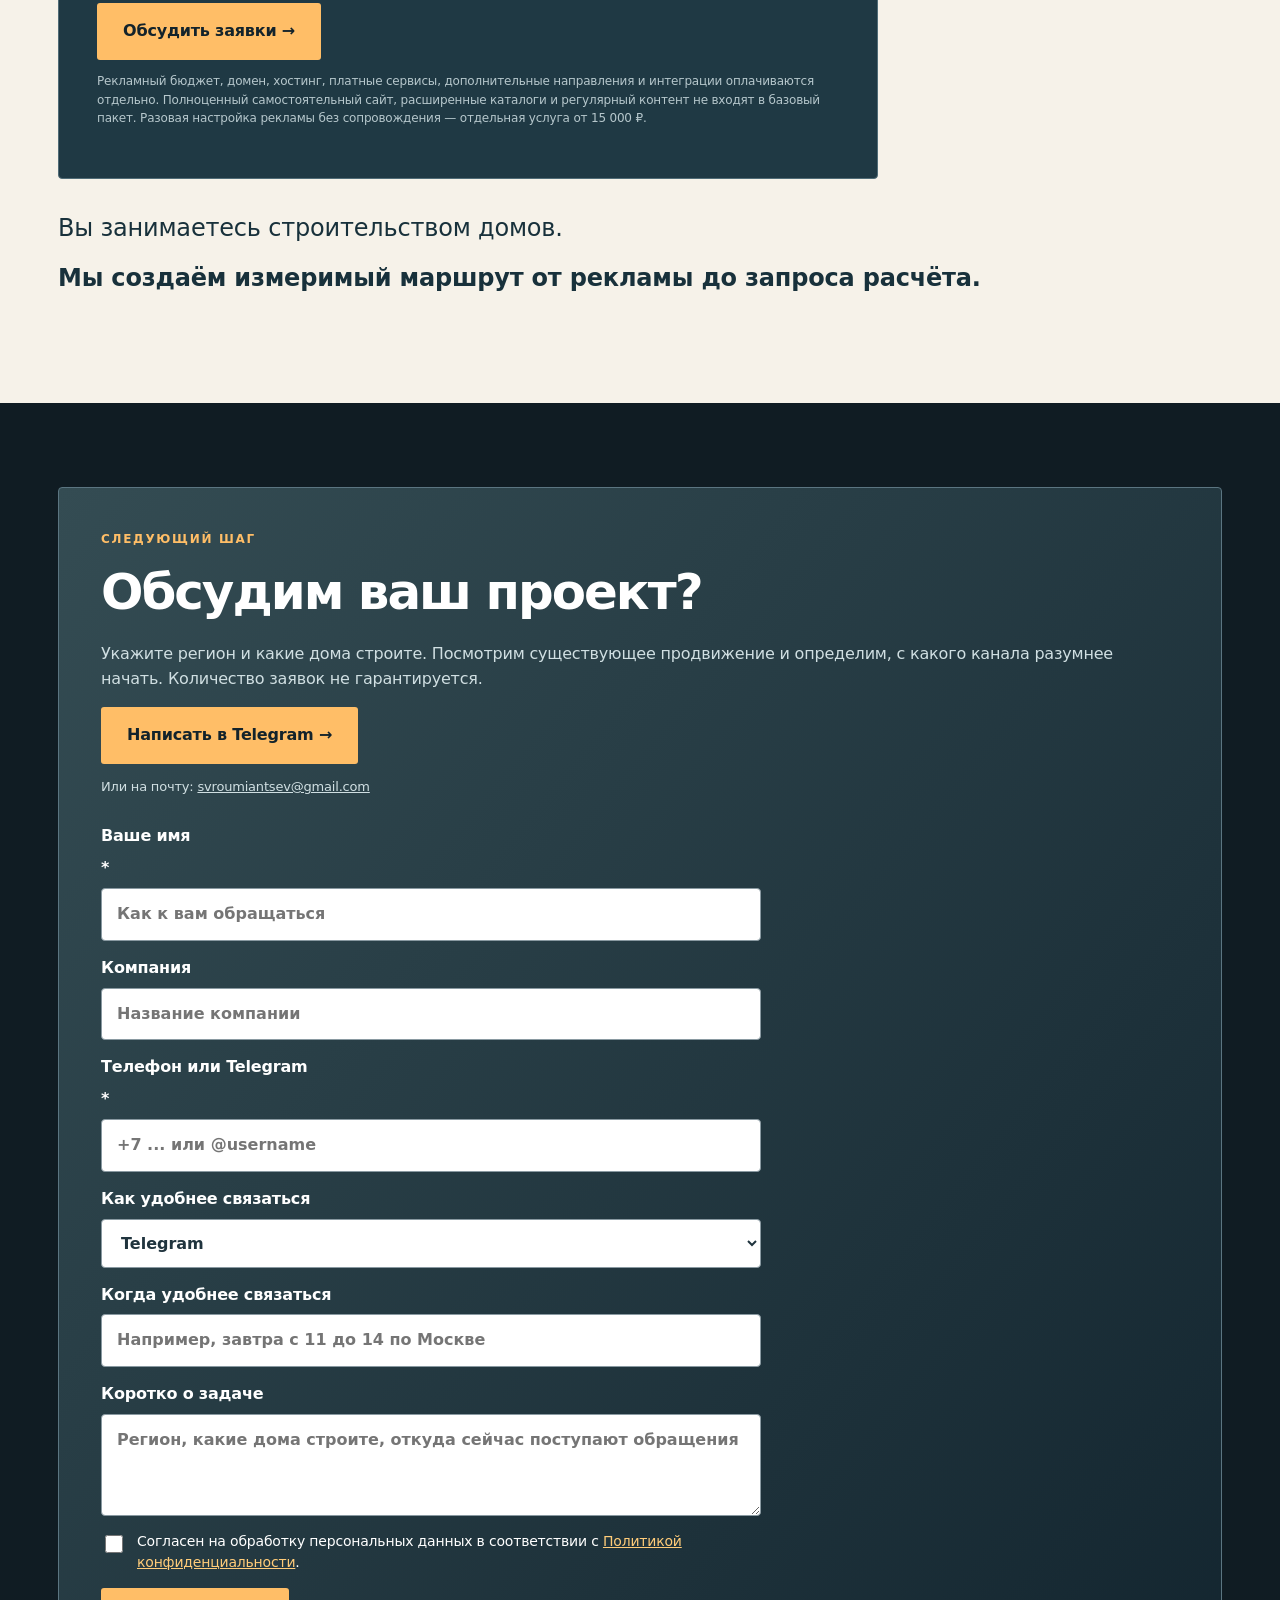
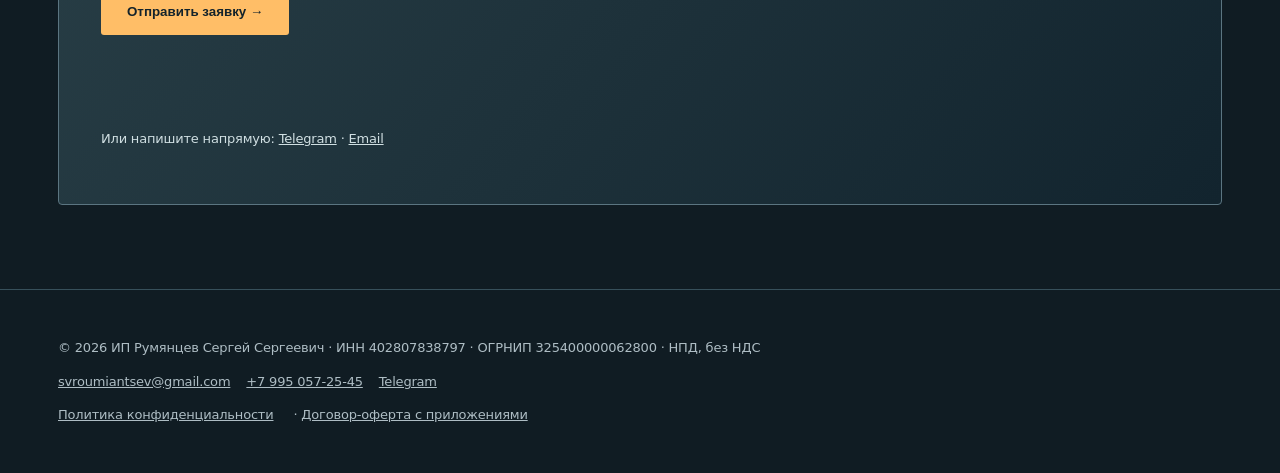
==== commit b7e7cbdb: "Position ANTISBOY around advertising leads and one-channel funnel" ====
--- a/index.html
+++ b/index.html
@@ -1,5 +1,5 @@
 <!doctype html>
-<html lang="ru"><head><meta name="yandex-verification" content="2708bbfb1cf5a9b8" /><meta charset="utf-8"><meta name="viewport" content="width=device-width,initial-scale=1"><title>АНТИСБОЙ — маркетинговая система для строительных компаний</title><meta name="description" content="Лендинг, контент и система обращений для строительных компаний — 30 000 рублей в месяц."><link rel="canonical" href="https://antisboy.ru/"><meta name="robots" content="index,follow,max-image-preview:large"><meta property="og:type" content="website"><meta property="og:locale" content="ru_RU"><meta property="og:site_name" content="АНТИСБОЙ"><meta property="og:title" content="АНТИСБОЙ — маркетинг для строительных компаний"><meta property="og:description" content="Лендинг, контент и воронка обращений для строительных компаний. Система продаж за 4 рабочих дня."><meta property="og:url" content="https://antisboy.ru/"><meta name="twitter:card" content="summary"><meta name="theme-color" content="#12242e"><style>
+<html lang="ru"><head><meta name="yandex-verification" content="2708bbfb1cf5a9b8" /><meta charset="utf-8"><meta name="viewport" content="width=device-width,initial-scale=1"><title>АНТИСБОЙ — заявки на строительство домов: реклама и аналитика</title><meta name="description" content="Привлечение и контроль заявок на строительство домов: один рекламный канал, посадочная страница, формы и аналитика. АНТИСБОЙ — от 30 000 ₽/мес., рекламный бюджет отдельно."><link rel="canonical" href="https://antisboy.ru/"><meta name="robots" content="index,follow,max-image-preview:large"><meta property="og:type" content="website"><meta property="og:locale" content="ru_RU"><meta property="og:site_name" content="АНТИСБОЙ"><meta property="og:title" content="АНТИСБОЙ — заявки на строительство домов"><meta property="og:description" content="Реклама, посадочная страница, заявки и аналитика для строительных компаний. Первый этап — после согласования задачи и доступов."><meta property="og:url" content="https://antisboy.ru/"><meta name="twitter:card" content="summary"><meta name="theme-color" content="#12242e"><style>
 :root{--bg:#12242e;--bg2:#1d3540;--cream:#f4f1e9;--muted:#aec0c8;--gold:#e9b466;--line:#37505b}*{box-sizing:border-box}html{scroll-behavior:smooth}body{margin:0;background:var(--bg);color:#fff;font:16px/1.55 system-ui,-apple-system,'Segoe UI',Arial,sans-serif}a{color:inherit}header{position:sticky;top:0;z-index:5;background:#12242ef0;border-bottom:1px solid var(--line);backdrop-filter:blur(12px)}.wrap{max-width:1140px;margin:auto;padding:0 28px}.top{height:76px;display:flex;align-items:center;justify-content:space-between;gap:20px}.brand{font-weight:900;letter-spacing:.09em;font-size:20px;text-decoration:none}.nav{display:flex;gap:24px}.nav a{text-decoration:none;color:#c8d5d8;font-size:14px}.btn{background:var(--gold);color:#13232b;text-decoration:none;padding:15px 22px;border-radius:7px;display:inline-block;font-weight:800;border:0;cursor:pointer}.btn.alt{background:transparent;color:#fff;border:1px solid #8299a4}.hero{min-height:730px;display:grid;grid-template-columns:1.15fr .85fr;align-items:center;gap:55px;padding-top:84px;padding-bottom:95px}.eyebrow{color:var(--gold);text-transform:uppercase;letter-spacing:.16em;font-size:12px;font-weight:800}.hero h1{font-size:clamp(38px,5vw,69px);line-height:1.08;letter-spacing:-.045em;margin:25px 0}.gold{color:var(--gold)}.lead{color:#c9d6da;font-size:20px}.hero-art{border:1px solid #51707b;border-radius:14px;aspect-ratio:4/5;overflow:hidden;position:relative;background:linear-gradient(160deg,#334e50 0%,#1e353b 50%,#091b24 100%);box-shadow:0 30px 70px #06101890}.house{position:absolute;inset:32% 8% 12%;background:linear-gradient(180deg,#475d65 0 22%,#1b2a2e 22% 100%);clip-path:polygon(0 22%,48% 0,100% 22%,100% 100%,0 100%);border-bottom:15px solid #10252e}.house:before{content:"";position:absolute;top:40%;left:10%;width:80%;height:40%;background:repeating-linear-gradient(90deg,#d8b777 0 16%,#273d48 16% 21%);box-shadow:0 0 40px #ecc27950}.art-note{position:absolute;bottom:24px;left:25px;background:#12242ee3;padding:12px 16px;font-size:13px;border-left:3px solid var(--gold)}.price{font-size:35px;font-weight:850;letter-spacing:-.03em;margin:25px 0 0}.small{color:var(--muted);font-size:13px}.chips{display:flex;flex-wrap:wrap;gap:10px;margin-top:22px}.chips span{border:1px solid var(--line);border-radius:20px;padding:6px 12px;font-size:13px;color:#d3e0e4}section{padding:84px 0}section h2{font-size:clamp(29px,3.3vw,44px);line-height:1.18;letter-spacing:-.025em;margin:14px 0 20px}.sub{color:var(--muted);font-size:18px;max-width:780px}.light{background:var(--cream);color:#18313b}.light .sub{color:#586971}.grid3{display:grid;grid-template-columns:repeat(3,1fr);gap:18px;margin-top:34px}.grid4{display:grid;grid-template-columns:repeat(4,1fr);gap:14px;margin-top:33px}.tile{padding:27px;border:1px solid var(--line);border-radius:10px;background:#203844}.light .tile{background:#fff;border-color:#dedfdc}.tile h3{margin:8px 0 10px;font-size:21px;line-height:1.25}.tile p{margin:0;color:#c9d5d9}.light .tile p{color:#59676d}.n{color:var(--gold);font-weight:900;font-size:15px}.light .n{color:#9b6a24}.statement{margin-top:34px;padding:25px;background:#203844;border-left:4px solid var(--gold);font-size:19px}.steps{display:grid;grid-template-columns:repeat(4,1fr);gap:15px;margin-top:35px}.steps .tile{min-height:250px}.mini{font-size:13px;color:var(--muted)}.channel{border-top:3px solid var(--gold)}.plans{display:grid;grid-template-columns:1fr 1fr;gap:20px;margin:30px 0}.plan{background:#24414c;border:1px solid #5b7481;padding:27px;border-radius:10px}.plan strong{font-size:38px}.plan p{color:#d1dcdf;margin:8px 0}.offer{max-width:820px;background:#1f3944;border:1px solid #506c77;padding:38px;border-radius:15px}.offer ul{padding-left:22px;line-height:2}.offer .fine{font-size:12px;color:#b6c7cc}.faq{display:grid;grid-template-columns:1fr 1fr;gap:22px}.contact{background:linear-gradient(130deg,#344c53,#12242e);padding:42px;border-radius:14px;border:1px solid #5b7581}.contact p{color:#d0dfe2}footer{border-top:1px solid var(--line);padding:35px 0;color:#aebdc4;font-size:13px}footer a{margin-right:16px}.notice{padding:12px;background:#e9b466;color:#1b2c33;text-align:center;font-size:13px;font-weight:700}.consent{display:flex;gap:10px;align-items:flex-start;font-size:13px;color:#d0dfe2;margin-top:16px}.consent input{margin-top:4px}.form{display:grid;gap:12px;margin-top:20px}.form input,.form textarea{width:100%;background:#102733;color:white;border:1px solid #708894;border-radius:6px;padding:13px;font:inherit}.form button:disabled{opacity:.5;cursor:not-allowed}@media(max-width:800px){.nav{display:none}.hero{grid-template-columns:1fr;padding-top:46px}.hero-art{aspect-ratio:16/10}.grid3,.grid4,.steps,.plans,.faq{grid-template-columns:1fr}section{padding:58px 0}.wrap{padding:0 19px}.top{height:65px}.hero h1{font-size:39px}}
 
 /* Editorial upgrade — original design inspired by the clarity of US home-builder agency sites */
@@ -73,14 +73,14 @@
 
 <header><div class="wrap top"><a class="brand" href="#top">АНТИСБОЙ</a><nav class="nav"><a href="#problems">Проблема</a><a href="#system">Система</a><a href="#process">Подход</a><a href="#channels">Каналы</a><a href="#price">Стоимость</a></nav><a href="#contact" class="btn">Обсудить проект</a></div></header>
 <main>
-<div class="wrap"><section class="hero" id="top"><div class="hero-copy"><div class="eyebrow">Маркетинговая система продаж для строительных компаний</div><h1><span class="hero-premise">Ваши дома должны не просто красиво выглядеть в соцсетях.</span><span class="hero-impact">ОНИ ДОЛЖНЫ ПРОДАВАТЬСЯ.</span></h1><p class="lead hero-offer"><span>Создадим посадочный сайт,</span><span>наладим контент в Telegram, MAX и ВКонтакте</span><span>и свяжем всё в одну воронку обращений.</span></p><p class="price">30 000 ₽/мес.</p><p class="small">Сотрудничество от 3 месяцев</p><a class="btn" href="#contact">Обсудить проект →</a><div class="chips"><span>Лендинг</span><span>2–3 поста в неделю</span><span>3 площадки</span><span>Воронка заявок</span><span>Аналитика</span></div></div><div class="hero-slider" aria-label="Фотографии загородных домов" tabindex="0"><div class="hero-slides"><figure class="hero-slide active"><img src="assets/antisboy-house-1.webp" alt="Современный загородный дом в лесу" fetchpriority="high" onerror="this.onerror=null;this.src='https://images.unsplash.com/photo-1600596542815-ffad4c1539a9?auto=format&amp;fit=crop&amp;w=1100&amp;q=80'"></figure><figure class="hero-slide"><img src="assets/antisboy-house-2.webp" alt="Современный барнхаус с панорамными окнами" loading="lazy" onerror="this.onerror=null;this.src='https://images.unsplash.com/photo-1600047509782-20d39509f26d?auto=format&amp;fit=crop&amp;w=1100&amp;q=80'"></figure><figure class="hero-slide"><img src="assets/antisboy-house-3.webp" alt="Современный двухэтажный загородный дом" loading="lazy" onerror="this.onerror=null;this.src='https://images.unsplash.com/photo-1600607687920-4e2a09cf159d?auto=format&amp;fit=crop&amp;w=1100&amp;q=80'"></figure></div><button class="slide-arrow prev" type="button" aria-label="Предыдущая фотография">‹</button><button class="slide-arrow next" type="button" aria-label="Следующая фотография">›</button><div class="slide-dots" aria-label="Выбор фотографии"><button class="active" type="button" aria-label="Фотография 1" aria-current="true"></button><button type="button" aria-label="Фотография 2"></button><button type="button" aria-label="Фотография 3"></button></div></div></section></div>
-<section class="light" id="problems"><div class="wrap"><div class="eyebrow">Где теряются покупатели</div><h2 class="problem-headline"><span class="problem-intro">Вы строите хорошие дома.</span><span class="problem-accent">ОСТАЁТСЯ ОБЪЯСНИТЬ ПОКУПАТЕЛЮ, ПОЧЕМУ КУПИТЬ ДОМ ОН ДОЛЖЕН У ВАС.</span></h2><p class="sub">Проблема не только в рекламном объявлении. Покупателя нужно заинтересовать, привести к вам и не потерять по пути от красивой картинки до разговора с менеджером.</p><div class="grid3"><div class="tile"><span class="n">01</span><h3>Красивых фотографий недостаточно</h3><p>Покупателю нужны ответы на вопросы о технологии, сроках, комплектации и гарантиях.</p></div><div class="tile"><span class="n">02</span><h3>Сайт и соцсети отдельно от продаж</h3><p>Публикации не подводят к следующему шагу: смете, выбору проекта или просмотру.</p></div><div class="tile"><span class="n">03</span><h3>Неясно, откуда приходят заявки</h3><p>Бюджет расходуется, но собственник не видит, какие источники приводят покупателей.</p></div></div><div class="statement problem-statement">Система маркетинга <strong>АНТИСБОЙ</strong> создаёт путь покупателя: от первого интереса к дому — до обращения к вашему менеджеру. С понятными действиями на каждом этапе и измеримыми результатами.</div></div></section>
-<section id="system"><div class="wrap"><div class="editorial-band"><img src="https://images.unsplash.com/photo-1600047509807-ba8f99d2cdde?auto=format&fit=crop&w=1400&q=82" loading="lazy" alt="Загородный дом с современной архитектурой"><div><span class="eyebrow">СТРОИТЕЛЬСТВО × СИСТЕМА ПРОДАЖ</span><p>Сначала появляется интерес.<br><strong>Потом — доверие.<br>ЗАТЕМ — ПРОДАЖА.</strong></p></div></div><div class="eyebrow">Как работает система</div><h2>Не просто сайт и посты.<br>Система АНТИСБОЙ, которая ведёт покупателя к вам.</h2><p class="sub">АНТИСБОЙ соединяет контент, посадочную страницу и обработку обращений в единую воронку продаж. Каждый её элемент помогает покупателю сделать следующий шаг — от первого интереса к дому до обращения к вашему менеджеру.</p><div class="grid4"><article class="tile"><span class="n">01</span><h3>Внимание</h3><p>Публикации о проектах, технологиях и строительстве.</p></article><article class="tile"><span class="n">02</span><h3>Выбор</h3><p>Лендинг с аргументами, вариантами комплектаций и ответами.</p></article><article class="tile"><span class="n">03</span><h3>Обращение</h3><p>Расчёт, уведомление и передача заявки менеджеру.</p></article><article class="tile"><span class="n">04</span><h3>Измерение</h3><p>Переходы, источники заявок и корректировка воронки.</p></article></div></div></section>
-<section class="light" id="process"><div class="wrap"><div class="eyebrow">АНТИСБОЙ изнутри</div><h2><span class="process-headline-accent">СИСТЕМА ПРОДАЖ ЗА 4 РАБОЧИХ ДНЯ</span></h2><p class="sub">Мы не начинаем с публикации постов. Сначала изучаем бизнес и покупателей, затем проектируем воронку и запускаем её базовую версию.</p><div class="steps"><article class="tile"><span class="n">ДЕНЬ 1</span><h3>Интервью и аудит</h3><p>Изучаем активности и путь клиента, фиксируем места потерь.</p><p><b>Результат:</b> карта потерь.</p></article><article class="tile"><span class="n">ДЕНЬ 2</span><h3>Мини-кастдев</h3><p>Проверяем гипотезы на коротких интервью или существующих диалогах.</p><p><b>Результат:</b> потребности и возражения.</p></article><article class="tile"><span class="n">ДЕНЬ 3</span><h3>Проектирование</h3><p>Создаём схему лендинга, форм, контента и аналитики.</p><p><b>Результат:</b> воронка.</p></article><article class="tile"><span class="n">ДЕНЬ 4</span><h3>Сборка и запуск</h3><p>Базовый лендинг, форма, уведомления и стартовый контент.</p><p><b>Результат:</b> базовая версия системы.</p></article></div><p class="mini">Отсчёт после оплаты и предоставления исходных материалов и доступов. Индивидуальные интеграции согласовываются отдельно.</p></div></section>
-<section id="channels"><div class="wrap"><div class="eyebrow">Стратегия каналов</div><h2>Три площадки. Три задачи. <span class="channel-accent">СИСТЕМА ПРОДАЖ АНТИСБОЙ.</span></h2><p class="sub">Не повторяем посты на всех площадках бездумно. Выбираем роль каждой площадки по аудитории компании и измеряем результат.</p><div class="grid3"><article class="tile channel"><h3>ВКонтакте</h3><span class="n">ПРИВЛЕЧЕНИЕ</span><p>Проекты, видео со строек, экспертный контент. Платную рекламу тестируем по отдельному согласованию.</p></article><article class="tile channel"><h3>Telegram</h3><span class="n">ДОВЕРИЕ</span><p>Комплектации, этапы строительства, ответы на вопросы и доказательства компетенций.</p></article><article class="tile channel"><h3>MAX</h3><span class="n">ДОПОЛНИТЕЛЬНЫЙ КОНТАКТ</span><p>Присутствие там, где удобно покупателю, и дополнительный способ обратиться к компании.</p></article></div><p class="other-platforms">По желанию заказчика размещаем контент и на других площадках. Список площадок и объём работ согласовываем отдельно.</p><div class="statement">Мы не гадаем, какая соцсеть лучше. Проверяем, какие площадки приводят потенциальных покупателей именно вашей компании, и направляем усилия туда, где есть результат.</div><p class="small">Рекламные бюджеты не входят в стоимость ежемесячного обслуживания 30 000 ₽ и оплачиваются отдельно.</p></div></section>
-<section class="author-section" id="author"><div class="wrap"><div class="eyebrow">Кто стоит за АНТИСБОЙ</div><div class="author-layout"><div class="author-portrait"><img src="/assets/sergey-rumyantsev-portrait.webp" alt="Сергей Румянцев — автор системы АНТИСБОЙ. Иллюстрированный портрет" loading="lazy" width="840" height="1050"></div><div class="author-details"><h2 class="author-title">СЕРГЕЙ РУМЯНЦЕВ</h2><p class="author-subtitle">Маркетолог. Автор системы АНТИСБОЙ.</p><div class="author-facts"><div><strong>С 1991 года</strong><span>в маркетинге</span></div><div><strong>121</strong><span>реализованных проектов</span></div></div></div><blockquote class="author-quote">«Я не предлагаю просто вести соцсети. Я выстраиваю систему, в которой каждый материал помогает покупателю сделать следующий шаг к обращению».</blockquote></div></div></section>
-<section class="light" id="price"><div class="wrap"><div class="eyebrow">Стоимость и условия</div><h2>Весь маркетинг в одной системе.<br><span class="price-title-accent">МЫ ЗАМЕНЯЕМ ЦЕЛЫЙ ОТДЕЛ.</span></h2><p class="sub">Один подрядчик, понятный состав работ и фиксированная ежемесячная стоимость.</p><div class="plans"><div class="plan"><div class="eyebrow">Помесячная оплата</div><strong>30 000 ₽</strong><p>в месяц · три платежа</p><p>Всего за 3 месяца — 90 000 ₽</p></div><div class="plan"><div class="eyebrow">Скидка 10%</div><strong>81 000 ₽</strong><p>одним платежом за 3 месяца</p><p>Экономия — 9 000 ₽</p></div></div><div class="offer"><h3>Комплекс АНТИСБОЙ включает</h3><ul><li>Посадочный лендинг до 7 смысловых блоков</li><li>8–10 публикаций в месяц, адаптированных до 3 площадок</li><li>Два раунда правок на оригинальный материал</li><li>Маршрут обращения и уведомление менеджеру</li><li>Веб-аналитику и ежемесячный отчёт</li></ul><a class="btn" href="#contact">Обсудить проект →</a><p class="fine">Домен, хостинг, рекламные бюджеты и сторонние платные сервисы оплачиваются отдельно по тарифам поставщиков. Самостоятельная стоимость разработки лендинга — 40 000 ₽; порядок взаиморасчётов установлен договором-офертой.</p></div><p class="price-closing">Вы занимаетесь строительством домов.<br><strong>Мы выстраиваем маркетинг АНТИСБОЙ, который помогает покупателям дойти до вашего отдела продаж.</strong></p></div></section>
-<section id="contact"><div class="wrap"><div class="contact"><div class="eyebrow">Следующий шаг</div><h2>Обсудим ваш проект?</h2><p>Кратко разберём текущие активности и определим, с чего начать. Без обещаний гарантированного количества заявок.</p><a class="btn" href="https://t.me/Svroum" target="_blank" rel="noopener noreferrer">Написать в Telegram →</a><p class="small">Или на почту: <a href="mailto:svroumiantsev@gmail.com">svroumiantsev@gmail.com</a></p><form id="lead-form" class="lead-form"><label>Ваше имя <span aria-hidden="true">*</span><input name="name" required minlength="2" maxlength="120" autocomplete="name" placeholder="Как к вам обращаться"></label><label>Компания<input name="company" maxlength="160" autocomplete="organization" placeholder="Название компании"></label><label>Телефон или Telegram <span aria-hidden="true">*</span><input name="contact" required minlength="5" maxlength="180" placeholder="+7 ... или @username"></label><label>Как удобнее связаться<select name="contact_method"><option value="Telegram">Telegram</option><option value="Телефонный звонок">Телефонный звонок</option><option value="WhatsApp">WhatsApp</option><option value="Электронная почта">Электронная почта</option></select></label><label>Когда удобнее связаться<input name="contact_time" maxlength="160" placeholder="Например, завтра с 11 до 14 по Москве"></label><label>Коротко о задаче<textarea name="details" maxlength="2000" rows="3" placeholder="Что строите и какая задача стоит перед маркетингом"></textarea></label><label class="lead-consent"><input type="checkbox" name="consent" required> <span>Согласен на обработку персональных данных в соответствии с <a href="/privacy/" target="_blank" rel="noopener">Политикой конфиденциальности</a>.</span></label><div class="lead-hp" aria-hidden="true"><label>Сайт<input name="website" tabindex="-1" autocomplete="off"></label></div><button class="btn" type="submit">Отправить заявку →</button><p id="lead-status" role="status" aria-live="polite"></p></form><p class="small">Или напишите напрямую: <a href="https://t.me/Svroum" target="_blank" rel="noopener noreferrer">Telegram</a> · <a href="mailto:svroumiantsev@gmail.com">Email</a></p></div></div></section>
+<div class="wrap"><section class="hero" id="top"><div class="hero-copy"><div class="eyebrow">Заявки на строительство домов · маркетинг для строительных компаний</div><h1><span class="hero-premise">Строите хорошие дома?</span><span class="hero-impact">ПРЕВРАТИМ ИНТЕРЕС К НИМ В ЗАЯВКИ.</span></h1><p class="lead hero-offer"><span>Выбираем один канал привлечения: Яндекс Директ или Авито.</span><span>Связываем рекламу, презентацию проектов, запрос расчёта и передачу обращения менеджеру.</span><span>Отслеживаем источники и стоимость заявок — без обещаний гарантированного объёма.</span></p><p class="price">30 000 ₽/мес.</p><p class="small">Рекламный бюджет отдельно · Сотрудничество от 3 месяцев</p><a class="btn" href="#contact">Обсудить заявки →</a><div class="chips"><span>Один рекламный канал</span><span>Посадочная страница</span><span>Формы заявок</span><span>Яндекс Метрика</span><span>Оптимизация</span></div></div><div class="hero-slider" aria-label="Фотографии загородных домов" tabindex="0"><div class="hero-slides"><figure class="hero-slide active"><img src="assets/antisboy-house-1.webp" alt="Современный загородный дом в лесу" fetchpriority="high"></figure><figure class="hero-slide"><img src="assets/antisboy-house-2.webp" alt="Современный барнхаус с панорамными окнами" loading="lazy"></figure><figure class="hero-slide"><img src="assets/antisboy-house-3.webp" alt="Современный двухэтажный загородный дом" loading="lazy"></figure></div><button class="slide-arrow prev" type="button" aria-label="Предыдущая фотография">‹</button><button class="slide-arrow next" type="button" aria-label="Следующая фотография">›</button><div class="slide-dots" aria-label="Выбор фотографии"><button class="active" type="button" aria-label="Фотография 1" aria-current="true"></button><button type="button" aria-label="Фотография 2"></button><button type="button" aria-label="Фотография 3"></button></div></div></section></div>
+<section class="light" id="problems"><div class="wrap"><div class="eyebrow">Почему заявок недостаточно</div><h2 class="problem-headline"><span class="problem-intro">Объявления и фотографии ещё не означают продажу.</span><span class="problem-accent">ПОКУПАТЕЛЮ НУЖНО ДОЙТИ ДО РАСЧЁТА СТОИМОСТИ ДОМА.</span></h2><p class="sub">Проблема может быть в трафике, презентации проектов, форме обращения или скорости ответа. До запуска проверяем конкретную ситуацию, а не предлагаем всем одинаковый набор площадок.</p><div class="grid3"><div class="tile"><span class="n">01</span><h3>Нецелевой трафик</h3><p>Реклама приводит интересующихся, но не тех, кто готов обсуждать строительство.</p></div><div class="tile"><span class="n">02</span><h3>Нет понятного следующего шага</h3><p>Покупатель изучил проекты, но не увидел, как получить комплектацию и расчёт.</p></div><div class="tile"><span class="n">03</span><h3>Обращения без контроля</h3><p>Неясно, какие объявления дали запросы и кто из менеджеров взял их в работу.</p></div></div><div class="statement problem-statement">АНТИСБОЙ соединяет <strong>рекламу, страницу проекта и обработку заявок</strong> в одну измеримую систему. Конкретный состав определяется после знакомства с бизнесом.</div></div></section>
+<section id="system"><div class="wrap"><div class="editorial-band"><img src="assets/antisboy-house-2.webp" loading="lazy" alt="Загородный дом с современной архитектурой"><div><span class="eyebrow">РЕКЛАМА × СТРОИТЕЛЬСТВО × ЗАЯВКИ</span><p>Сначала — нужный покупатель.<br><strong>Затем — понятное предложение.<br>После — запрос расчёта.</strong></p></div></div><div class="eyebrow">Как работает АНТИСБОЙ</div><h2>От рекламного объявления<br>до заявки вашему менеджеру.</h2><p class="sub">Один основной канал, убедительная презентация домов и измеримый маршрут обращения. Контент в соцсетях используем дополнительно, если это помогает конкретной воронке.</p><div class="grid4"><article class="tile"><span class="n">01</span><h3>Привлечение</h3><p>Настраиваем согласованный канал: поиск Яндекса или продвижение на Авито.</p></article><article class="tile"><span class="n">02</span><h3>Выбор дома</h3><p>Показываем проекты, комплектации, преимущества и ответы на вопросы.</p></article><article class="tile"><span class="n">03</span><h3>Запрос расчёта</h3><p>Форма, уведомление и передача заявки ответственному менеджеру.</p></article><article class="tile"><span class="n">04</span><h3>Аналитика</h3><p>Измеряем источники обращений, расходы и результаты для оптимизации.</p></article></div></div></section>
+<section class="light" id="process"><div class="wrap"><div class="eyebrow">Порядок запуска</div><h2><span class="process-headline-accent">ПЕРВЫЕ 4 ДНЯ — СОБИРАЕМ ОСНОВУ ВОРОНКИ</span></h2><p class="sub">Срок отсчитывается после оплаты и получения материалов и доступов. Запуск платной рекламы зависит от модерации площадки, готовности кабинета и согласования бюджета.</p><div class="steps"><article class="tile"><span class="n">ДЕНЬ 1</span><h3>Диагностика</h3><p>Изучаем предложения, регион, текущие объявления и путь клиента.</p><p><b>Результат:</b> задачи и базовые метрики.</p></article><article class="tile"><span class="n">ДЕНЬ 2</span><h3>Аудитория и спрос</h3><p>Выбираем канал, коммерческие запросы и сообщения для покупателя.</p><p><b>Результат:</b> гипотезы кампании.</p></article><article class="tile"><span class="n">ДЕНЬ 3</span><h3>Система обращений</h3><p>Готовим посадочную страницу или доработку, форму и цели.</p><p><b>Результат:</b> путь до заявки.</p></article><article class="tile"><span class="n">ДЕНЬ 4</span><h3>Подготовка рекламы</h3><p>Собираем объявления и настройки, проверяем готовность к запуску.</p><p><b>Результат:</b> базовая система для согласования.</p></article></div><p class="mini">Объём доработки сайта, интеграции и доступные рекламные форматы фиксируются в задании до начала работ.</p></div></section>
+<section id="channels"><div class="wrap"><div class="eyebrow">Каналы привлечения</div><h2>Один основной канал.<br><span class="channel-accent">ПОНЯТНАЯ ЦЕНА ЗАЯВКИ.</span></h2><p class="sub">Не распыляем бюджет сразу на три соцсети. Выбираем инструмент по спросу, географии строительства и возможностям компании.</p><div class="grid3"><article class="tile channel"><h3>Яндекс Директ</h3><span class="n">ПОИСКОВЫЙ СПРОС</span><p>Объявления для тех, кто уже ищет строительство домов и расчёт цены.</p></article><article class="tile channel"><h3>Авито</h3><span class="n">КЛАССИФАЙДЫ</span><p>Упаковка и продвижение предложений компании, маршрутизация обращений.</p></article><article class="tile channel"><h3>Сайт и аналитика</h3><span class="n">КОНВЕРСИЯ И КОНТРОЛЬ</span><p>Презентация проектов, форма расчёта, Метрика и отчёт по доступным данным.</p></article></div><p class="other-platforms">VK, Telegram и MAX можно подключать как дополнительные точки доверия по отдельному согласованию.</p><div class="statement">Начинаем с одного рекламного канала и оцениваем не число постов, а качество обращений и стоимость привлечения.</div><p class="small">Рекламный бюджет не входит в вознаграждение 30 000 ₽/мес. и согласуется отдельно.</p></div></section>
+<section class="author-section" id="author"><div class="wrap"><div class="eyebrow">Кто стоит за АНТИСБОЙ</div><div class="author-layout"><div class="author-portrait"><img src="/assets/sergey-rumyantsev-portrait.webp" alt="Сергей Румянцев — автор системы АНТИСБОЙ. Иллюстрированный портрет" loading="lazy" width="840" height="1050"></div><div class="author-details"><h2 class="author-title">СЕРГЕЙ РУМЯНЦЕВ</h2><p class="author-subtitle">Маркетолог. Автор системы АНТИСБОЙ.</p><div class="author-facts"><div><strong>С 1991 года</strong><span>в маркетинге</span></div><div><strong>121</strong><span>реализованных проектов</span></div></div></div><blockquote class="author-quote">«Важны не охваты сами по себе, а понятный путь от рекламного обращения к запросу расчёта дома — и данные, по которым можно его улучшать».</blockquote></div></div></section>
+<section class="light" id="price"><div class="wrap"><div class="eyebrow">Стоимость и условия</div><h2>Реклама, заявки и аналитика.<br><span class="price-title-accent">ОДНА УПРАВЛЯЕМАЯ СИСТЕМА.</span></h2><p class="sub">Ведение одного согласованного канала привлечения, маршрута обращения и базовой аналитики. Без обещаний фиксированного числа заявок.</p><div class="plans"><div class="plan"><div class="eyebrow">Помесячная оплата</div><strong>30 000 ₽</strong><p>за расчётный месяц · минимум 3 месяца</p><p>Всего за 3 месяца — 90 000 ₽</p></div><div class="plan"><div class="eyebrow">Скидка 10%</div><strong>81 000 ₽</strong><p>одним платежом за 3 месяца</p><p>Экономия — 9 000 ₽</p></div></div><div class="offer"><h3>Что входит в АНТИСБОЙ</h3><ul><li>Анализ предложения компании, региона и конкурентов</li><li>Настройка и ведение одного согласованного рекламного канала — Яндекс Директ (поиск) или Авито</li><li>Базовая посадочная страница под одно предложение или согласованная доработка существующей страницы</li><li>Форма обращения и уведомление ответственного менеджера</li><li>Яндекс Метрика, доступные цели, отчёт и оптимизация кампании</li></ul><a class="btn" href="#contact">Обсудить заявки →</a><p class="fine">Рекламный бюджет, домен, хостинг, платные сервисы, дополнительные направления и интеграции оплачиваются отдельно. Полноценный самостоятельный сайт, расширенные каталоги и регулярный контент не входят в базовый пакет. Разовая настройка рекламы без сопровождения — отдельная услуга от 15 000 ₽.</p></div><p class="price-closing">Вы занимаетесь строительством домов.<br><strong>Мы создаём измеримый маршрут от рекламы до запроса расчёта.</strong></p></div></section>
+<section id="contact"><div class="wrap"><div class="contact"><div class="eyebrow">Следующий шаг</div><h2>Обсудим ваш проект?</h2><p>Укажите регион и какие дома строите. Посмотрим существующее продвижение и определим, с какого канала разумнее начать. Количество заявок не гарантируется.</p><a class="btn" href="https://t.me/Svroum" target="_blank" rel="noopener noreferrer">Написать в Telegram →</a><p class="small">Или на почту: <a href="mailto:svroumiantsev@gmail.com">svroumiantsev@gmail.com</a></p><form id="lead-form" class="lead-form"><label>Ваше имя <span aria-hidden="true">*</span><input name="name" required minlength="2" maxlength="120" autocomplete="name" placeholder="Как к вам обращаться"></label><label>Компания<input name="company" maxlength="160" autocomplete="organization" placeholder="Название компании"></label><label>Телефон или Telegram <span aria-hidden="true">*</span><input name="contact" required minlength="5" maxlength="180" placeholder="+7 ... или @username"></label><label>Как удобнее связаться<select name="contact_method"><option value="Telegram">Telegram</option><option value="Телефонный звонок">Телефонный звонок</option><option value="WhatsApp">WhatsApp</option><option value="Электронная почта">Электронная почта</option></select></label><label>Когда удобнее связаться<input name="contact_time" maxlength="160" placeholder="Например, завтра с 11 до 14 по Москве"></label><label>Коротко о задаче<textarea name="details" maxlength="2000" rows="3" placeholder="Регион, какие дома строите, откуда сейчас поступают обращения"></textarea></label><label class="lead-consent"><input type="checkbox" name="consent" required> <span>Согласен на обработку персональных данных в соответствии с <a href="/privacy/" target="_blank" rel="noopener">Политикой конфиденциальности</a>.</span></label><div class="lead-hp" aria-hidden="true"><label>Сайт<input name="website" tabindex="-1" autocomplete="off"></label></div><button class="btn" type="submit">Отправить заявку →</button><p id="lead-status" role="status" aria-live="polite"></p></form><p class="small">Или напишите напрямую: <a href="https://t.me/Svroum" target="_blank" rel="noopener noreferrer">Telegram</a> · <a href="mailto:svroumiantsev@gmail.com">Email</a></p></div></div></section>
 </main><footer><div class="wrap"><p>© 2026 ИП Румянцев Сергей Сергеевич · ИНН 402807838797 · ОГРНИП 325400000062800 · НПД, без НДС</p><p><a href="mailto:svroumiantsev@gmail.com">svroumiantsev@gmail.com</a><a href="tel:+79950572545">+7 995 057-25-45</a><a href="https://t.me/Svroum">Telegram</a></p><p><a href="/privacy/">Политика конфиденциальности</a> · <a href="/offer/">Договор-оферта с приложениями</a></p></div></footer><script>
 (()=>{const el=document.querySelector('.hero-slider');if(!el)return;const slides=[...el.querySelectorAll('.hero-slide')];const dots=[...el.querySelectorAll('.slide-dots button')];let i=0;let timer;const show=n=>{i=(n+slides.length)%slides.length;slides.forEach((slide,k)=>slide.classList.toggle('active',k===i));dots.forEach((dot,k)=>{dot.classList.toggle('active',k===i);if(k===i)dot.setAttribute('aria-current','true');else dot.removeAttribute('aria-current')})};const stop=()=>clearInterval(timer);const play=()=>{stop();if(!window.matchMedia('(prefers-reduced-motion: reduce)').matches)timer=setInterval(()=>show(i+1),5500)};el.querySelector('.prev').addEventListener('click',()=>{show(i-1);play()});el.querySelector('.next').addEventListener('click',()=>{show(i+1);play()});dots.forEach((dot,k)=>dot.addEventListener('click',()=>{show(k);play()}));el.addEventListener('keydown',e=>{if(e.key==='ArrowLeft'||e.key==='ArrowRight'){e.preventDefault();show(i+(e.key==='ArrowLeft'?-1:1));play()}});el.addEventListener('mouseenter',stop);el.addEventListener('mouseleave',play);el.addEventListener('focusin',stop);el.addEventListener('focusout',play);document.addEventListener('visibilitychange',()=>document.hidden?stop():play());play()})();
 </script><script>(()=>{const form=document.getElementById("lead-form");if(!form)return;const status=document.getElementById("lead-status");const button=form.querySelector('button[type="submit"]');let began=false;form.addEventListener("focusin",e=>{if(!began&&e.target.matches("input,textarea,select")){began=true;if(typeof ym==="function")ym(113901349,"reachGoal","lead_form_start")}});form.addEventListener("submit",async(e)=>{e.preventDefault();if(!form.reportValidity())return;button.disabled=true;status.textContent="Отправляем заявку…";const v=Object.fromEntries(new FormData(form).entries());try{const ctl=new AbortController();const timeout=setTimeout(()=>ctl.abort(),12000);let r;try{r=await fetch("https://typxvvoukgburdntbcpd.supabase.co/functions/v1/submit-lead",{method:"POST",headers:{"Content-Type":"application/json"},body:JSON.stringify({...v,consent:form.elements.consent.checked}),signal:ctl.signal})}finally{clearTimeout(timeout)}const result=await r.json();if(!r.ok||!result.ok)throw new Error(result.error||"Ошибка отправки");form.reset();began=false;status.textContent="Спасибо! Заявка отправлена. Мы свяжемся с вами.";if(typeof ym==="function")ym(113901349,"reachGoal","lead_submitted");}catch(err){status.textContent=(err.message||"Ошибка связи")+". Можно написать нам в Telegram: @Svroum."}finally{button.disabled=false}})})();</script><script>document.addEventListener("click",function(e){const a=e.target.closest('a[href^="https://t.me/Svroum"]');if(a&&typeof ym==="function")ym(113901349,"reachGoal","telegram_click")});</script><noscript><div><img src="https://mc.yandex.ru/watch/113901349" style="position:absolute;left:-9999px" alt=""></div></noscript></body></html>
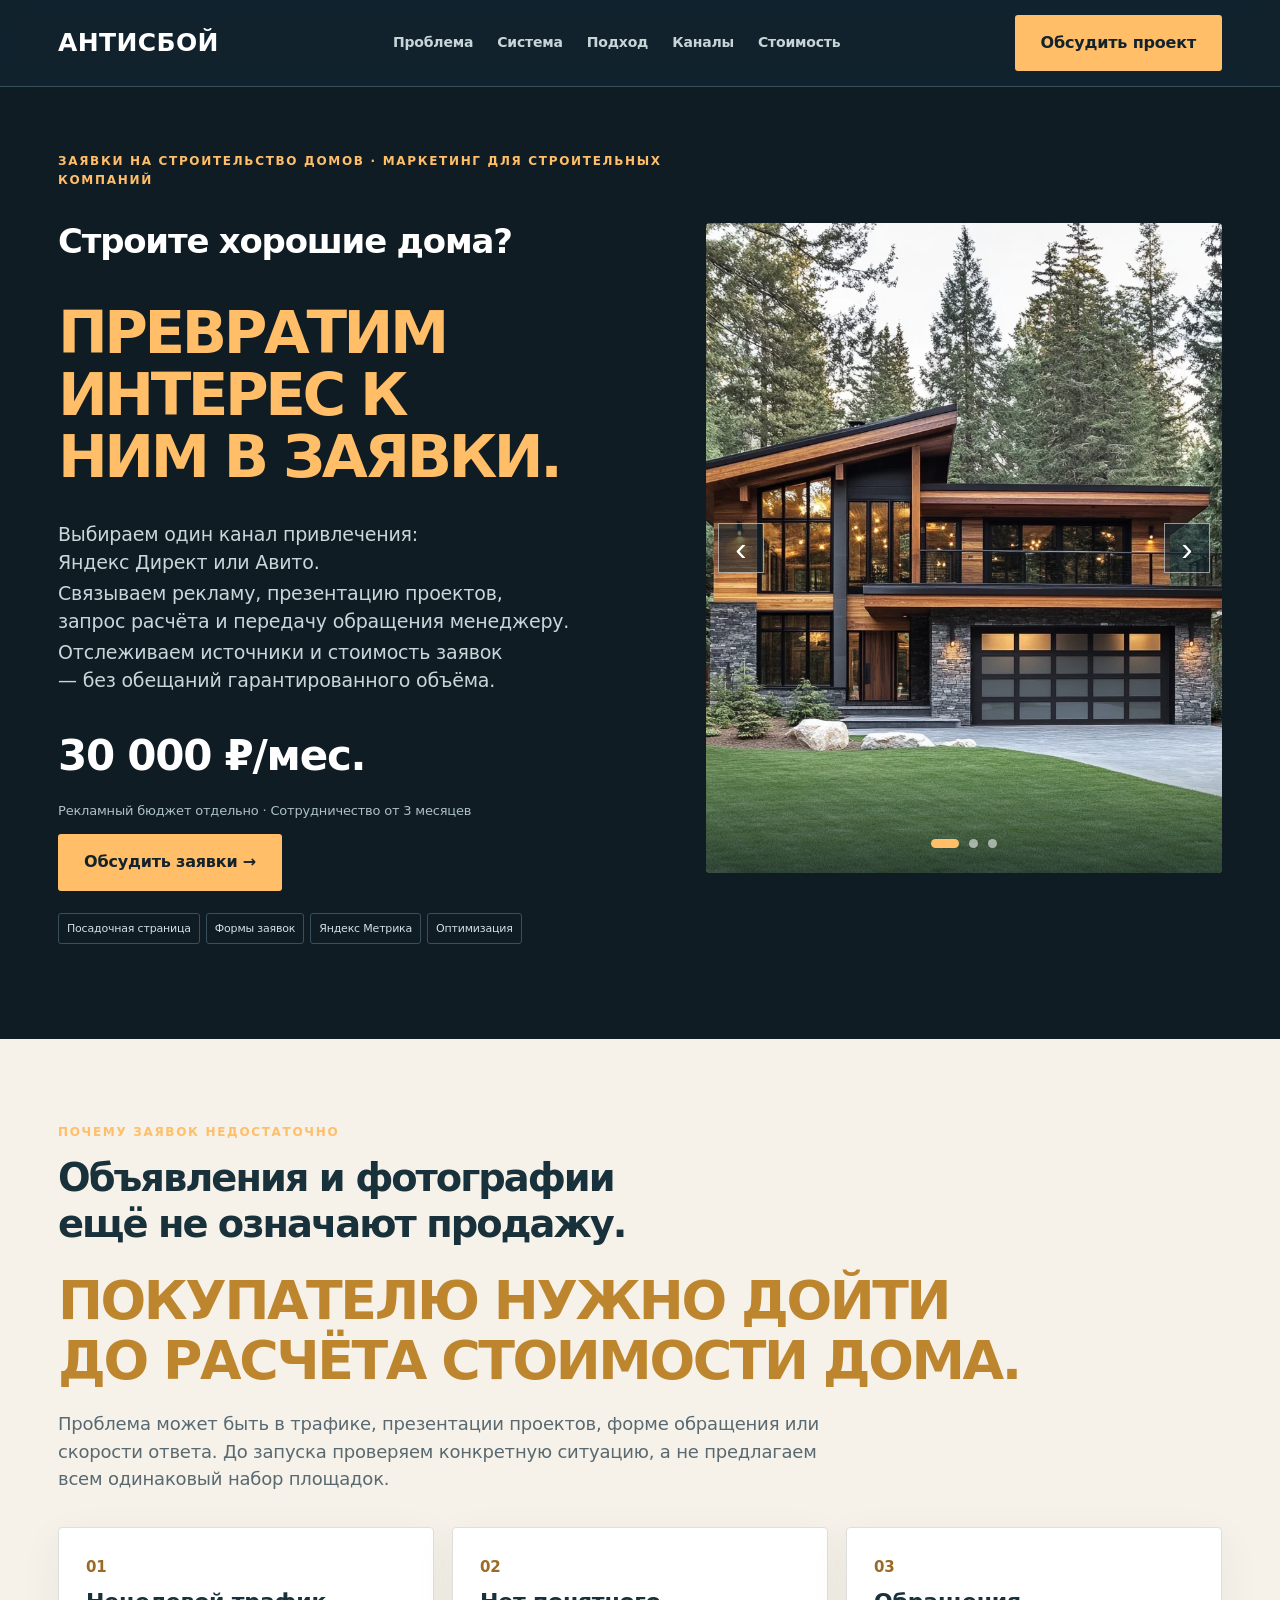
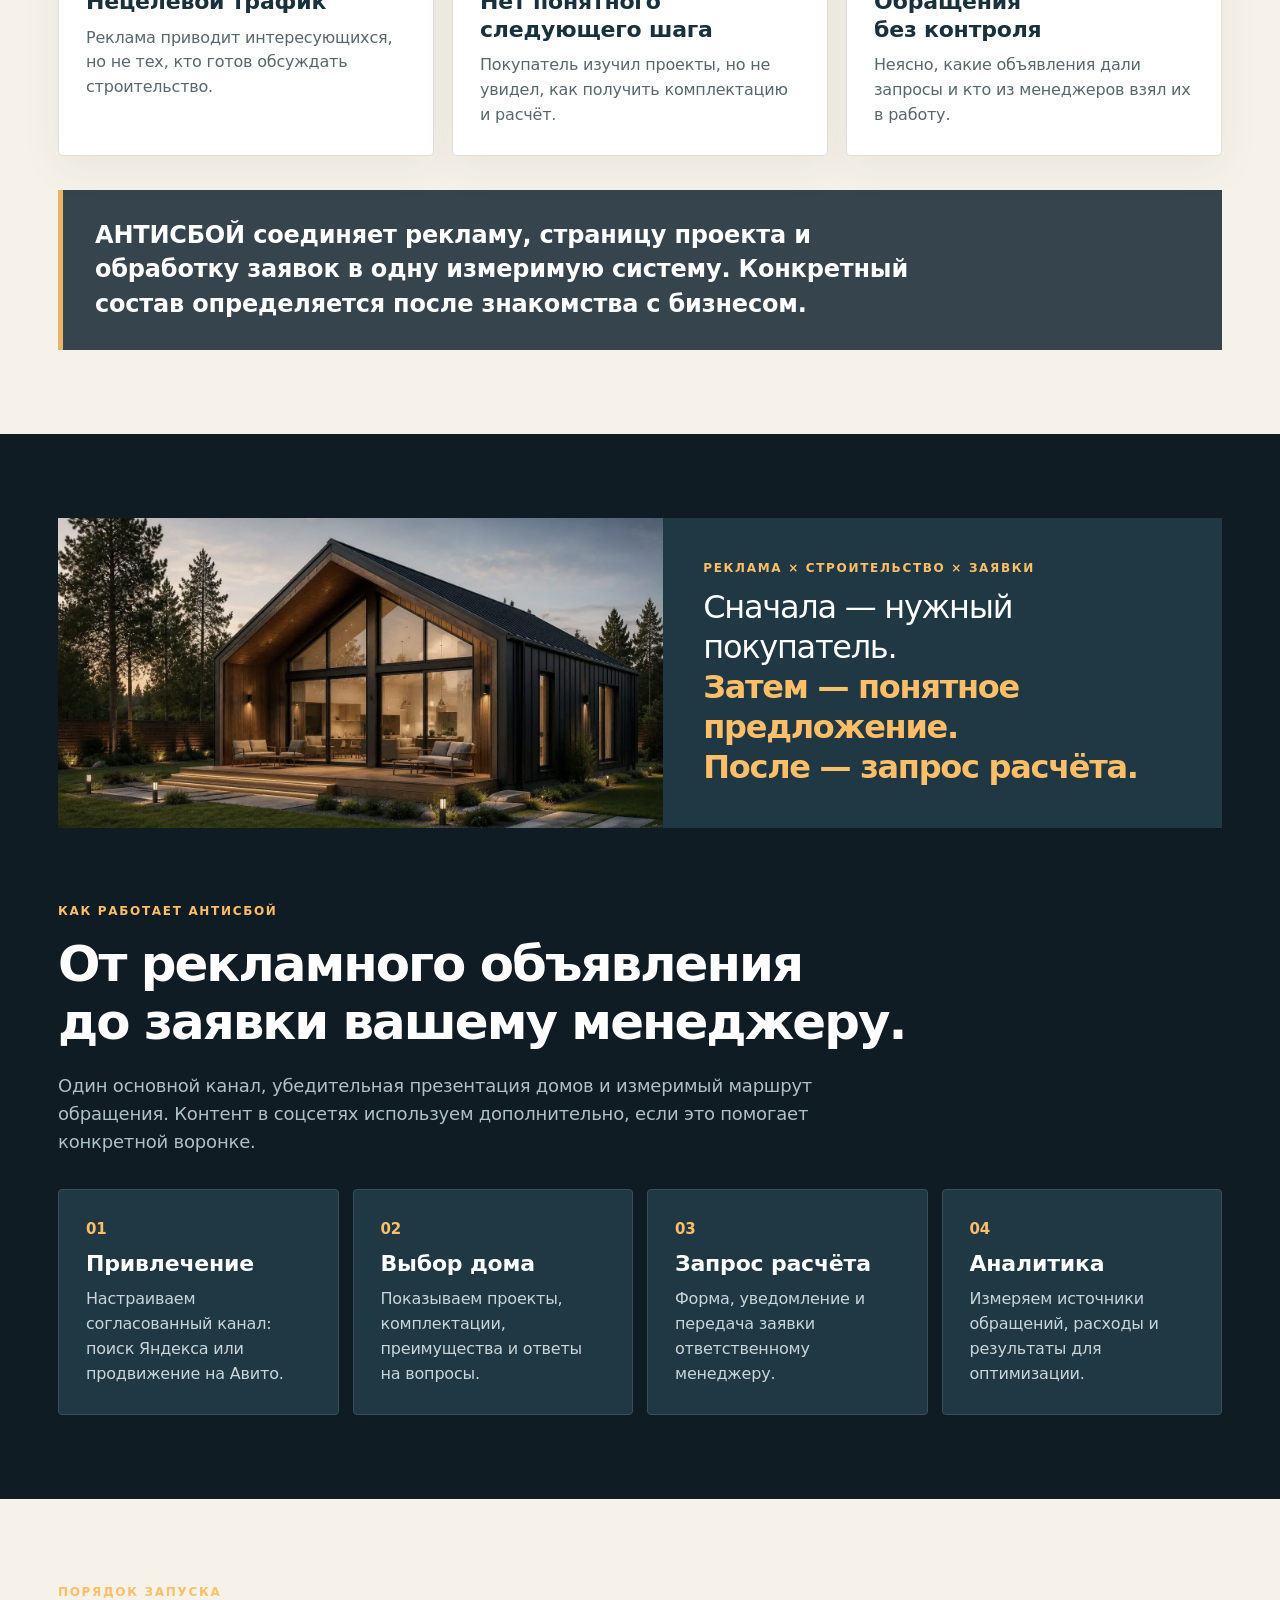
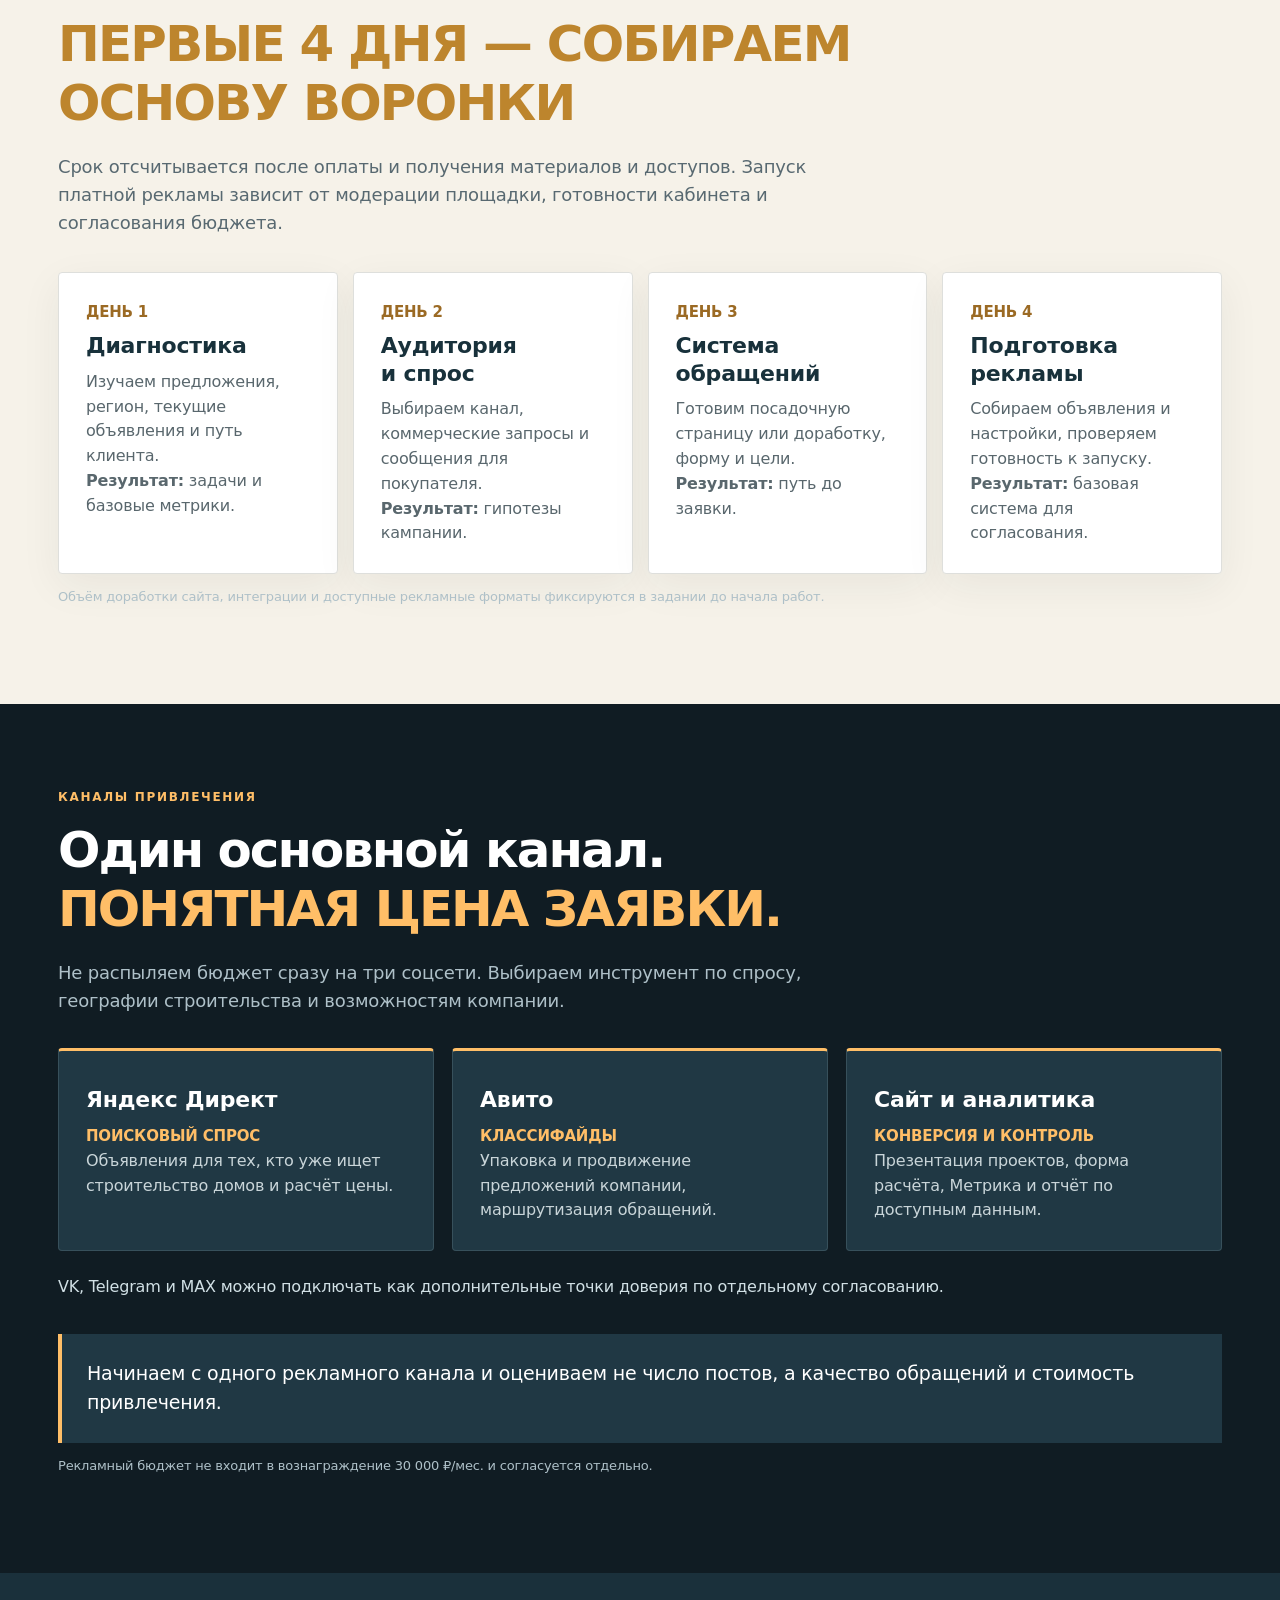
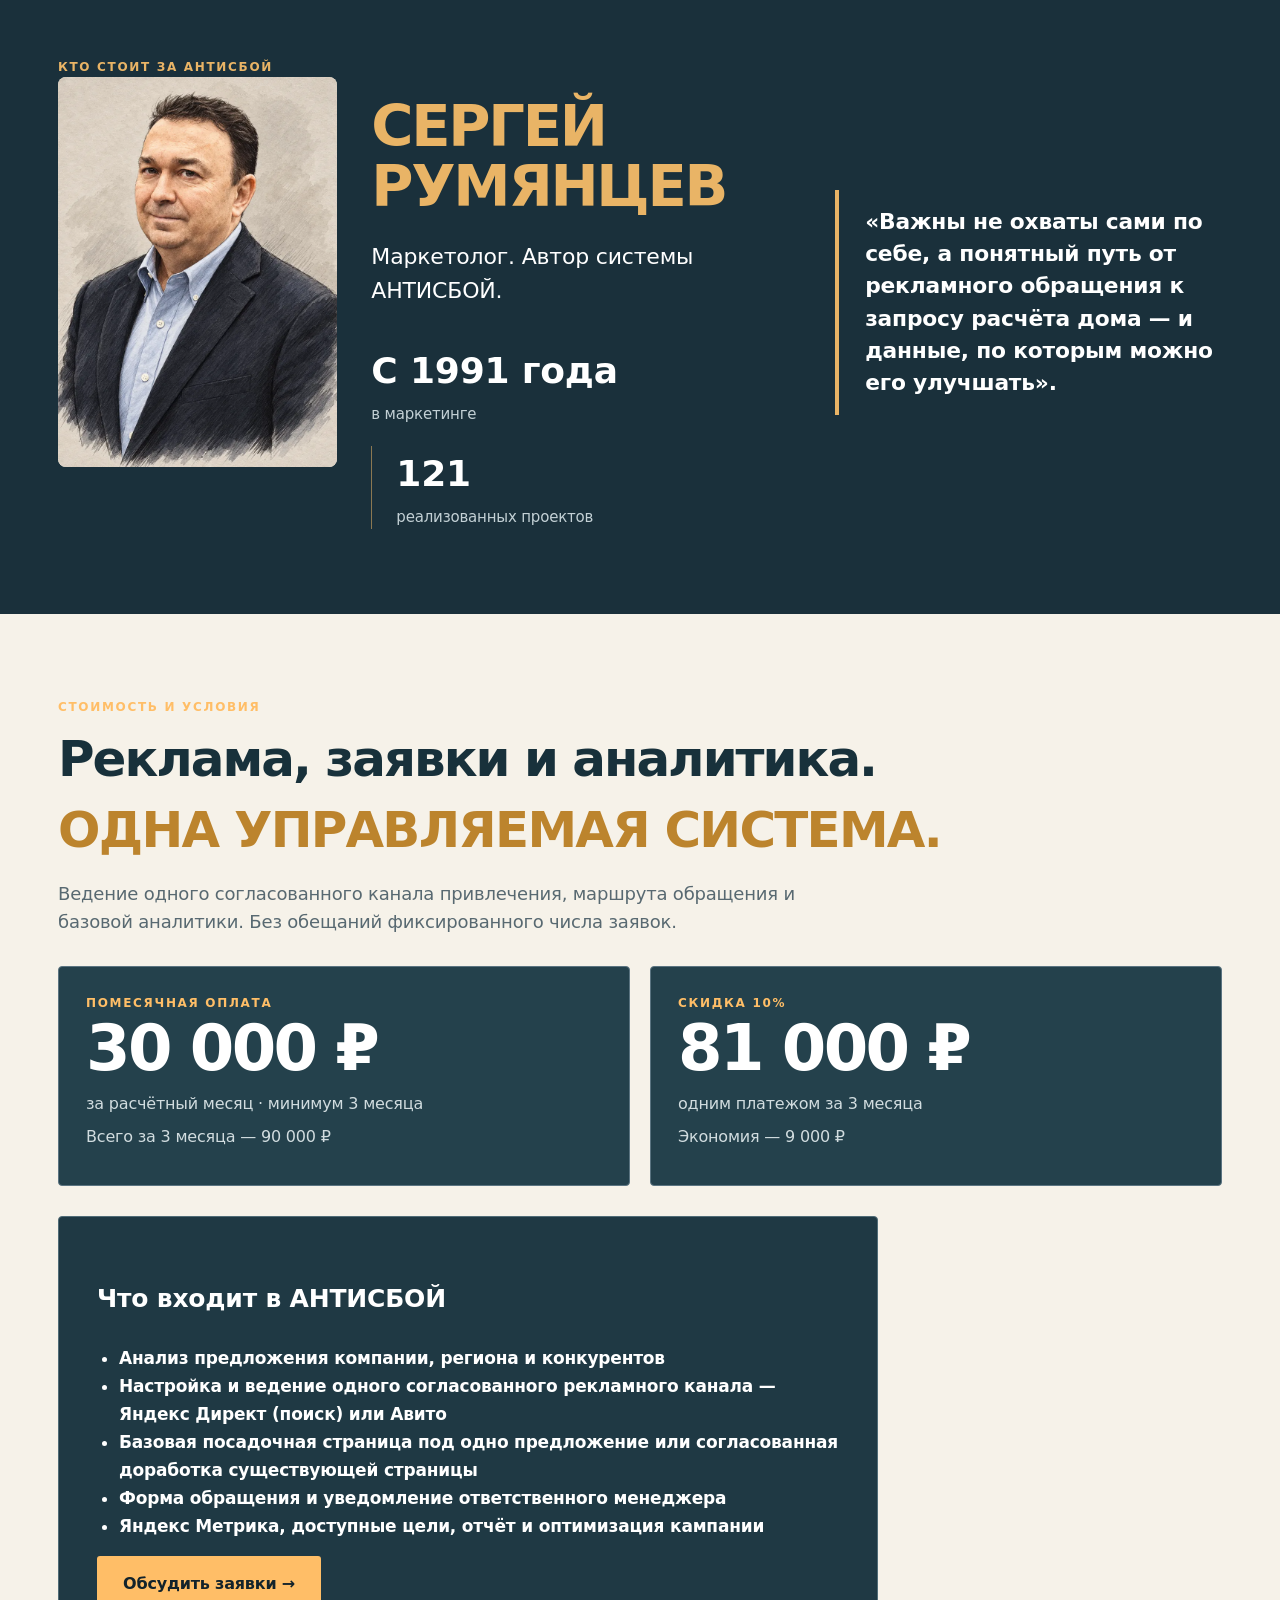
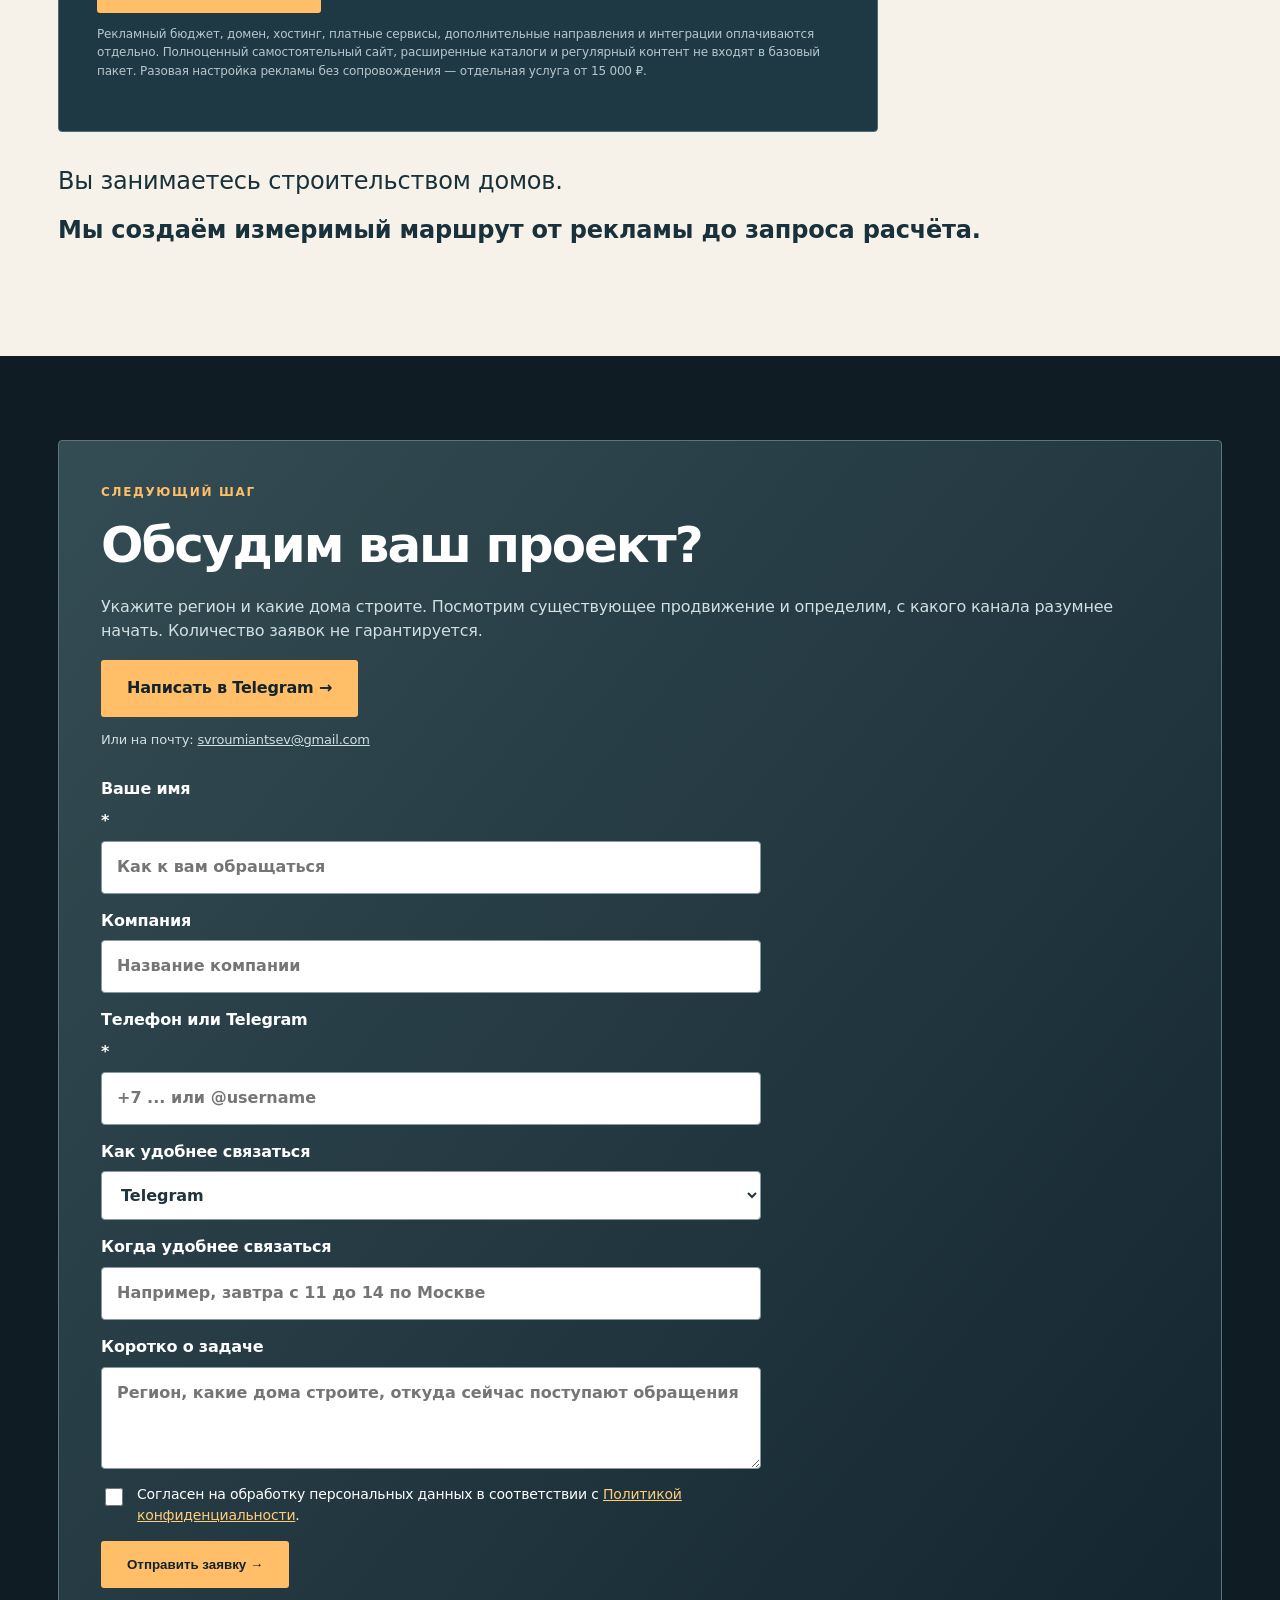
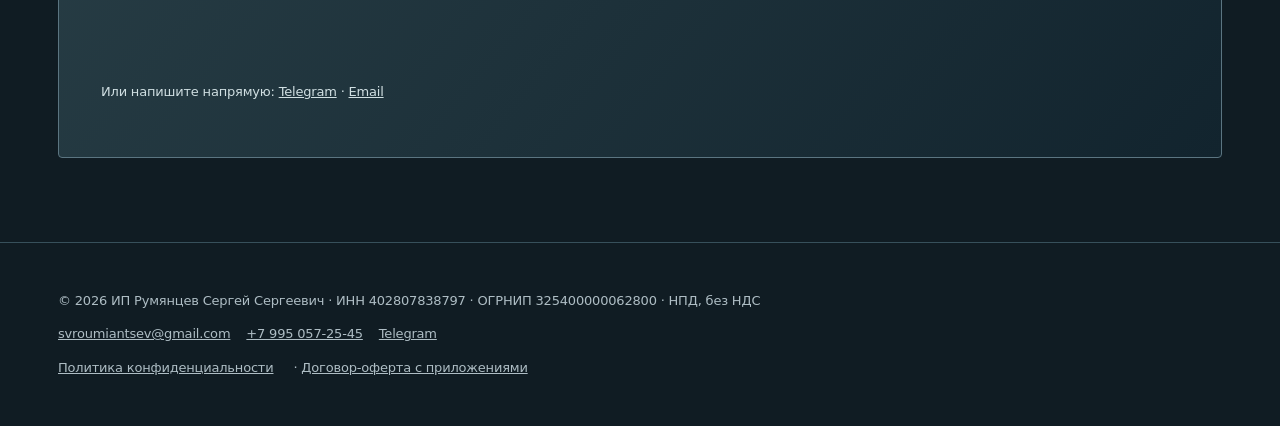
==== commit 6c900662: "Align hero chips in single row and remove one-channel badge" ====
--- a/index.html
+++ b/index.html
@@ -68,12 +68,13 @@
 .author-layout{grid-template-columns:minmax(190px,.65fr) minmax(240px,1fr) minmax(220px,.9fr);gap:34px}.author-portrait{overflow:hidden;border-radius:8px;background:#eee8dd;align-self:stretch;max-height:390px}.author-portrait img{display:block;width:100%;height:100%;object-fit:cover;object-position:center 15%}.author-details{min-width:0}.author-facts{gap:20px}.author-quote{font-size:clamp(17px,1.7vw,23px)}@media(max-width:950px){.author-layout{grid-template-columns:minmax(180px,.65fr) 1fr}.author-quote{grid-column:1/-1}.author-portrait{max-height:430px}}@media(max-width:600px){.author-layout{grid-template-columns:1fr}.author-portrait{max-width:340px;max-height:425px}.author-quote{grid-column:auto}}
 .author-facts>div+div{border-left:1px solid rgba(233,180,102,.55);padding-left:24px}@media(max-width:600px){.author-facts>div+div{padding-left:18px}}
 .lead-form{display:grid;gap:15px;max-width:660px;margin:27px 0}.lead-form label{display:grid;gap:7px;font-weight:650;color:#fff}.lead-form input:not([type=checkbox]),.lead-form textarea,.lead-form select{width:100%;padding:13px 15px;border:1px solid #8999a1;border-radius:4px;background:#fff;color:#20343e;font:inherit}.lead-form .lead-consent{display:flex;align-items:flex-start;gap:11px;font-size:14px;line-height:1.5;font-weight:400}.lead-consent input{margin-top:4px;width:18px;height:18px;flex-shrink:0}.lead-form .lead-consent a{color:#ffcc79}.lead-hp{position:absolute;left:-99999px;height:0;overflow:hidden}.lead-form button{justify-self:start}.lead-form button:disabled{opacity:.65;cursor:wait}#lead-status{min-height:20px;font-weight:600}
+.hero .chips{flex-wrap:nowrap;gap:6px;max-width:100%}.hero .chips span{font-size:11px;white-space:nowrap;padding:6px 8px;flex:0 0 auto}@media(max-width:1050px){.hero .chips{flex-wrap:wrap}.hero .chips span{font-size:12px}}@media(min-width:1051px) and (max-width:1200px){.hero .chips span{font-size:10px;padding:6px 6px}}
 </style><script>(function(m,e,t,r,i,k,a){m[i]=m[i]||function(){(m[i].a=m[i].a||[]).push(arguments)};m[i].l=1*new Date();k=e.createElement(t);a=e.getElementsByTagName(t)[0];k.async=1;k.src=r;a.parentNode.insertBefore(k,a)})(window,document,"script","https://mc.yandex.ru/metrika/tag.js","ym");ym(113901349,"init",{clickmap:true,trackLinks:true,accurateTrackBounce:true,webvisor:false});</script>
 </head><body>
 
 <header><div class="wrap top"><a class="brand" href="#top">АНТИСБОЙ</a><nav class="nav"><a href="#problems">Проблема</a><a href="#system">Система</a><a href="#process">Подход</a><a href="#channels">Каналы</a><a href="#price">Стоимость</a></nav><a href="#contact" class="btn">Обсудить проект</a></div></header>
 <main>
-<div class="wrap"><section class="hero" id="top"><div class="hero-copy"><div class="eyebrow">Заявки на строительство домов · маркетинг для строительных компаний</div><h1><span class="hero-premise">Строите хорошие дома?</span><span class="hero-impact">ПРЕВРАТИМ ИНТЕРЕС К НИМ В ЗАЯВКИ.</span></h1><p class="lead hero-offer"><span>Выбираем один канал привлечения: Яндекс Директ или Авито.</span><span>Связываем рекламу, презентацию проектов, запрос расчёта и передачу обращения менеджеру.</span><span>Отслеживаем источники и стоимость заявок — без обещаний гарантированного объёма.</span></p><p class="price">30 000 ₽/мес.</p><p class="small">Рекламный бюджет отдельно · Сотрудничество от 3 месяцев</p><a class="btn" href="#contact">Обсудить заявки →</a><div class="chips"><span>Один рекламный канал</span><span>Посадочная страница</span><span>Формы заявок</span><span>Яндекс Метрика</span><span>Оптимизация</span></div></div><div class="hero-slider" aria-label="Фотографии загородных домов" tabindex="0"><div class="hero-slides"><figure class="hero-slide active"><img src="assets/antisboy-house-1.webp" alt="Современный загородный дом в лесу" fetchpriority="high"></figure><figure class="hero-slide"><img src="assets/antisboy-house-2.webp" alt="Современный барнхаус с панорамными окнами" loading="lazy"></figure><figure class="hero-slide"><img src="assets/antisboy-house-3.webp" alt="Современный двухэтажный загородный дом" loading="lazy"></figure></div><button class="slide-arrow prev" type="button" aria-label="Предыдущая фотография">‹</button><button class="slide-arrow next" type="button" aria-label="Следующая фотография">›</button><div class="slide-dots" aria-label="Выбор фотографии"><button class="active" type="button" aria-label="Фотография 1" aria-current="true"></button><button type="button" aria-label="Фотография 2"></button><button type="button" aria-label="Фотография 3"></button></div></div></section></div>
+<div class="wrap"><section class="hero" id="top"><div class="hero-copy"><div class="eyebrow">Заявки на строительство домов · маркетинг для строительных компаний</div><h1><span class="hero-premise">Строите хорошие дома?</span><span class="hero-impact">ПРЕВРАТИМ ИНТЕРЕС К НИМ В ЗАЯВКИ.</span></h1><p class="lead hero-offer"><span>Выбираем один канал привлечения: Яндекс Директ или Авито.</span><span>Связываем рекламу, презентацию проектов, запрос расчёта и передачу обращения менеджеру.</span><span>Отслеживаем источники и стоимость заявок — без обещаний гарантированного объёма.</span></p><p class="price">30 000 ₽/мес.</p><p class="small">Рекламный бюджет отдельно · Сотрудничество от 3 месяцев</p><a class="btn" href="#contact">Обсудить заявки →</a><div class="chips"><span>Посадочная страница</span><span>Формы заявок</span><span>Яндекс Метрика</span><span>Оптимизация</span></div></div><div class="hero-slider" aria-label="Фотографии загородных домов" tabindex="0"><div class="hero-slides"><figure class="hero-slide active"><img src="assets/antisboy-house-1.webp" alt="Современный загородный дом в лесу" fetchpriority="high"></figure><figure class="hero-slide"><img src="assets/antisboy-house-2.webp" alt="Современный барнхаус с панорамными окнами" loading="lazy"></figure><figure class="hero-slide"><img src="assets/antisboy-house-3.webp" alt="Современный двухэтажный загородный дом" loading="lazy"></figure></div><button class="slide-arrow prev" type="button" aria-label="Предыдущая фотография">‹</button><button class="slide-arrow next" type="button" aria-label="Следующая фотография">›</button><div class="slide-dots" aria-label="Выбор фотографии"><button class="active" type="button" aria-label="Фотография 1" aria-current="true"></button><button type="button" aria-label="Фотография 2"></button><button type="button" aria-label="Фотография 3"></button></div></div></section></div>
 <section class="light" id="problems"><div class="wrap"><div class="eyebrow">Почему заявок недостаточно</div><h2 class="problem-headline"><span class="problem-intro">Объявления и фотографии ещё не означают продажу.</span><span class="problem-accent">ПОКУПАТЕЛЮ НУЖНО ДОЙТИ ДО РАСЧЁТА СТОИМОСТИ ДОМА.</span></h2><p class="sub">Проблема может быть в трафике, презентации проектов, форме обращения или скорости ответа. До запуска проверяем конкретную ситуацию, а не предлагаем всем одинаковый набор площадок.</p><div class="grid3"><div class="tile"><span class="n">01</span><h3>Нецелевой трафик</h3><p>Реклама приводит интересующихся, но не тех, кто готов обсуждать строительство.</p></div><div class="tile"><span class="n">02</span><h3>Нет понятного следующего шага</h3><p>Покупатель изучил проекты, но не увидел, как получить комплектацию и расчёт.</p></div><div class="tile"><span class="n">03</span><h3>Обращения без контроля</h3><p>Неясно, какие объявления дали запросы и кто из менеджеров взял их в работу.</p></div></div><div class="statement problem-statement">АНТИСБОЙ соединяет <strong>рекламу, страницу проекта и обработку заявок</strong> в одну измеримую систему. Конкретный состав определяется после знакомства с бизнесом.</div></div></section>
 <section id="system"><div class="wrap"><div class="editorial-band"><img src="assets/antisboy-house-2.webp" loading="lazy" alt="Загородный дом с современной архитектурой"><div><span class="eyebrow">РЕКЛАМА × СТРОИТЕЛЬСТВО × ЗАЯВКИ</span><p>Сначала — нужный покупатель.<br><strong>Затем — понятное предложение.<br>После — запрос расчёта.</strong></p></div></div><div class="eyebrow">Как работает АНТИСБОЙ</div><h2>От рекламного объявления<br>до заявки вашему менеджеру.</h2><p class="sub">Один основной канал, убедительная презентация домов и измеримый маршрут обращения. Контент в соцсетях используем дополнительно, если это помогает конкретной воронке.</p><div class="grid4"><article class="tile"><span class="n">01</span><h3>Привлечение</h3><p>Настраиваем согласованный канал: поиск Яндекса или продвижение на Авито.</p></article><article class="tile"><span class="n">02</span><h3>Выбор дома</h3><p>Показываем проекты, комплектации, преимущества и ответы на вопросы.</p></article><article class="tile"><span class="n">03</span><h3>Запрос расчёта</h3><p>Форма, уведомление и передача заявки ответственному менеджеру.</p></article><article class="tile"><span class="n">04</span><h3>Аналитика</h3><p>Измеряем источники обращений, расходы и результаты для оптимизации.</p></article></div></div></section>
 <section class="light" id="process"><div class="wrap"><div class="eyebrow">Порядок запуска</div><h2><span class="process-headline-accent">ПЕРВЫЕ 4 ДНЯ — СОБИРАЕМ ОСНОВУ ВОРОНКИ</span></h2><p class="sub">Срок отсчитывается после оплаты и получения материалов и доступов. Запуск платной рекламы зависит от модерации площадки, готовности кабинета и согласования бюджета.</p><div class="steps"><article class="tile"><span class="n">ДЕНЬ 1</span><h3>Диагностика</h3><p>Изучаем предложения, регион, текущие объявления и путь клиента.</p><p><b>Результат:</b> задачи и базовые метрики.</p></article><article class="tile"><span class="n">ДЕНЬ 2</span><h3>Аудитория и спрос</h3><p>Выбираем канал, коммерческие запросы и сообщения для покупателя.</p><p><b>Результат:</b> гипотезы кампании.</p></article><article class="tile"><span class="n">ДЕНЬ 3</span><h3>Система обращений</h3><p>Готовим посадочную страницу или доработку, форму и цели.</p><p><b>Результат:</b> путь до заявки.</p></article><article class="tile"><span class="n">ДЕНЬ 4</span><h3>Подготовка рекламы</h3><p>Собираем объявления и настройки, проверяем готовность к запуску.</p><p><b>Результат:</b> базовая система для согласования.</p></article></div><p class="mini">Объём доработки сайта, интеграции и доступные рекламные форматы фиксируются в задании до начала работ.</p></div></section>
